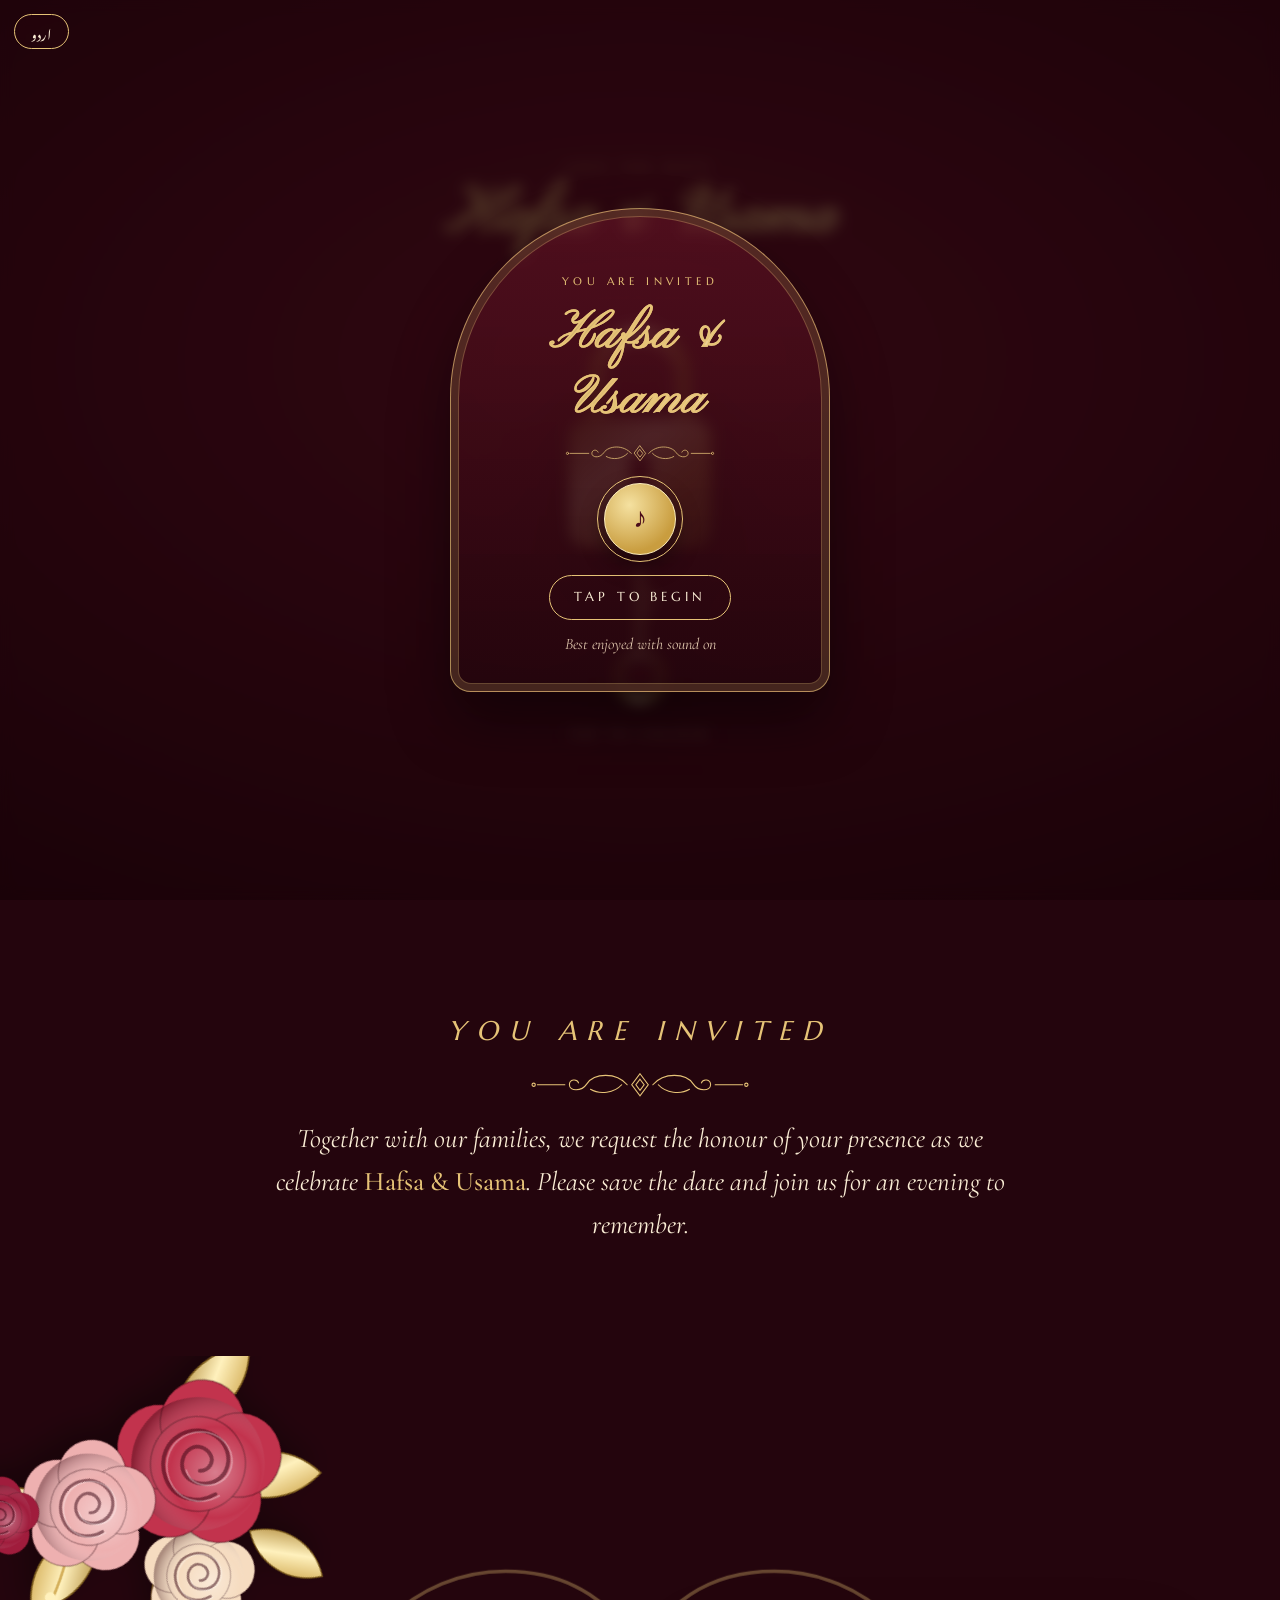
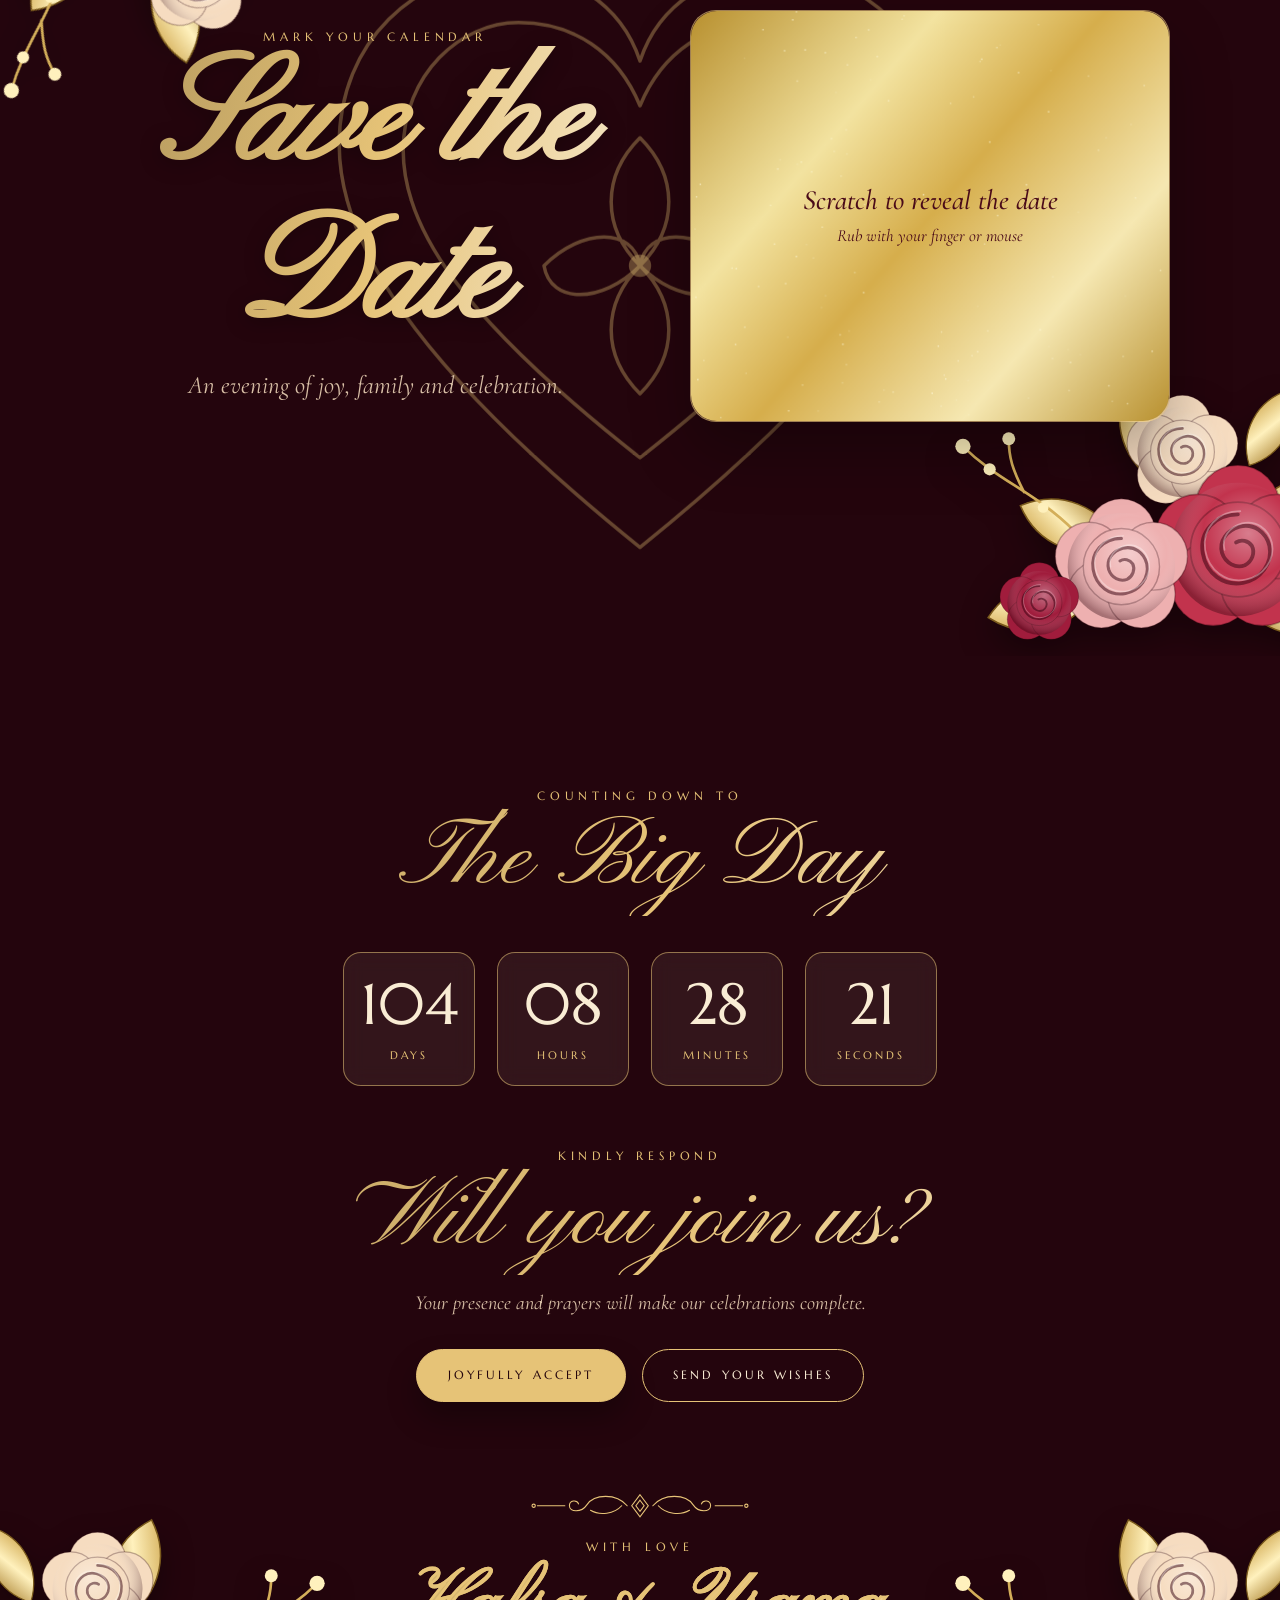
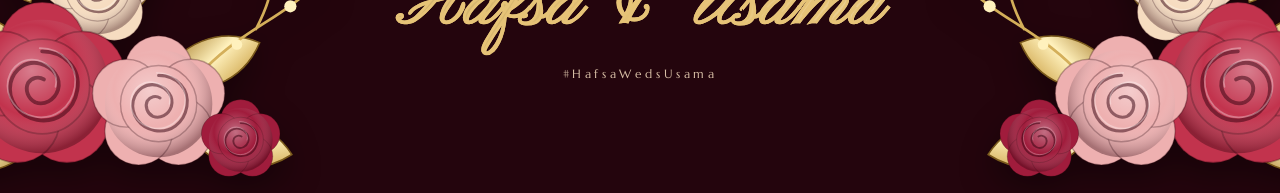
==== index.html @ bdf931f7 "new changes done layout and content" ====
<!DOCTYPE html>
<html lang="en">
<head>
<meta charset="UTF-8">
<meta name="viewport" content="width=device-width, initial-scale=1, viewport-fit=cover">
<title>Hafsa &amp; Usama | Save the Date</title>
<meta name="description" content="Hafsa and Usama invite you. Save the date: Friday, 20 March 2027, 7:00 PM, Royal Dynasty Marquee.">
<meta property="og:title" content="Hafsa &amp; Usama | Save the Date">
<meta property="og:description" content="Friday 20 March 2027 · 7:00 PM · Royal Dynasty Marquee">
<meta property="og:type" content="website">
<meta name="theme-color" content="#24050d">
<link rel="preconnect" href="https://fonts.googleapis.com">
<link rel="preconnect" href="https://fonts.gstatic.com" crossorigin>
<link href="https://fonts.googleapis.com/css2?family=Cormorant+Garamond:ital,wght@0,400;0,500;0,600;1,400;1,500&family=Marcellus&family=Pinyon+Script&family=Noto+Nastaliq+Urdu:wght@400;600;700&display=swap" rel="stylesheet">
<style>
  :root { --bg: #24050d; --bg2: #6d1629; --ink: #f9ecd4; --soft: #d8bfa6; --accent: #e6c377; --accent2: #f0a3ae; }

  * { box-sizing: border-box; margin: 0; padding: 0; }
  html { scroll-behavior: smooth; }
  body { font-family: 'Cormorant Garamond', Georgia, serif; font-size: 20px; line-height: 1.6; color: var(--ink); background: var(--bg); overflow-x: hidden; -webkit-font-smoothing: antialiased; }
  body.locked { overflow: hidden; height: 100vh; }

  .sky { position: fixed; inset: 0; z-index: 0; pointer-events: none; background: radial-gradient(ellipse 120% 90% at 50% 30%, var(--bg2) 0%, var(--bg) 78%); }
  .sky::after { content: ""; position: absolute; inset: 0; opacity: .3; mix-blend-mode: multiply;
    background: url("data:image/svg+xml,%3Csvg xmlns='http://www.w3.org/2000/svg' width='280' height='280'%3E%3Cfilter id='n'%3E%3CfeTurbulence type='fractalNoise' baseFrequency='.9' numOctaves='2' stitchTiles='stitch'/%3E%3CfeColorMatrix values='0 0 0 0 0 0 0 0 0 0 0 0 0 0 0 0 0 0 .5 0'/%3E%3C/filter%3E%3Crect width='280' height='280' filter='url(%23n)'/%3E%3C/svg%3E"); }
  #fx { position: fixed; inset: 0; width: 100%; height: 100%; z-index: 3; pointer-events: none; }
  main { position: relative; z-index: 2; }
  .sprite { position: absolute; width: 0; height: 0; overflow: hidden; }

  .caps { font-family: 'Marcellus', serif; font-size: 12px; letter-spacing: .4em; text-transform: uppercase; color: var(--accent); }
  .foil { background: linear-gradient(100deg, color-mix(in srgb, var(--accent) 78%, #000) 0%, var(--accent) 24%, color-mix(in srgb, var(--accent) 35%, #fff) 48%, var(--accent) 70%, color-mix(in srgb, var(--accent) 78%, #000) 100%); background-size: 220% auto; -webkit-background-clip: text; background-clip: text; color: transparent; animation: shimmer 6s linear infinite; }
  @keyframes shimmer { to { background-position: -220% center; } }
  .orn { display: block; width: min(220px, 56vw); height: auto; margin: 18px auto; fill: none; stroke: var(--accent); stroke-width: 1.2; stroke-linecap: round; }
  .orn .dot { fill: var(--accent); stroke: none; }

  /* ================= Opening: a golden padlock that a key unlocks ================= */
  #intro { position: fixed; inset: 0; z-index: 100; overflow: hidden; color: #f9ecd4; cursor: pointer; background: radial-gradient(ellipse 110% 90% at 50% 40%, #6d1629 0%, #24050d 80%); -webkit-tap-highlight-color: transparent; transition: opacity 1.1s ease, visibility 0s linear 1.1s; }
  #intro.done { opacity: 0; visibility: hidden; pointer-events: none; }
  .gate-btn { position: absolute; inset: 0; z-index: 10; width: 100%; height: 100%; border: none; background: none; cursor: pointer; -webkit-tap-highlight-color: transparent; }
  .gate-btn:focus-visible { outline: 2px dashed #f5e1a0; outline-offset: -14px; }
  .gate-stage { position: absolute; inset: 0; display: flex; flex-direction: column; align-items: center; justify-content: center; gap: clamp(10px, 3vh, 30px); padding: 16px 16px max(16px, env(safe-area-inset-bottom)); transition: transform 1s cubic-bezier(.5, 0, .2, 1) 2s, opacity .8s ease 2.2s; }
  .gate-title { text-align: center; transition: opacity .5s ease; }
  .gate-title h2 { font-family: 'Pinyon Script', cursive; font-weight: 400; font-size: clamp(34px, min(10vw, 8vh), 64px); line-height: 1.25; padding: 0 8px; }
  .gate-hint { text-align: center; font-family: 'Marcellus', serif; font-size: 12px; letter-spacing: .3em; text-transform: uppercase; color: #f5e1a0; animation: breathe 2.4s ease-in-out infinite; transition: opacity .5s ease; }
  .lock { display: block; width: min(52vw, 28vh, 230px); height: auto; overflow: visible; filter: drop-shadow(0 24px 30px rgba(0, 0, 0, .55)); animation: floaty 4s ease-in-out infinite; }
  @keyframes floaty { 50% { translate: 0 -8px; } }
  .lock .key { transform: translateY(54px); transition: transform .8s cubic-bezier(.3, .8, .3, 1); }
  .lock .bow { transform-box: fill-box; transform-origin: center; transition: transform .35s ease .85s; }
  .lock .shackle { transform-origin: 62px 120px; transition: transform .7s cubic-bezier(.3, 1.5, .5, 1) 1.25s; }
  .lock .glow { opacity: 0; transform-box: fill-box; transform-origin: center; }
  #intro.open .lock { animation: none; }
  #intro.open .lock .key { transform: translateY(0); }
  #intro.open .lock .bow { transform: scaleX(.18); }
  #intro.open .lock .shackle { transform: translateY(-20px) rotate(-32deg); }
  #intro.open .lock .glow { animation: flash .8s ease-out 1.15s; }
  @keyframes flash { 0% { opacity: .95; transform: scale(.3); } 100% { opacity: 0; transform: scale(2.6); } }
  #intro.open .gate-hint, #intro.open .gate-title { opacity: 0; animation: none; }
  #intro.open .gate-stage { transform: scale(1.5); opacity: 0; }
  @keyframes breathe { 50% { opacity: .4; } }
  #intro.open .gate-hint, #intro.open .gate-title { opacity: 0; animation: none; }

  /* a first touch is needed before any browser will play sound, so the doors wait behind a soft veil */
  #veil { position: fixed; inset: 0; z-index: 110; display: flex; flex-direction: column; align-items: center; justify-content: center; gap: 18px; border: none; cursor: pointer; color: #f9ecd4; font: inherit; text-align: center;
    background: rgba(23, 2, 8, .7); -webkit-backdrop-filter: blur(7px); backdrop-filter: blur(7px); transition: opacity 1s ease, visibility 0s linear 1s; -webkit-tap-highlight-color: transparent; }
  #veil.gone { opacity: 0; visibility: hidden; pointer-events: none; }
  #veil .note { position: relative; width: 92px; height: 92px; border-radius: 50%; border: 1px solid #e6c377; display: flex; align-items: center; justify-content: center; font-size: 34px; color: #f5e1a0; background: rgba(230, 195, 119, .1); }
  #veil .note::after { content: ""; position: absolute; inset: -8px; border-radius: 50%; border: 1px solid #e6c377; animation: halo 2.2s ease-out infinite; }
  #veil b { font-family: 'Marcellus', serif; font-weight: 400; font-size: clamp(15px, 4vw, 19px); letter-spacing: .36em; text-transform: uppercase; }
  #veil small { font-style: italic; font-size: 18px; color: #dcc3aa; }
  @keyframes halo { from { transform: scale(1); opacity: .9; } to { transform: scale(1.7); opacity: 0; } }
  /* tap-to-begin card */
  #veil .vcard { position: relative; display: flex; flex-direction: column; align-items: center; gap: 12px; width: min(86vw, 380px); padding: 38px 24px 34px; border: 1px solid color-mix(in srgb, #e6c377 70%, transparent); border-radius: 200px 200px 22px 22px; background: linear-gradient(180deg, rgba(109, 22, 41, .55), rgba(36, 5, 13, .75)); box-shadow: 0 30px 60px rgba(0, 0, 0, .45), inset 0 0 0 7px rgba(36, 5, 13, .5), inset 0 0 0 8px rgba(230, 195, 119, .35); }
  #veil .vcap { font-family: 'Marcellus', serif; font-size: 11px; letter-spacing: .4em; text-transform: uppercase; color: #e6c377; margin-top: 26px; }
  #veil .vname { font-family: 'Pinyon Script', cursive; font-size: clamp(40px, 11vw, 54px); line-height: 1.2; padding: 0 8px; -webkit-text-stroke: .03em #e6c377; paint-order: stroke fill; }
  #veil .orn { margin: 0 auto 4px; width: 150px; }
  #veil .note { width: 72px; height: 72px; font-size: 28px; margin-top: 4px; background: radial-gradient(circle at 35% 30%, #f5e1a0, #c99d3f 70%); color: #4a0b19; border-color: #fff1bd; box-shadow: 0 10px 24px rgba(0, 0, 0, .4); }
  #veil b { margin-top: 8px; padding: 11px 24px; border: 1px solid #e6c377; border-radius: 60px; font-size: 13px; letter-spacing: .3em; }
  #veil small { font-size: 16px; }
  html.ur #veil .vcap { font-family: inherit; font-size: 14px; text-transform: none; }
  html.ur #veil .vname { font-family: inherit; font-weight: 700; font-size: clamp(28px, 8vw, 38px); line-height: 1.5; -webkit-text-stroke: .016em #e6c377; }
  html.ur #veil b { font-size: 15px; padding: 4px 24px; }
  .skip #veil { display: none; }
  #music { position: fixed; left: 16px; bottom: 16px; z-index: 50; width: 48px; height: 48px; border-radius: 50%; border: 1px solid var(--accent); background: color-mix(in srgb, var(--bg) 80%, transparent); color: var(--accent); font-size: 18px; cursor: pointer; display: none; }
  #music.ready { display: block; }
  #music.playing { animation: turn 6s linear infinite; }

  /* ================= Hero: names inside a wreath of roses ================= */
  section { position: relative; padding: 110px 22px; text-align: center; }
  .hero { --w: min(max(128vw, 600px), 96vh); min-height: 100vh; min-height: 100svh; display: flex; align-items: center; justify-content: center; overflow: hidden; padding: 60px 16px; perspective: 1200px; }
  .wreath-wrap { position: absolute; left: 50%; top: 50%; width: var(--w); aspect-ratio: 1; translate: -50% -50%; transform: rotateX(var(--wx, 0deg)) rotateY(var(--wy, 0deg)); transition: transform .4s ease-out; pointer-events: none; }
  .wreath { width: 100%; height: 100%; overflow: visible; filter: drop-shadow(0 18px 22px rgba(0, 0, 0, .45)); animation: turn 240s linear infinite; }
  @keyframes turn { to { transform: rotate(360deg); } }
  .wreath .r, .wreath .l { scale: 0; transition: scale 1.2s cubic-bezier(.2, 1.5, .4, 1); transition-delay: calc(.45s + var(--n) * 55ms); }
  .wreath .l { transition-delay: calc(.1s + var(--n) * 30ms); }
  body.opened .wreath .r, body.opened .wreath .l { scale: 1; }
  .hero-text { position: relative; z-index: 2; transform: translateZ(60px); max-width: calc(var(--w) * .54); }
  .hero .caps { font-size: max(9px, calc(var(--w) * .0135)); letter-spacing: .3em; }
  .hero h1 { font-family: 'Pinyon Script', cursive; font-weight: 400; font-size: calc(var(--w) * .096); line-height: 1.08; margin: 8px 0; white-space: nowrap; filter: drop-shadow(0 3px 8px rgba(0, 0, 0, .5)); }
  .hero h1 span { display: block; padding: 0 6px; margin: 0 -40px; }
  .hero h1 .weds { font-family: 'Marcellus', serif; font-size: clamp(14px, 3.4vw, 20px); letter-spacing: .3em; color: var(--accent2); -webkit-text-fill-color: currentColor; margin: 8px 0; }
  .hero .sub { font-style: italic; color: var(--soft); font-size: max(15px, calc(var(--w) * .026)); }
  .hero .up { opacity: 0; transform: translateY(30px); }
  body.opened .hero .up { animation: up 1.3s cubic-bezier(.2, .7, .2, 1) forwards; animation-delay: calc(.9s + var(--i) * .25s); }
  @keyframes up { to { opacity: 1; transform: none; } }
  .down { position: absolute; left: 50%; bottom: 22px; translate: -50% 0; z-index: 3; font-family: 'Marcellus', serif; font-size: 10px; letter-spacing: .4em; text-transform: uppercase; color: var(--soft); }
  .down::after { content: ""; display: block; width: 1px; height: 44px; margin: 10px auto 0; background: linear-gradient(var(--accent), transparent); animation: drip 2.2s ease-in-out infinite; transform-origin: top; }
  @keyframes drip { 0% { transform: scaleY(0); } 60% { transform: scaleY(1); opacity: 1; } 100% { transform: scaleY(1); opacity: 0; } }

  /* ================= Invitation note ================= */
  .note { max-width: 760px; margin: 0 auto; }
  .note p { font-size: clamp(21px, 4.8vw, 27px); font-style: italic; }
  .note p b { font-style: normal; font-weight: 500; color: var(--accent); }

  /* ================= Save the date chapter ================= */
  .chapter { min-height: 100vh; min-height: 100svh; display: flex; align-items: center; justify-content: center; overflow: hidden; padding: 130px 22px 110px; }
  .chapter .grid { position: relative; z-index: 2; width: 100%; max-width: 1060px; display: grid; grid-template-columns: 1.05fr .95fr; gap: 50px; align-items: center; }
  .ghost { position: absolute; z-index: 0; left: 50%; top: 50%; translate: -50% -50%; font-family: 'Marcellus', serif; font-size: min(78vw, 720px); line-height: .8; color: transparent; -webkit-text-stroke: 1.5px color-mix(in srgb, var(--accent) 34%, transparent); pointer-events: none; user-select: none; will-change: transform; }
  svg.ghost { width: min(78vw, 640px); height: auto; overflow: visible; fill: none; stroke: color-mix(in srgb, var(--accent) 34%, transparent); stroke-width: 1.1; stroke-linejoin: round; font-size: 0; }
  svg.ghost circle { fill: color-mix(in srgb, var(--accent) 34%, transparent); stroke: none; }
  .title .word { font-family: 'Pinyon Script', cursive; font-size: clamp(70px, 17vw, 150px); line-height: 1.05; padding: 0 12px; filter: drop-shadow(0 4px 10px rgba(0, 0, 0, .28)); }
  .title .tagline { font-style: italic; font-size: clamp(20px, 4.6vw, 25px); color: var(--soft); max-width: 420px; margin: 4px auto 0; }
  .crown { width: 74px; height: auto; display: block; margin: 0 auto -6px; filter: drop-shadow(0 4px 8px rgba(0, 0, 0, .4)); }

  .card { position: relative; padding: 38px 30px 34px; border-radius: 26px; text-align: center;
    background: color-mix(in srgb, var(--ink) 8%, transparent); border: 1px solid color-mix(in srgb, var(--accent) 60%, transparent);
    -webkit-backdrop-filter: blur(12px); backdrop-filter: blur(12px); box-shadow: 0 30px 60px rgba(0, 0, 0, .28); transition: transform .25s ease-out; transform-style: preserve-3d; }
  .card::before, .card::after { content: ""; position: absolute; width: 34px; height: 34px; border: 1.5px solid var(--accent); }
  .card::before { left: 12px; top: 12px; border-right: none; border-bottom: none; border-radius: 14px 0 0 0; }
  .card::after { right: 12px; bottom: 12px; border-left: none; border-top: none; border-radius: 0 0 14px 0; }
  .card .day { font-family: 'Marcellus', serif; font-size: clamp(84px, 20vw, 120px); line-height: 1; }
  .card .date { font-family: 'Marcellus', serif; font-size: 13px; letter-spacing: .34em; text-transform: uppercase; }
  .card dl { display: grid; gap: 14px; margin: 26px 0 8px; }
  .card dt { font-family: 'Marcellus', serif; font-size: 10px; letter-spacing: .36em; text-transform: uppercase; color: var(--accent); }
  .card dd { font-size: 23px; line-height: 1.3; }
  .links { display: flex; flex-wrap: wrap; justify-content: center; gap: 10px; margin-top: 22px; }
  .btn { display: inline-block; padding: 12px 22px; border: 1px solid var(--accent); border-radius: 60px; font-family: 'Marcellus', serif; font-size: 11px; letter-spacing: .26em; text-transform: uppercase; text-decoration: none; color: var(--ink); transition: background .3s, color .3s, transform .3s; }
  .btn:hover, .btn:focus-visible { background: var(--accent); color: var(--bg); transform: translateY(-2px); }
  .btn.solid { padding: 18px 38px; font-size: 12px; background: var(--accent); color: var(--bg); box-shadow: 0 16px 30px rgba(0, 0, 0, .3); }
  .btn.solid:hover, .btn.solid:focus-visible { background: var(--ink); border-color: var(--ink); }

  /* scratch-off foil over the date card */
  #scratch { position: absolute; inset: 0; width: 100%; height: 100%; border-radius: inherit; touch-action: none; cursor: crosshair; transition: opacity 1.1s ease; z-index: 2; }
  #scratch.cleared { opacity: 0; pointer-events: none; }
  .scratch-hint { position: absolute; left: 0; right: 0; top: 50%; translate: 0 -50%; text-align: center; pointer-events: none; color: #4a0b19; z-index: 3; transition: opacity .4s ease; }
  .scratch-hint b { display: block; font-weight: 500; font-style: italic; font-size: clamp(22px, 5.4vw, 28px); line-height: 1.3; }
  .scratch-hint small { font-style: italic; font-size: 17px; }
  .card.touched .scratch-hint, .card.revealed .scratch-hint { opacity: 0; }
  html.ur .scratch-hint b { font-size: 19px; line-height: 1.6; }
  html.ur .scratch-hint small { font-size: 14px; }

  /* roses in the corners */
  .spray { position: absolute; z-index: 1; width: min(62vw, 420px); height: auto; overflow: visible; pointer-events: none; filter: drop-shadow(0 14px 16px rgba(0, 0, 0, .35)); opacity: 0; scale: .7; transition: opacity 1.4s ease, scale 1.6s cubic-bezier(.2, 1.3, .4, 1); }
  .chapter.seen .spray, .finale.seen .spray { opacity: 1; scale: 1; }
  .spray.tl { left: -70px; top: 40px; transform: rotate(150deg); }
  .spray.tr { right: -70px; top: 40px; transform: scaleX(-1) rotate(150deg); }
  .spray.bl { left: -80px; bottom: 0; }
  .spray.br { right: -80px; bottom: 0; transform: scaleX(-1); }

  /* ================= Finale ================= */
  .finale { overflow: hidden; padding: 130px 22px 110px; }
  .finale h2 { font-family: 'Pinyon Script', cursive; font-weight: 400; font-size: clamp(50px, 12vw, 96px); line-height: 1.15; padding: 0 10px; }
  .count { display: flex; justify-content: center; gap: clamp(8px, 3vw, 22px); margin: 36px 0 60px; }
  .count div { width: clamp(72px, 20vw, 132px); padding: 20px 4px 16px; border-radius: 18px; border: 1px solid color-mix(in srgb, var(--accent) 55%, transparent); background: color-mix(in srgb, var(--ink) 7%, transparent); -webkit-backdrop-filter: blur(10px); backdrop-filter: blur(10px); }
  .count b { display: block; font-family: 'Marcellus', serif; font-weight: 400; font-size: clamp(30px, 8vw, 58px); line-height: 1.1; font-variant-numeric: tabular-nums; }
  .count span { font-family: 'Marcellus', serif; font-size: clamp(8px, 2.2vw, 11px); letter-spacing: .26em; text-transform: uppercase; color: var(--accent); }
  .finale .ask { max-width: 480px; margin: 12px auto 30px; font-style: italic; color: var(--soft); }
  .rsvp { margin-top: 20px; }
  .rsvp .links { gap: 16px; margin-top: 8px; align-items: stretch; }
  .rsvp .btn, .rsvp .btn.solid { display: inline-flex; align-items: center; justify-content: center; min-width: 210px; padding: 18px 30px; font-size: 12px; line-height: 1.2; }
  .rsvp .btn.solid { border: 1px solid var(--accent); }
  .sign { margin-top: 90px; }
  .sign .names { font-family: 'Pinyon Script', cursive; font-size: clamp(46px, 11vw, 80px); line-height: 1.2; padding: 0 10px; }
  .sign .tag { margin-top: 12px; font-family: 'Marcellus', serif; font-size: 12px; letter-spacing: .3em; color: var(--soft); }

  /* the script face has only one weight, so names are thickened with an outline in their own gold */
  .hero h1 .foil, .gate-title h2, .sign .names { -webkit-text-stroke: .034em var(--accent); paint-order: stroke fill; }

  .reveal { opacity: 0; transform: translateY(46px); transition: opacity 1.2s ease, transform 1.2s cubic-bezier(.2, .7, .2, 1); }
  .reveal.in { opacity: 1; transform: none; }
  .reveal.d1 { transition-delay: .18s; }

  @media (max-width: 820px) {
    .chapter .grid { grid-template-columns: 1fr; gap: 36px; }
    .chapter { padding: 150px 18px 90px; }
    .card { max-width: 420px; margin: 0 auto; width: 100%; }
    .spray { width: 56vw; }
    .spray.tl, .spray.bl { left: -60px; }
    .spray.tr, .spray.br { right: -60px; }
  }
  /* touch devices get flat versions of the heavy effects so the door film and scrolling stay smooth */
  @media (hover: none), (max-width: 820px) {
    #veil { -webkit-backdrop-filter: none; backdrop-filter: none; background: rgba(23, 2, 8, .84); }
    .wreath, .hero h1, .title .word, .crown, .spray { filter: none; }
    .wreath { animation: none; }
    .card, .count div { -webkit-backdrop-filter: none; backdrop-filter: none; background: color-mix(in srgb, var(--ink) 12%, var(--bg)); }
    .sky::after { mix-blend-mode: normal; opacity: .1; }
    .ghost { will-change: auto; }
  }

  /* ================= Language toggle and Urdu typesetting ================= */
  .lang { cursor: pointer; font-family: 'Noto Nastaliq Urdu', 'Marcellus', serif; position: fixed; top: max(14px, env(safe-area-inset-top)); left: 14px; z-index: 120; padding: 4px 16px; border: 1px solid var(--accent); border-radius: 40px; font-size: 14px; line-height: 1.8; color: #f9ecd4; background: rgba(36, 5, 13, .75); -webkit-backdrop-filter: blur(6px); backdrop-filter: blur(6px); }
  .lang:hover, .lang:focus-visible { background: var(--accent); color: var(--bg); }
  html.ur .lang { font-family: 'Marcellus', serif; }
  html.ur .hero h1 .foil, html.ur .gate-title h2, html.ur .sign .names { -webkit-text-stroke: .016em var(--accent); }
  /* Nastaliq needs tall lines and must never be letter-spaced */
  html.ur * { letter-spacing: 0 !important; }
  html.ur body * { font-style: normal !important; }
  html.ur body { font-family: 'Noto Nastaliq Urdu', 'Jameel Noori Nastaleeq', 'Urdu Typesetting', serif; font-size: 17px; line-height: 1.85; }
  html.ur .caps, html.ur .card dt, html.ur .btn, html.ur .count span, html.ur .gate-hint, html.ur #veil b, html.ur #veil small, html.ur .down, html.ur .card .date, html.ur .hero h1 .weds { font-family: inherit; text-transform: none; }
  html.ur .caps { font-size: 16px; }
  html.ur .foil { padding: .1em .15em .25em; }
  html.ur .card .day.foil, html.ur .count b { padding: 0; }
  html.ur .gate-title h2, html.ur .hero h1, html.ur .title .word, html.ur .finale h2, html.ur .sign .names { font-family: inherit; font-weight: 700; }
  html.ur .gate-title h2 { font-size: clamp(26px, 7vw, 44px); line-height: 1.5; }
  html.ur .gate-hint, html.ur #veil b { font-size: 16px; }
  html.ur #veil small { font-size: 14px; }
  html.ur .hero h1 { font-size: calc(var(--w) * .074); line-height: 1.75; }
  html.ur .hero h1 span { margin: 0; }
  html.ur .hero h1 { line-height: 1.2; }
  html.ur .hero h1 span { line-height: 1.35; }
  html.ur .hero h1 .foil { padding: .05em .15em .15em; }
  html.ur .hero h1 .weds { line-height: 1; }
  html.ur .hero .caps, html.ur .hero .sub { line-height: 1.6; }
  html.ur .hero h1 .weds { font-size: max(14px, calc(var(--w) * .024)); font-weight: 400; margin: 0; }
  html.ur .hero .caps { font-size: max(12px, calc(var(--w) * .02)); }
  html.ur .hero .sub { font-size: max(13px, calc(var(--w) * .02)); }
  html.ur .down { font-size: 12px; }
  html.ur .note p { font-size: clamp(18px, 4.2vw, 22px); line-height: 2.05; }
  html.ur .title .word { font-size: clamp(38px, 8.5vw, 76px); line-height: 2.1; padding: .1em .15em .3em; }
  html.ur .title .tagline { font-size: clamp(16px, 3.8vw, 19px); }
  html.ur .card { padding-top: 30px; }
  html.ur .card .date { font-size: 16px; }
  html.ur .card dl { gap: 6px; margin: 14px 0 6px; }
  html.ur .card dt { font-size: 13px; }
  html.ur .card dd { font-size: 19px; line-height: 1.7; }
  html.ur .btn { font-size: 14px; line-height: 1.7; padding: 8px 22px; }
  html.ur .finale h2 { font-size: clamp(34px, 8vw, 62px); line-height: 1.5; }
  html.ur .count { direction: ltr; }
  html.ur .count span { font-size: clamp(11px, 2.6vw, 14px); }
  html.ur .sign .names { font-size: clamp(30px, 7.4vw, 54px); line-height: 1.5; }
  html.ur .caps, html.ur .card .date, html.ur .gate-hint { line-height: 1.6; }
  html.ur .rsvp .ask, html.ur .finale .ask, html.ur .title .tagline { line-height: 1.85; }
  html.ur .rsvp .btn, html.ur .rsvp .btn.solid { line-height: 1.7; padding: 14px 28px; }
  html.ur .sign { margin-top: 70px; }
  html.ur .count { margin: 26px 0 44px; }
  html.ur .sign .tag { direction: ltr; font-family: 'Marcellus', serif; }

  /* ================= Small screens ================= */
  html { -webkit-text-size-adjust: 100%; }
  @media (max-width: 480px) {
    body { font-size: 18px; }
    section { padding: 80px 16px; }
    .caps { letter-spacing: .28em; }
    .chapter { padding: 110px 14px 80px; }
    .card { padding: 32px 20px 28px; border-radius: 22px; }
    .card dd { font-size: 21px; }
    .links .btn { padding: 12px 18px; }
    .btn.solid { padding: 16px 30px; }
    .count { gap: 8px; margin-bottom: 40px; }
    .finale { padding: 90px 16px 90px; }
    .sign { margin-top: 70px; }
    .sign .tag { letter-spacing: .18em; font-size: 11px; }
    .spray { width: 64vw; opacity: .9; }
    #veil b { letter-spacing: .26em; }
  }
  @media (max-height: 520px) and (orientation: landscape) {
    .gate-stage { flex-direction: row; gap: 4vw; }
    .gate-hint { display: none; }
    .lock { width: min(24vw, 36vh); }
    .hero { min-height: 640px; }
  }
  #music { bottom: max(16px, env(safe-area-inset-bottom)); left: max(16px, env(safe-area-inset-left)); width: 52px; height: 52px; }
  @media (prefers-reduced-motion: reduce) {
    *, *::before, *::after { animation: none !important; transition-duration: .01s !important; transition-delay: 0s !important; }
    .hero .up, .reveal { opacity: 1; transform: none; }
    .wreath .r, .wreath .l { scale: 1; }
    #fx { display: none; }
  }
  /* ?open skips the opening screen (for previews) */
  .skip #intro { display: none; }
  .skip .hero .up, .skip .reveal { opacity: 1; transform: none; animation: none; transition: none; }
  .skip .wreath .r, .skip .wreath .l { scale: 1; transition: none; }
  .skip .spray { opacity: 1; scale: 1; transition: none; }
</style>
</head>
<body class="locked">

<svg class="sprite" aria-hidden="true">
  <defs>
    <linearGradient id="goldG" x1="0" y1="0" x2="1" y2="1">
      <stop offset="0" stop-color="#a67c2a"/><stop offset=".5" stop-color="#fff1bd"/><stop offset="1" stop-color="#c99d3f"/>
    </linearGradient>
    <radialGradient id="roseShade" cx=".42" cy=".38" r=".62">
      <stop offset="0" stop-color="#fff" stop-opacity=".36"/><stop offset=".55" stop-color="#fff" stop-opacity="0"/><stop offset="1" stop-color="#28000a" stop-opacity=".36"/>
    </radialGradient>
  </defs>
  <symbol id="rose" viewBox="0 0 100 100">
    <g fill="currentColor" stroke="#28000a" stroke-opacity=".3" stroke-width="1">
      <circle cx="50" cy="26" r="24"/><circle cx="72.8" cy="42.6" r="24"/><circle cx="64.1" cy="69.4" r="24"/><circle cx="35.9" cy="69.4" r="24"/><circle cx="27.2" cy="42.6" r="24"/>
      <circle cx="50" cy="50" r="27"/>
    </g>
    <circle cx="50" cy="50" r="38" fill="url(#roseShade)"/>
    <path d="M50 30 C63 30 72 40 70 52 C68 64 58 71 47 69 C37 67 30 58 32 48 C34 40 41 35 49 37 C56 39 61 45 59 52 C57 58 51 61 46 59 C42 57 40 52 42 48 C44 45 48 44 51 46" fill="none" stroke="#32000e" stroke-opacity=".5" stroke-width="2.2" stroke-linecap="round"/>
    <path d="M50 30 C63 30 72 40 70 52 C68 64 58 71 47 69 C37 67 30 58 32 48 C34 40 41 35 49 37 C56 39 61 45 59 52" fill="none" stroke="#fff" stroke-opacity=".32" stroke-width="1" stroke-linecap="round" transform="translate(-1.4 -1.8)"/>
  </symbol>
  <symbol id="orn" viewBox="0 0 240 30">
    <g id="orn-half">
      <path d="M106 15 C94 1 70 2 62 14 C56 23 43 22 43 15 C43 9 51 8 53 13"/>
      <path d="M100 15 C92 24 76 26 66 20"/><path d="M38 15 H8"/><circle class="dot" cx="4" cy="15" r="1.8"/>
    </g>
    <use href="#orn-half" transform="translate(240 0) scale(-1 1)"/>
    <path d="M120 3 l9 12 l-9 12 l-9 -12 Z"/><path class="dot" d="M120 9 l4.5 6 l-4.5 6 l-4.5 -6 Z"/>
  </symbol>
</svg>

<div class="sky"></div>
<canvas id="fx" aria-hidden="true"></canvas>

<!-- ================= Opening: padlock and key ================= -->
<div id="intro">
  <div class="gate-stage">
    <div class="gate-title">
      <p class="caps" data-ur="تاریخ محفوظ کر لیجیے">Save the date</p>
      <h2 class="foil" data-ur="حفصہ اور اسامہ">Hafsa &amp; Usama</h2>
    </div>
    <svg class="lock" viewBox="0 0 200 360" aria-hidden="true">
      <defs>
        <linearGradient id="lockG" x1="0" y1="0" x2="1" y2="1"><stop offset="0" stop-color="#8a6420"/><stop offset=".35" stop-color="#fff1bd"/><stop offset=".65" stop-color="#d1a649"/><stop offset="1" stop-color="#8a6420"/></linearGradient>
        <linearGradient id="shackleG" x1="0" y1="0" x2="1" y2="0"><stop offset="0" stop-color="#9c7425"/><stop offset=".45" stop-color="#fff1bd"/><stop offset="1" stop-color="#9c7425"/></linearGradient>
        <radialGradient id="glowG"><stop offset="0" stop-color="#fff6d0"/><stop offset="1" stop-color="#fff6d0" stop-opacity="0"/></radialGradient>
      </defs>
      <g class="shackle"><path d="M62 130 V82 a38 38 0 0 1 76 0 V130" fill="none" stroke="url(#shackleG)" stroke-width="14" stroke-linecap="round"/></g>
      <g class="key">
        <rect x="96" y="196" width="8" height="74" fill="url(#shackleG)"/>
        <rect x="104" y="214" width="12" height="6" fill="url(#shackleG)"/><rect x="104" y="228" width="8" height="6" fill="url(#shackleG)"/>
        <g class="bow"><circle cx="100" cy="288" r="19" fill="none" stroke="url(#shackleG)" stroke-width="9"/><circle cx="100" cy="288" r="5" fill="#a5132b"/></g>
      </g>
      <rect x="38" y="118" width="124" height="112" rx="16" fill="url(#lockG)" stroke="#7a5a1c" stroke-width="1.5"/>
      <rect x="48" y="128" width="104" height="92" rx="10" fill="none" stroke="#fff1bd" stroke-opacity=".5" stroke-width="1.2"/>
      <circle cx="100" cy="158" r="10" fill="#4a0b19"/><path d="M95 162 L92 190 H108 L105 162 Z" fill="#4a0b19"/>
      <path d="M92 226 h16 v4 h-16 Z" fill="#4a0b19"/>
      <circle class="glow" cx="100" cy="226" r="26" fill="url(#glowG)"/>
    </svg>
    <p class="gate-hint" data-ur="کھولنے کے لیے چھوئیں">Tap to unlock</p>
  </div>
  <button class="gate-btn" id="openBtn" aria-label="Unlock to view the invitation"></button>
</div>

<button class="lang" id="langBtn" type="button" aria-label="Switch language · زبان تبدیل کریں">اردو</button>

<button id="veil" aria-label="Tap to begin, with music">
  <span class="vcard">
    <span class="vcap" data-ur="آپ مدعو ہیں">You are invited</span>
    <span class="vname foil" data-ur="حفصہ اور اسامہ">Hafsa &amp; Usama</span>
    <svg class="orn" viewBox="0 0 240 30" aria-hidden="true"><use href="#orn"/></svg>
    <span class="note" aria-hidden="true">♪</span>
    <b data-ur="شروع کرنے کے لیے چھوئیں">Tap to begin</b>
    <small data-ur="آواز کے ساتھ دیکھنے کا لطف دوبالا ہے">Best enjoyed with sound on</small>
  </span>
</button>

<main>
  <!-- ================= Hero ================= -->
  <section class="hero" id="top">
    <div class="wreath-wrap" id="wreathWrap"><svg class="wreath" id="wreath" viewBox="-545 -545 1090 1090" aria-hidden="true"></svg></div>
    <div class="hero-text">
      <p class="caps up" style="--i:0" data-ur="تاریخ محفوظ کر لیجیے">Save the date</p>
      <h1>
        <span class="foil up" style="--i:1" data-ur="حفصہ">Hafsa</span>
        <span class="weds up" style="--i:2" data-ur="اور">&amp;</span>
        <span class="foil up" style="--i:3" data-ur="اسامہ">Usama</span>
      </h1>
      <!-- <p class="sub up" style="--i:4" data-ur="جمعہ · 20 مارچ 2027">Friday · 20 March 2027</p> -->
    </div>
    <span class="down up" style="--i:6" data-ur="نیچے دیکھیں">Scroll</span>
  </section>

  <section>
    <div class="note reveal">
      <p class="caps" data-ur="آپ مدعو ہیں">You are invited</p>
      <svg class="orn" viewBox="0 0 240 30" aria-hidden="true"><use href="#orn"/></svg>
      <p data-ur="اپنے خاندانوں کے ساتھ، ہم آپ کو <b>حفصہ اور اسامہ</b> کی خوشیوں میں شرکت کی دعوت دیتے ہیں۔ براہِ کرم تاریخ محفوظ کر لیجیے اور ایک یادگار شام میں ہمارے ساتھ شامل ہوں۔">Together with our families, we request the honour of your presence as we celebrate <b>Hafsa &amp; Usama</b>. Please save the date and join us for an evening to remember.</p>
    </div>
  </section>

  <!-- ================= Save the date ================= -->
  <section class="chapter" id="date">
    <svg class="spray tl" data-spray viewBox="0 0 220 150" aria-hidden="true"></svg>
    <svg class="spray br" data-spray viewBox="0 0 220 150" aria-hidden="true"></svg>
    <svg class="ghost" data-speed=".12" viewBox="0 0 200 196" aria-hidden="true"><path d="M100 188 C28 130 6 92 6 62 C6 30 30 8 58 8 C78 8 94 18 100 36 C106 18 122 8 142 8 C170 8 194 30 194 62 C194 92 172 130 100 188 Z"/><path d="M100 160 C44 116 26 88 26 64 C26 40 44 24 62 24 C79 24 93 33 100 50 C107 33 121 24 138 24 C156 24 174 40 174 64 C174 88 156 116 100 160 Z"/><path d="M100 60 C112 72 112 88 100 100 C88 88 88 72 100 60 Z M100 100 C112 112 112 128 100 140 C88 128 88 112 100 100 Z M70 100 C82 88 98 88 100 100 C88 112 72 112 70 100 Z M130 100 C118 88 102 88 100 100 C112 112 128 112 130 100 Z"/><circle cx="100" cy="100" r="3.5"/></svg>
    <div class="grid">
      <div class="title reveal">
        <p class="caps" data-ur="اپنے کیلنڈر میں نشان لگائیں">Mark your calendar</p>
        <h2 class="word foil" data-ur="تاریخ محفوظ کیجیے">Save the Date</h2>
        <p class="tagline" data-ur="خوشیوں، اپنوں اور جشن سے بھری ایک شام۔">An evening of joy, family and celebration.</p>
      </div>
      <div class="card reveal d1" id="card">
        <p class="day foil">20</p>
        <p class="date" data-ur="جمعہ · مارچ 2027">Friday · March 2027</p>
        <dl>
          <div><dt data-ur="وقت">Time</dt><dd data-ur="شام 7:00 بجے">7:00 PM</dd></div>
          <div><dt data-ur="مقام">Venue</dt><dd data-ur="رائل ڈائنسٹی مارکی">Royal Dynasty Marquee</dd></div>
        </dl>
        <div class="links">
          <a class="btn" data-ur="نقشہ" target="_blank" rel="noopener" href="https://www.google.com/maps/search/?api=1&query=Royal+Dynasty+Marquee">Map</a>
          <a class="btn" data-ur="کیلنڈر میں محفوظ کریں" target="_blank" rel="noopener" href="https://calendar.google.com/calendar/render?action=TEMPLATE&text=Hafsa%20%26%20Usama&dates=20270320T140000Z/20270320T180000Z&location=Royal%20Dynasty%20Marquee">Add to calendar</a>
        </div>
        <canvas id="scratch" aria-label="Scratch to reveal the date"></canvas>
        <div class="scratch-hint"><b data-ur="کھرچ کر تاریخ دیکھیں">Scratch to reveal the date</b><small data-ur="اپنی انگلی یا ماؤس سے رگڑیں">Rub with your finger or mouse</small></div>
      </div>
    </div>
  </section>

  <!-- ================= Finale ================= -->
  <section class="finale" id="finale">
    <svg class="spray bl" data-spray viewBox="0 0 220 150" aria-hidden="true"></svg>
    <svg class="spray br" data-spray viewBox="0 0 220 150" aria-hidden="true"></svg>
    <div class="reveal">
      <p class="caps" data-ur="انتظار کی گھڑیاں">Counting down to</p>
      <h2 class="foil" data-ur="خوشیوں کا دن">The Big Day</h2>
      <div class="count">
        <div><b id="cd">0</b><span data-ur="دن">Days</span></div>
        <div><b id="ch">00</b><span data-ur="گھنٹے">Hours</span></div>
        <div><b id="cm">00</b><span data-ur="منٹ">Minutes</span></div>
        <div><b id="cs">00</b><span data-ur="سیکنڈ">Seconds</span></div>
      </div>
    </div>
    <div class="rsvp reveal">
      <p class="caps" data-ur="براہِ کرم جواب دیجیے">Kindly respond</p>
      <h2 class="foil" data-ur="کیا آپ ہمارے ساتھ شامل ہوں گے؟">Will you join us?</h2>
      <p class="ask" data-ur="آپ کی موجودگی اور دعائیں ہماری خوشیوں کو مکمل کر دیں گی۔">Your presence and prayers will make our celebrations complete.</p>
      <div class="links">
        <a class="btn solid" id="rsvpYes" data-ur="خوشی سے قبول ہے" target="_blank" rel="noopener" href="#">Joyfully accept</a>
        <a class="btn" id="rsvpWish" data-ur="دعائیں بھیجیں" target="_blank" rel="noopener" href="#">Send your wishes</a>
      </div>
    </div>
    <div class="sign reveal">
      <svg class="orn" viewBox="0 0 240 30" aria-hidden="true"><use href="#orn"/></svg>
      <p class="caps" data-ur="محبتوں کے ساتھ">With love</p>
      <p class="names foil" data-ur="حفصہ اور اسامہ">Hafsa &amp; Usama</p>
      <p class="tag">#HafsaWedsUsama</p>
    </div>
  </section>
</main>

<button id="music" aria-label="Play or pause music">♪</button>
<audio id="audio" src="music.m4a" preload="auto"></audio>
<audio id="introAudio" src="music-intro.mp3" loop preload="auto"></audio>

<script>
(function () {
  var body = document.body;
  var intro = document.getElementById('intro');
  var q = location.search;
  var skip = /[?&]open/.test(q);
  var reduced = skip || window.matchMedia('(prefers-reduced-motion: reduce)').matches;

  if (skip) { document.documentElement.classList.add('skip'); body.classList.remove('locked'); }

  /* ----- English / Urdu: every translated element carries its Urdu text in data-ur.
     Add ?lang=ur to the address to open directly in Urdu; the choice is remembered on this device. ----- */
  var langBtn = document.getElementById('langBtn');
  var titles = { en: document.title, ur: 'حفصہ اور اسامہ | تاریخ محفوظ کیجیے' };
  function setLang(lang) {
    var ur = lang === 'ur', root = document.documentElement;
    root.lang = ur ? 'ur' : 'en';
    root.dir = ur ? 'rtl' : 'ltr';
    root.classList.toggle('ur', ur);
    document.querySelectorAll('[data-ur]').forEach(function (el) {
      if (el.dataset.en === undefined) el.dataset.en = el.innerHTML;
      el.innerHTML = ur ? el.dataset.ur : el.dataset.en;
    });
    document.title = titles[lang];
    langBtn.textContent = ur ? 'English' : 'اردو';
    try { localStorage.setItem('inviteLang', lang); } catch (e) {}
  }
  var startLang = (q.match(/[?&]lang=(ur|en)/) || [])[1];
  if (!startLang) { try { startLang = localStorage.getItem('inviteLang'); } catch (e) {} }
  if (startLang === 'ur') setLang('ur');
  langBtn.addEventListener('click', function () { setLang(document.documentElement.lang === 'ur' ? 'en' : 'ur'); });

  /* small repeatable random, so the flowers land in the same places every visit */
  var seed = 7;
  function rnd() { seed = (seed * 16807) % 2147483647; return seed / 2147483647; }

  /* ----- wreath of roses around the names ----- */
  (function () {
    var svg = document.getElementById('wreath');
    var tints = ['#c2334d', '#eeb0b0', '#8f1733', '#f6dcc0', '#d98a96', '#b02a4a'];
    var html = '', i, a, R, x, y;
    for (i = 0; i < 46; i++) {
      a = i * (360 / 46) + rnd() * 4;
      R = 432 + (rnd() - 0.5) * 100;
      x = Math.cos(a * Math.PI / 180) * R; y = Math.sin(a * Math.PI / 180) * R;
      html += '<g transform="translate(' + x.toFixed(1) + ' ' + y.toFixed(1) + ') rotate(' + (a + 90 + (i % 2 ? 48 : -48) + rnd() * 20).toFixed(0) + ') scale(' + (1 + rnd() * 0.8).toFixed(2) + ')">' +
        '<path class="l" style="--n:' + i + '" d="M0 0 C22 -22 58 -22 80 0 C58 22 22 22 0 0 Z" fill="' + (i % 4 === 0 ? '#f5e1a0' : 'url(#goldG)') + '" stroke="#7a5a1c" stroke-width=".7"/></g>';
    }
    for (i = 0; i < 30; i++) {
      a = rnd() * 360; R = 372 + rnd() * 130;
      html += '<circle class="l" style="--n:' + (i + 10) + '" cx="' + (Math.cos(a) * R).toFixed(1) + '" cy="' + (Math.sin(a) * R).toFixed(1) + '" r="' + (5 + rnd() * 6).toFixed(1) + '" fill="#fff1bd"/>';
    }
    for (i = 0; i < 26; i++) {
      a = i * (360 / 26) + (rnd() - 0.5) * 6;
      R = 432 + (rnd() - 0.5) * 50;
      var s = (i % 3 === 0 ? 158 : 112) + rnd() * 34;
      x = Math.cos(a * Math.PI / 180) * R; y = Math.sin(a * Math.PI / 180) * R;
      html += '<g transform="translate(' + x.toFixed(1) + ' ' + y.toFixed(1) + ') rotate(' + (rnd() * 360).toFixed(0) + ')"><g class="r" style="--n:' + i + '">' +
        '<use href="#rose" x="' + (-s / 2).toFixed(1) + '" y="' + (-s / 2).toFixed(1) + '" width="' + s.toFixed(1) + '" height="' + s.toFixed(1) + '" style="color:' + tints[i % tints.length] + '"/></g></g>';
    }
    svg.innerHTML = html;
  })();

  /* ----- corner sprays of roses ----- */
  var c = { roses: ['#f6dcc0', '#c2334d', '#eeb0b0', '#a01c3c'], leaf: 'url(#goldG)', edge: '#7a5a1c', bud: '#fff1bd', stem: '#d4af5a' };
  document.querySelectorAll('[data-spray]').forEach(function (svg) {
    var leaf = 'M0 0 C16 -16 40 -16 56 0 C40 16 16 16 0 0 Z';
    var spots = ['126 92) rotate(-22', '104 60) rotate(-72', '60 84) rotate(-152', '140 118) rotate(12', '64 118) rotate(164', '58 50) rotate(-118) scale(.8'];
    var h = '<g fill="' + c.leaf + '" stroke="' + c.edge + '" stroke-width=".8">';
    spots.forEach(function (t) { h += '<path d="' + leaf + '" transform="translate(' + t + ')"/>'; });
    h += '</g><path d="M150 84 C170 64 190 58 208 40 M176 64 C182 52 184 46 184 36" fill="none" stroke="' + c.stem + '" stroke-width="1.4" stroke-linecap="round"/>';
    h += '<g fill="' + c.bud + '"><circle cx="208" cy="40" r="4"/><circle cx="194" cy="52" r="3.2"/><circle cx="184" cy="36" r="3.4"/><circle cx="166" cy="72" r="2.8"/></g>';
    h += '<use href="#rose" x="62" y="12" width="62" height="62" style="color:' + c.roses[0] + '"/>';
    h += '<use href="#rose" x="18" y="48" width="92" height="92" style="color:' + c.roses[1] + '"/>';
    h += '<use href="#rose" x="88" y="66" width="74" height="74" style="color:' + c.roses[2] + '"/>';
    h += '<use href="#rose" x="146" y="100" width="44" height="44" style="color:' + c.roses[3] + '"/>';
    svg.innerHTML = h;
  });

  /* ----- music: a short instrumental phrase (music-intro.mp3) repeats behind the doors; opening the doors
     starts the song itself at 1:25, and it returns to 1:25 each time it ends. ----- */
  var audio = document.getElementById('audio');
  var introAudio = document.getElementById('introAudio');
  var musicBtn = document.getElementById('music');
  var MUSIC_START = 85;
  function seekStart() { try { if (!(audio.duration < MUSIC_START)) audio.currentTime = MUSIC_START; } catch (e) {} }
  function fadeTo(el, level, ms, done) {
    clearInterval(el.fadeTimer);
    var from = el.volume, t0 = Date.now();
    if (!ms) { el.volume = level; if (done) done(); return; }
    el.fadeTimer = setInterval(function () {
      var k = Math.min(1, (Date.now() - t0) / ms);
      el.volume = from + (level - from) * k;
      if (k === 1) { clearInterval(el.fadeTimer); if (done) done(); }
    }, 30);
  }
  function doorsOpen() { return intro.classList.contains('open'); }
  function startIntroMusic() {
    if (skip || doorsOpen() || !introAudio.paused) return;
    introAudio.volume = 0;
    introAudio.play().then(function () { if (!doorsOpen()) fadeTo(introAudio, 0.4, 1000); }).catch(function () {});
  }
  function startMainMusic() {
    fadeTo(introAudio, 0, introAudio.paused ? 0 : 500, function () { introAudio.pause(); });
    if (audio.readyState >= 1) seekStart(); else audio.addEventListener('loadedmetadata', seekStart, { once: true });
    audio.volume = 0;
    audio.play().catch(function () {});
    fadeTo(audio, 0.5, 900);
  }
  audio.addEventListener('canplay', function () { musicBtn.classList.add('ready'); });
  if (audio.readyState >= 3) musicBtn.classList.add('ready');
  audio.addEventListener('ended', function () { seekStart(); audio.play().catch(function () {}); });
  /* Browsers only allow sound after a touch. If this browser lets the music start by itself, the veil
     lifts at once; otherwise the visitor's first tap lifts it and starts the music. */
  var veil = document.getElementById('veil');
  function liftVeil() { veil.classList.add('gone'); }
  if (skip) liftVeil();
  else {
    introAudio.volume = 0;
    introAudio.play().then(function () { liftVeil(); if (!doorsOpen()) fadeTo(introAudio, 0.4, 1000); }).catch(function () {});
  }
  veil.addEventListener('click', function () { liftVeil(); startIntroMusic(); });
  function current() { return doorsOpen() ? audio : introAudio; }
  [audio, introAudio].forEach(function (el) {
    el.addEventListener('play', function () { musicBtn.classList.add('playing'); });
    el.addEventListener('pause', function () { if (current().paused) musicBtn.classList.remove('playing'); });
  });
  musicBtn.addEventListener('click', function () { var el = current(); if (el.paused) el.play().catch(function () {}); else el.pause(); });

  /* ----- opening: the key slides in and turns, the padlock springs open, then the page appears ----- */
  var arrived = false;
  function arrive() {
    if (arrived) return;
    arrived = true;
    intro.classList.add('done');
    body.classList.add('opened');
    body.classList.remove('locked');
    setTimeout(function () { burst(W / 2, H * 0.46, 110); if (!lite) heartBurst(W / 2, H * 0.42, '#ff9db0'); }, 500);
    setTimeout(function () { intro.style.display = 'none'; }, 1400);
  }
  intro.addEventListener('click', function () {
    if (intro.classList.contains('open')) return;
    intro.classList.add('open');
    startMainMusic();
    setTimeout(arrive, 2900);
  });

  /* ----- sections fade the sprays in as they come into view ----- */
  if ('IntersectionObserver' in window) {
    var seenIO = new IntersectionObserver(function (entries) {
      entries.forEach(function (e) { if (e.isIntersecting) e.target.classList.add('seen'); });
    }, { rootMargin: '-45% 0px -45% 0px' });
    document.querySelectorAll('.chapter, .finale').forEach(function (s) { seenIO.observe(s); });
  } else {
    document.querySelectorAll('.chapter, .finale').forEach(function (s) { s.classList.add('seen'); });
  }

  /* ----- scroll reveal ----- */
  var reveals = document.querySelectorAll('.reveal');
  if ('IntersectionObserver' in window && !skip) {
    var io = new IntersectionObserver(function (entries) {
      entries.forEach(function (e) { if (e.isIntersecting) { e.target.classList.add('in'); io.unobserve(e.target); } });
    }, { threshold: 0.14 });
    reveals.forEach(function (n) { io.observe(n); });
  } else {
    reveals.forEach(function (n) { n.classList.add('in'); });
  }

  /* ----- depth: giant numeral drifts, the wreath and card lean toward the pointer ----- */
  var ghosts = document.querySelectorAll('.ghost');
  var wreathWrap = document.getElementById('wreathWrap');
  if (!reduced) {
    window.addEventListener('scroll', function () {
      ghosts.forEach(function (g) {
        var r = g.parentNode.getBoundingClientRect();
        if (r.bottom < 0 || r.top > window.innerHeight) return;
        g.style.transform = 'translateY(' + ((r.top + r.height / 2 - window.innerHeight / 2) * -g.dataset.speed).toFixed(1) + 'px)';
      });
    }, { passive: true });
    window.addEventListener('pointermove', function (e) {
      var x = e.clientX / window.innerWidth - 0.5, y = e.clientY / window.innerHeight - 0.5;
      wreathWrap.style.setProperty('--wx', (-y * 10) + 'deg');
      wreathWrap.style.setProperty('--wy', (x * 12) + 'deg');
    }, { passive: true });
    if (window.matchMedia('(hover: hover)').matches) {
      document.querySelectorAll('.tilt').forEach(function (card) {
        card.addEventListener('pointermove', function (e) {
          var r = card.getBoundingClientRect();
          var px = (e.clientX - r.left) / r.width - 0.5, py = (e.clientY - r.top) / r.height - 0.5;
          card.style.transform = 'perspective(900px) rotateY(' + (px * 10) + 'deg) rotateX(' + (-py * 8) + 'deg) translateY(-6px)';
        });
        card.addEventListener('pointerleave', function () { card.style.transform = ''; });
      });
    }
  }

  /* ----- scratch-off foil: rub the card to reveal the date ----- */
  (function () {
    var cv = document.getElementById('scratch'), card = document.getElementById('card');
    var g = cv.getContext('2d'), w = 0, h = 0, done = false, drawing = false, last = null, moves = 0;
    function paint() {
      var dpr = Math.min(window.devicePixelRatio || 1, 2);
      w = Math.round(card.offsetWidth * dpr); h = Math.round(card.offsetHeight * dpr);
      cv.width = w; cv.height = h;
      var f = g.createLinearGradient(0, 0, w, h);
      f.addColorStop(0, '#b8902f'); f.addColorStop(.3, '#f3e3a0'); f.addColorStop(.5, '#d6ae4c'); f.addColorStop(.75, '#f6e8b2'); f.addColorStop(1, '#b8902f');
      g.globalCompositeOperation = 'source-over';
      g.fillStyle = f; g.fillRect(0, 0, w, h);
      for (var i = 0; i < 120; i++) {
        g.fillStyle = 'rgba(255,250,220,' + (0.15 + Math.random() * 0.5).toFixed(2) + ')';
        g.fillRect(Math.random() * w, Math.random() * h, 1.5 * dpr, 1.5 * dpr);
      }
    }
    function pos(e) { var r = cv.getBoundingClientRect(); return { x: (e.clientX - r.left) * w / r.width, y: (e.clientY - r.top) * h / r.height }; }
    function scrub(a, b) {
      g.globalCompositeOperation = 'destination-out';
      g.lineCap = 'round'; g.lineJoin = 'round'; g.lineWidth = w * 0.1;
      g.beginPath(); g.moveTo(a.x, a.y); g.lineTo(b.x, b.y); g.stroke();
    }
    function cleared() {
      var d = g.getImageData(0, 0, w, h).data, n = 0, tot = 0;
      for (var i = 3; i < d.length; i += 64) { tot++; if (d[i] < 128) n++; }
      return n / tot > 0.55;
    }
    function reveal() {
      if (done) return;
      done = true; cv.classList.add('cleared'); card.classList.add('revealed');
      var r = card.getBoundingClientRect();
      burst(r.left + r.width / 2, r.top + r.height * 0.4, 90, '#f3d98b');
      heartBurst(r.left + r.width / 2, r.top + r.height * 0.35, '#ff9db0');
    }
    cv.addEventListener('pointerdown', function (e) {
      if (done) return;
      drawing = true; last = pos(e); card.classList.add('touched');
      try { cv.setPointerCapture(e.pointerId); } catch (x) {}
      scrub(last, { x: last.x + .1, y: last.y });
      e.preventDefault();
    });
    cv.addEventListener('pointermove', function (e) {
      if (!drawing || done) return;
      var p = pos(e); scrub(last, p); last = p;
      if (++moves % 8 === 0 && cleared()) reveal();
    });
    function stop() { if (!drawing) return; drawing = false; if (!done && cleared()) reveal(); }
    cv.addEventListener('pointerup', stop); cv.addEventListener('pointercancel', stop);
    paint();
    function repaint() { if (!done && !card.classList.contains('touched')) paint(); }
    window.addEventListener('load', repaint);
    if ('ResizeObserver' in window) new ResizeObserver(repaint).observe(card); else window.addEventListener('resize', repaint);
  })();

  /* ----- RSVP: buttons open WhatsApp with a ready message. Put the host's number (country code, digits only,
     e.g. '923001234567') in RSVP_PHONE; left empty, the guest picks the contact themselves. ----- */
  var RSVP_PHONE = '';
  function wa(text) { return 'https://wa.me/' + RSVP_PHONE + '?text=' + encodeURIComponent(text); }
  document.getElementById('rsvpYes').href = wa('Assalam o Alaikum! We joyfully accept your invitation to the wedding of Hafsa & Usama on 20 March 2027. See you there!');
  document.getElementById('rsvpWish').href = wa('Assalam o Alaikum! Sending our love and prayers to Hafsa & Usama. May Allah bless you both with a lifetime of happiness!');

  /* ----- countdown (Pakistan time, 7:00 PM) ----- */
  var target = new Date('2027-03-20T19:00:00+05:00').getTime();
  function $(id) { return document.getElementById(id); }
  function tick() {
    var s = Math.floor(Math.max(0, target - Date.now()) / 1000);
    $('cd').textContent = Math.floor(s / 86400);
    $('ch').textContent = String(Math.floor(s % 86400 / 3600)).padStart(2, '0');
    $('cm').textContent = String(Math.floor(s % 3600 / 60)).padStart(2, '0');
    $('cs').textContent = String(s % 60).padStart(2, '0');
  }
  tick();
  setInterval(tick, 1000);

  /* ----- petals, gold dust, and fireworks at the end ----- */
  var canvas = document.getElementById('fx');
  var ctx = canvas.getContext('2d');
  var W = window.innerWidth, H = window.innerHeight;
  var petals = [], sparks = [];
  var lite = window.matchMedia('(hover: none), (max-width: 820px)').matches;
  var petalColors = [[196, 38, 72], [236, 160, 170], [246, 214, 196]], dust = '#f3d98b';
  var fireColors = ['#f3d98b', '#fff6d0', '#ff9db0', '#ffd27a'];

  function resize() {
    var dpr = Math.min(window.devicePixelRatio || 1, lite ? 1.5 : 2);
    W = window.innerWidth; H = window.innerHeight;
    canvas.width = W * dpr; canvas.height = H * dpr;
    ctx.setTransform(dpr, 0, 0, dpr, 0, 0);
  }
  function newPetal(fromTop) {
    return { x: Math.random() * W, y: fromTop ? -20 - Math.random() * H * 0.3 : Math.random() * H, size: 7 + Math.random() * 10, vy: 0.5 + Math.random() * 1.1, vx: -0.3 + Math.random() * 0.6,
      rot: Math.random() * 6.28, vr: -0.02 + Math.random() * 0.04, flip: Math.random() * 6.28, vf: 0.02 + Math.random() * 0.03, sway: Math.random() * 6.28, c: petalColors[Math.floor(Math.random() * petalColors.length)], alpha: 0.55 + Math.random() * 0.4 };
  }
  function newDust() { return { x: Math.random() * W, y: Math.random() * H, size: 1.2 + Math.random() * 3, phase: Math.random() * 6.28, speed: 0.02 + Math.random() * 0.04, vx: 0, vy: -0.05 - Math.random() * 0.2, life: Infinity }; }
  function room() { var n = 0; for (var k = 0; k < sparks.length; k++) if (sparks[k].life !== Infinity) n++; return n < 260; }
  function burst(x, y, n, color) {
    if (reduced || !room()) return;
    if (lite) n = Math.round(n * 0.4);
    for (var i = 0; i < n; i++) {
      var a = Math.random() * 6.28, v = 1 + Math.random() * 7;
      sparks.push({ x: x, y: y, size: 1.6 + Math.random() * 3.6, vx: Math.cos(a) * v, vy: Math.sin(a) * v - 1, life: 80 + Math.random() * 70, color: color });
    }
  }
  function heartBurst(x, y, color) {
    if (reduced || !room()) return;
    var hn = lite ? 36 : 70;
    for (var i = 0; i < hn; i++) {
      var t = i / hn * 6.2832, k = 0.2 + Math.random() * 0.03;
      sparks.push({ x: x, y: y, size: 1.8 + Math.random() * 2, vx: 16 * Math.pow(Math.sin(t), 3) * k, vy: -(13 * Math.cos(t) - 5 * Math.cos(2 * t) - 2 * Math.cos(3 * t) - Math.cos(4 * t)) * k, life: 95 + Math.random() * 30, color: color });
    }
  }
  function drawPetal(p) {
    ctx.save();
    ctx.translate(p.x, p.y); ctx.rotate(p.rot); ctx.scale(1, Math.cos(p.flip) * 0.7 + 0.3);
    var g = ctx.createLinearGradient(0, -p.size, 0, p.size);
    g.addColorStop(0, 'rgba(255,240,225,' + p.alpha + ')');
    g.addColorStop(1, 'rgba(' + p.c[0] + ',' + p.c[1] + ',' + p.c[2] + ',' + p.alpha + ')');
    ctx.beginPath();
    ctx.moveTo(0, -p.size);
    ctx.bezierCurveTo(p.size * 0.95, -p.size * 0.6, p.size * 0.7, p.size * 0.75, 0, p.size);
    ctx.bezierCurveTo(-p.size * 0.7, p.size * 0.75, -p.size * 0.95, -p.size * 0.6, 0, -p.size);
    ctx.fillStyle = g; ctx.fill();
    ctx.restore();
  }
  function drawSpark(s, alpha, color) {
    var r = s.size;
    ctx.save();
    ctx.translate(s.x, s.y); ctx.globalAlpha = alpha;
    ctx.fillStyle = color;
    ctx.beginPath();
    ctx.moveTo(0, -r * 2.2); ctx.quadraticCurveTo(0, 0, r * 2.2, 0); ctx.quadraticCurveTo(0, 0, 0, r * 2.2); ctx.quadraticCurveTo(0, 0, -r * 2.2, 0); ctx.quadraticCurveTo(0, 0, 0, -r * 2.2);
    ctx.fill();
    ctx.restore();
  }
  var lastT = 0, live = 0;
  function frame(now) {
    var dt = lastT ? Math.min(3, (now - lastT) / 16.67) : 1; lastT = now;
    ctx.clearRect(0, 0, W, H);
    var i, p, s;
    for (i = 0; i < petals.length; i++) {
      p = petals[i];
      p.sway += 0.015 * dt; p.x += (p.vx + Math.sin(p.sway) * 0.6) * dt; p.y += p.vy * dt; p.rot += p.vr * dt; p.flip += p.vf * dt;
      if (p.y > H + 30 || p.x < -40 || p.x > W + 40) petals[i] = newPetal(true);
      drawPetal(p);
    }
    for (i = sparks.length - 1; i >= 0; i--) {
      s = sparks[i];
      s.x += s.vx * dt; s.y += s.vy * dt;
      if (s.life !== Infinity) {
        var dmp = Math.pow(0.965, dt);
        s.vx *= dmp; s.vy = s.vy * dmp + 0.03 * dt; s.life -= dt;
        if (s.life <= 0) { sparks.splice(i, 1); continue; }
        drawSpark(s, Math.min(1, s.life / 50), s.color || dust);
      } else {
        s.phase += s.speed * dt;
        if (s.y < -10) { s.y = H + 10; s.x = Math.random() * W; }
        drawSpark(s, 0.12 + 0.78 * Math.abs(Math.sin(s.phase)), dust);
      }
    }
    requestAnimationFrame(frame);
  }
  if (!reduced) {
    resize();
    window.addEventListener('resize', resize);
    var small = W < 700;
    for (var i = 0; i < (small ? 12 : 30); i++) petals.push(newPetal(false));
    for (var j = 0; j < (small ? 16 : 54); j++) sparks.push(newDust());
    requestAnimationFrame(frame);

    var fireworks = false;
    if ('IntersectionObserver' in window) {
      new IntersectionObserver(function (entries) { fireworks = entries[0].isIntersecting; }, { threshold: 0.3 }).observe(document.querySelector('.sign'));
    }
    setInterval(function () {
      if (!fireworks || document.hidden) return;
      var fx = W * (0.14 + Math.random() * 0.72), fy = H * (0.14 + Math.random() * 0.4), fc = fireColors[Math.floor(Math.random() * fireColors.length)];
      if (Math.random() < 0.45) heartBurst(fx, fy, fc); else burst(fx, fy, 46, fc);
    }, 2200);
  }
})();
</script>
</body>
</html>
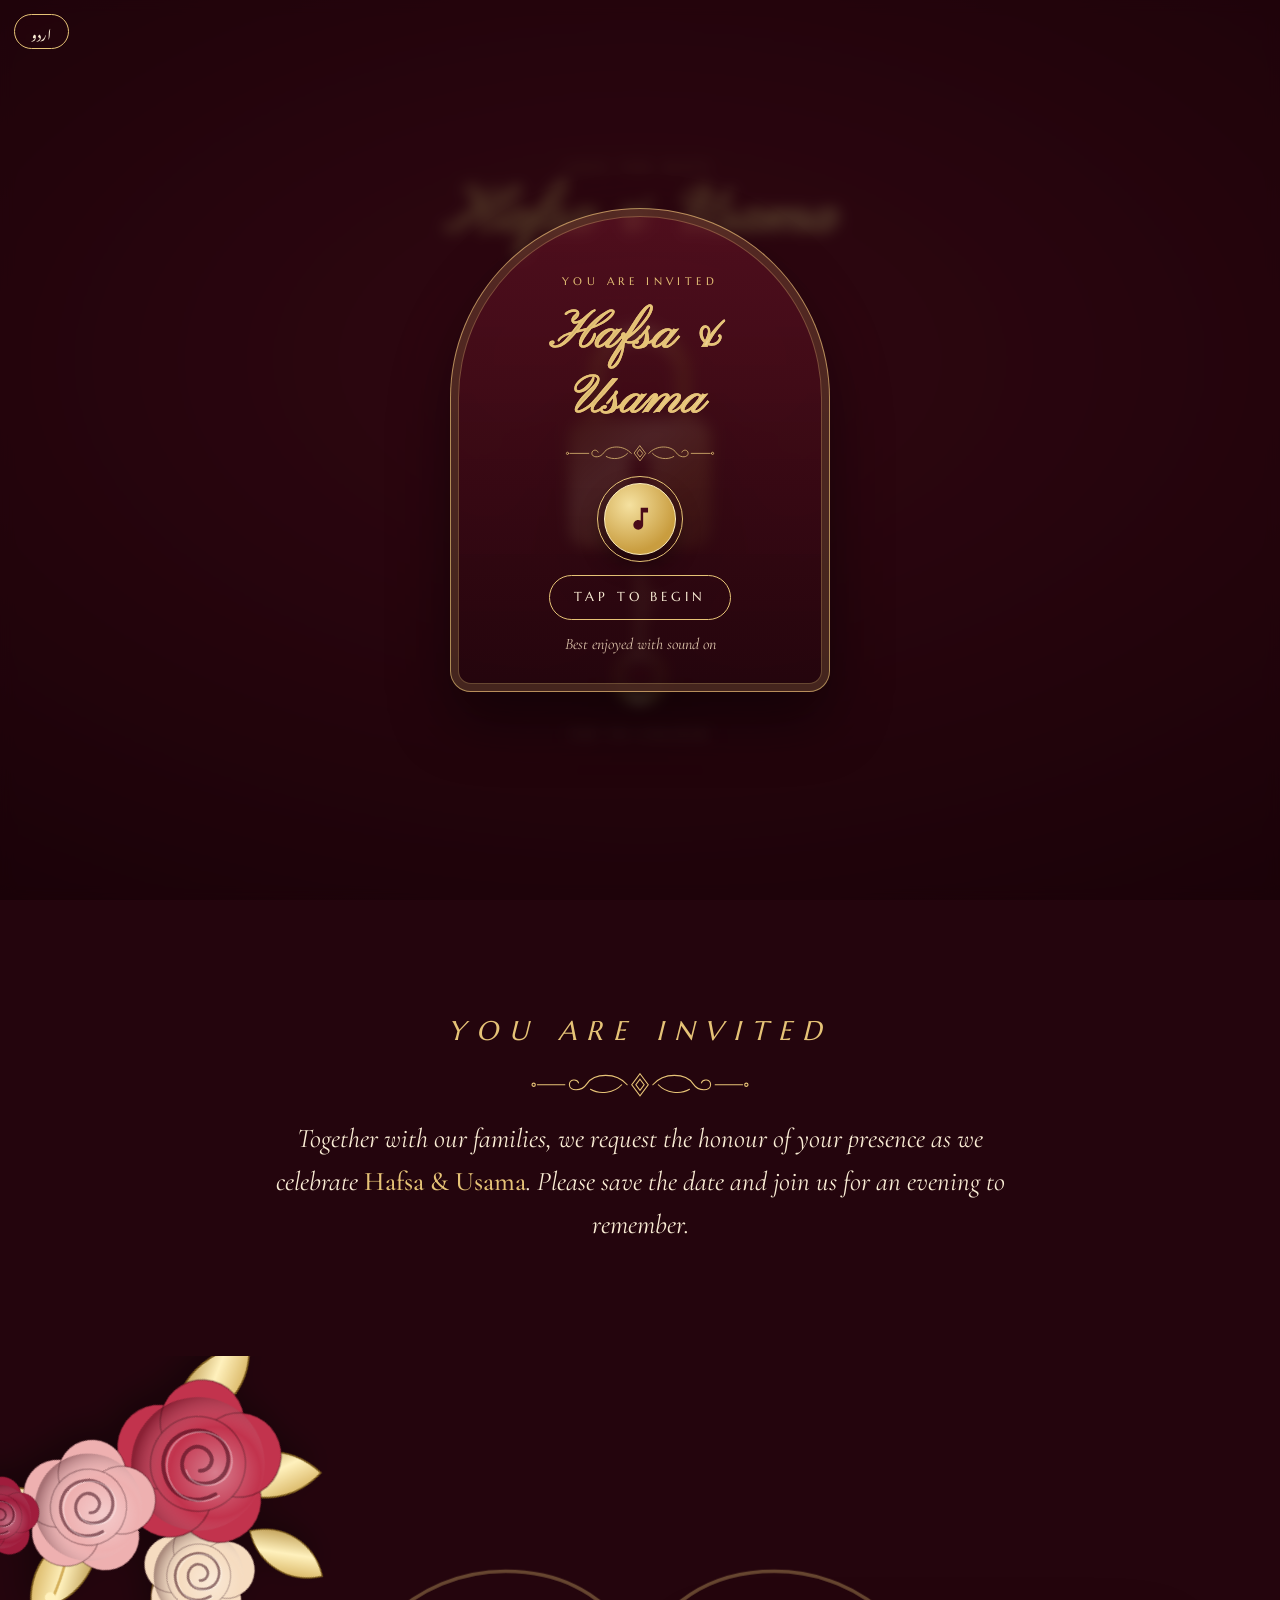
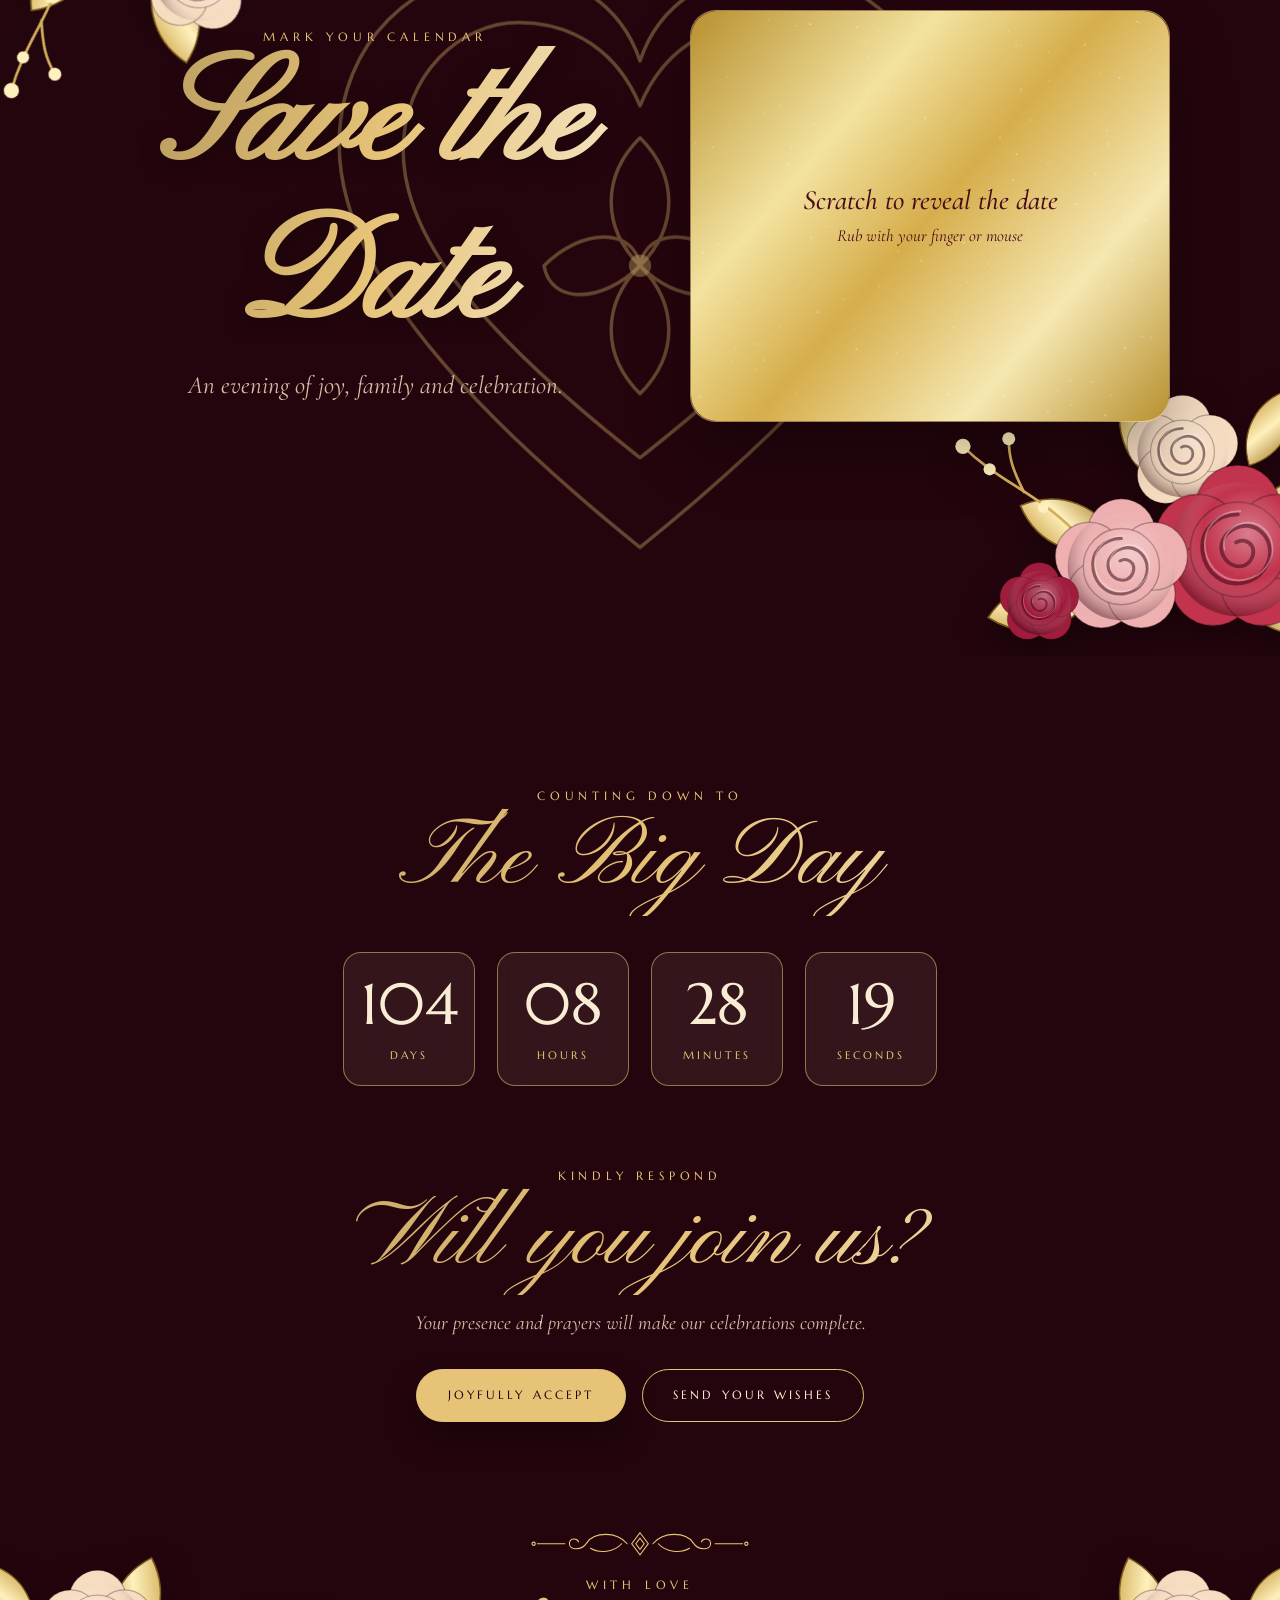
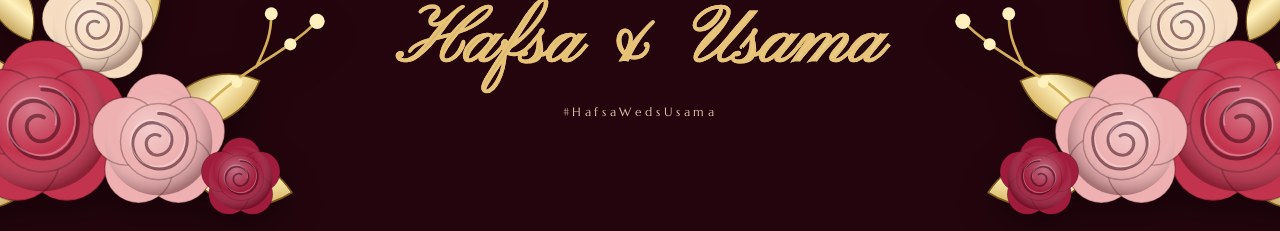
==== commit a6369b96: "spacing and circle have fixed" ====
--- a/index.html
+++ b/index.html
@@ -73,7 +73,7 @@
   #veil .vcap { font-family: 'Marcellus', serif; font-size: 11px; letter-spacing: .4em; text-transform: uppercase; color: #e6c377; margin-top: 26px; }
   #veil .vname { font-family: 'Pinyon Script', cursive; font-size: clamp(40px, 11vw, 54px); line-height: 1.2; padding: 0 8px; -webkit-text-stroke: .03em #e6c377; paint-order: stroke fill; }
   #veil .orn { margin: 0 auto 4px; width: 150px; }
-  #veil .note { width: 72px; height: 72px; font-size: 28px; margin-top: 4px; background: radial-gradient(circle at 35% 30%, #f5e1a0, #c99d3f 70%); color: #4a0b19; border-color: #fff1bd; box-shadow: 0 10px 24px rgba(0, 0, 0, .4); }
+  #veil .note { flex: none; width: 72px; height: 72px; padding: 0; line-height: 0; margin-top: 4px; background: radial-gradient(circle at 35% 30%, #f5e1a0, #c99d3f 70%); color: #4a0b19; border-color: #fff1bd; box-shadow: 0 10px 24px rgba(0, 0, 0, .4); }
   #veil b { margin-top: 8px; padding: 11px 24px; border: 1px solid #e6c377; border-radius: 60px; font-size: 13px; letter-spacing: .3em; }
   #veil small { font-size: 16px; }
   html.ur #veil .vcap { font-family: inherit; font-size: 14px; text-transform: none; }
@@ -81,12 +81,14 @@
   html.ur #veil b { font-size: 15px; padding: 4px 24px; }
   .skip #veil { display: none; }
   #music { position: fixed; left: 16px; bottom: 16px; z-index: 50; width: 48px; height: 48px; border-radius: 50%; border: 1px solid var(--accent); background: color-mix(in srgb, var(--bg) 80%, transparent); color: var(--accent); font-size: 18px; cursor: pointer; display: none; }
-  #music.ready { display: block; }
+  #music.ready { display: flex; align-items: center; justify-content: center; padding: 0; }
+  #music svg { width: 46%; height: 46%; display: block; }
+  #veil .note svg { width: 42%; height: 42%; display: block; margin-left: 2px; }
   #music.playing { animation: turn 6s linear infinite; }
 
   /* ================= Hero: names inside a wreath of roses ================= */
   section { position: relative; padding: 110px 22px; text-align: center; }
-  .hero { --w: min(max(128vw, 600px), 96vh); min-height: 100vh; min-height: 100svh; display: flex; align-items: center; justify-content: center; overflow: hidden; padding: 60px 16px; perspective: 1200px; }
+  .hero { --w: min(96vw, 82vh); min-height: 100vh; min-height: 100svh; display: flex; align-items: center; justify-content: center; overflow: hidden; padding: 60px 16px; perspective: 1200px; }
   .wreath-wrap { position: absolute; left: 50%; top: 50%; width: var(--w); aspect-ratio: 1; translate: -50% -50%; transform: rotateX(var(--wx, 0deg)) rotateY(var(--wy, 0deg)); transition: transform .4s ease-out; pointer-events: none; }
   .wreath { width: 100%; height: 100%; overflow: visible; filter: drop-shadow(0 18px 22px rgba(0, 0, 0, .45)); animation: turn 240s linear infinite; }
   @keyframes turn { to { transform: rotate(360deg); } }
@@ -102,8 +104,8 @@
   .hero .up { opacity: 0; transform: translateY(30px); }
   body.opened .hero .up { animation: up 1.3s cubic-bezier(.2, .7, .2, 1) forwards; animation-delay: calc(.9s + var(--i) * .25s); }
   @keyframes up { to { opacity: 1; transform: none; } }
-  .down { position: absolute; left: 50%; bottom: 22px; translate: -50% 0; z-index: 3; font-family: 'Marcellus', serif; font-size: 10px; letter-spacing: .4em; text-transform: uppercase; color: var(--soft); }
-  .down::after { content: ""; display: block; width: 1px; height: 44px; margin: 10px auto 0; background: linear-gradient(var(--accent), transparent); animation: drip 2.2s ease-in-out infinite; transform-origin: top; }
+  .down { position: absolute; left: 50%; bottom: 14px; translate: -50% 0; z-index: 3; font-family: 'Marcellus', serif; font-size: 10px; letter-spacing: .4em; text-transform: uppercase; color: var(--soft); }
+  .down::after { content: ""; display: block; width: 1px; height: 26px; margin: 10px auto 0; background: linear-gradient(var(--accent), transparent); animation: drip 2.2s ease-in-out infinite; transform-origin: top; }
   @keyframes drip { 0% { transform: scaleY(0); } 60% { transform: scaleY(1); opacity: 1; } 100% { transform: scaleY(1); opacity: 0; } }
 
   /* ================= Invitation note ================= */
@@ -249,7 +251,7 @@
   html { -webkit-text-size-adjust: 100%; }
   @media (max-width: 480px) {
     body { font-size: 18px; }
-    section { padding: 80px 16px; }
+    section { padding: 30px 16px; }
     .caps { letter-spacing: .28em; }
     .chapter { padding: 110px 14px 80px; }
     .card { padding: 32px 20px 28px; border-radius: 22px; }
@@ -281,6 +283,23 @@
   .skip .hero .up, .skip .reveal { opacity: 1; transform: none; animation: none; transition: none; }
   .skip .wreath .r, .skip .wreath .l { scale: 1; transition: none; }
   .skip .spray { opacity: 1; scale: 1; transition: none; }
+  /* Urdu headings need tall lines, and on tablets and phones the roses must stay clear of the sign-off */
+  html.ur .finale h2 { line-height: 1.9; }
+  .finale { min-height: 100vh; min-height: 100svh; display: flex; flex-direction: column; justify-content: center; }
+  html.ur .sign .names { line-height: 1.8; }
+  @media (max-width: 820px) {
+    html.ur .finale h2 { font-size: clamp(26px, 7vw, 44px); }
+    html.ur .sign .names { font-size: clamp(28px, 7vw, 44px); }
+    html.ur .rsvp .ask { margin-bottom: 22px; }
+    .finale { padding: 70px 16px; }
+    .finale .spray { width: 42vw; opacity: .95; }
+    .spray.tl, .spray.bl { left: 0; }
+    .spray.tr, .spray.br { right: 0; }
+    .sign { margin-top: 60px; }
+    .chapter .spray { width: 38vw; }
+    .chapter .spray.tl, .chapter .spray.tr { top: 10px; }
+    .chapter { padding-top: 130px; }
+  }
 </style>
 </head>
 <body class="locked">
@@ -353,7 +372,7 @@
     <span class="vcap" data-ur="آپ مدعو ہیں">You are invited</span>
     <span class="vname foil" data-ur="حفصہ اور اسامہ">Hafsa &amp; Usama</span>
     <svg class="orn" viewBox="0 0 240 30" aria-hidden="true"><use href="#orn"/></svg>
-    <span class="note" aria-hidden="true">♪</span>
+    <span class="note" aria-hidden="true"><svg viewBox="0 0 24 24" fill="currentColor" aria-hidden="true"><path d="M12 3v10.55c-.59-.34-1.27-.55-2-.55-2.21 0-4 1.79-4 4s1.79 4 4 4 4-1.79 4-4V7h4V3h-6z"/></svg></span>
     <b data-ur="شروع کرنے کے لیے چھوئیں">Tap to begin</b>
     <small data-ur="آواز کے ساتھ دیکھنے کا لطف دوبالا ہے">Best enjoyed with sound on</small>
   </span>
@@ -443,7 +462,7 @@
   </section>
 </main>
 
-<button id="music" aria-label="Play or pause music">♪</button>
+<button id="music" aria-label="Play or pause music"><svg viewBox="0 0 24 24" fill="currentColor" aria-hidden="true"><path d="M12 3v10.55c-.59-.34-1.27-.55-2-.55-2.21 0-4 1.79-4 4s1.79 4 4 4 4-1.79 4-4V7h4V3h-6z"/></svg></button>
 <audio id="audio" src="music.m4a" preload="auto"></audio>
 <audio id="introAudio" src="music-intro.mp3" loop preload="auto"></audio>
 
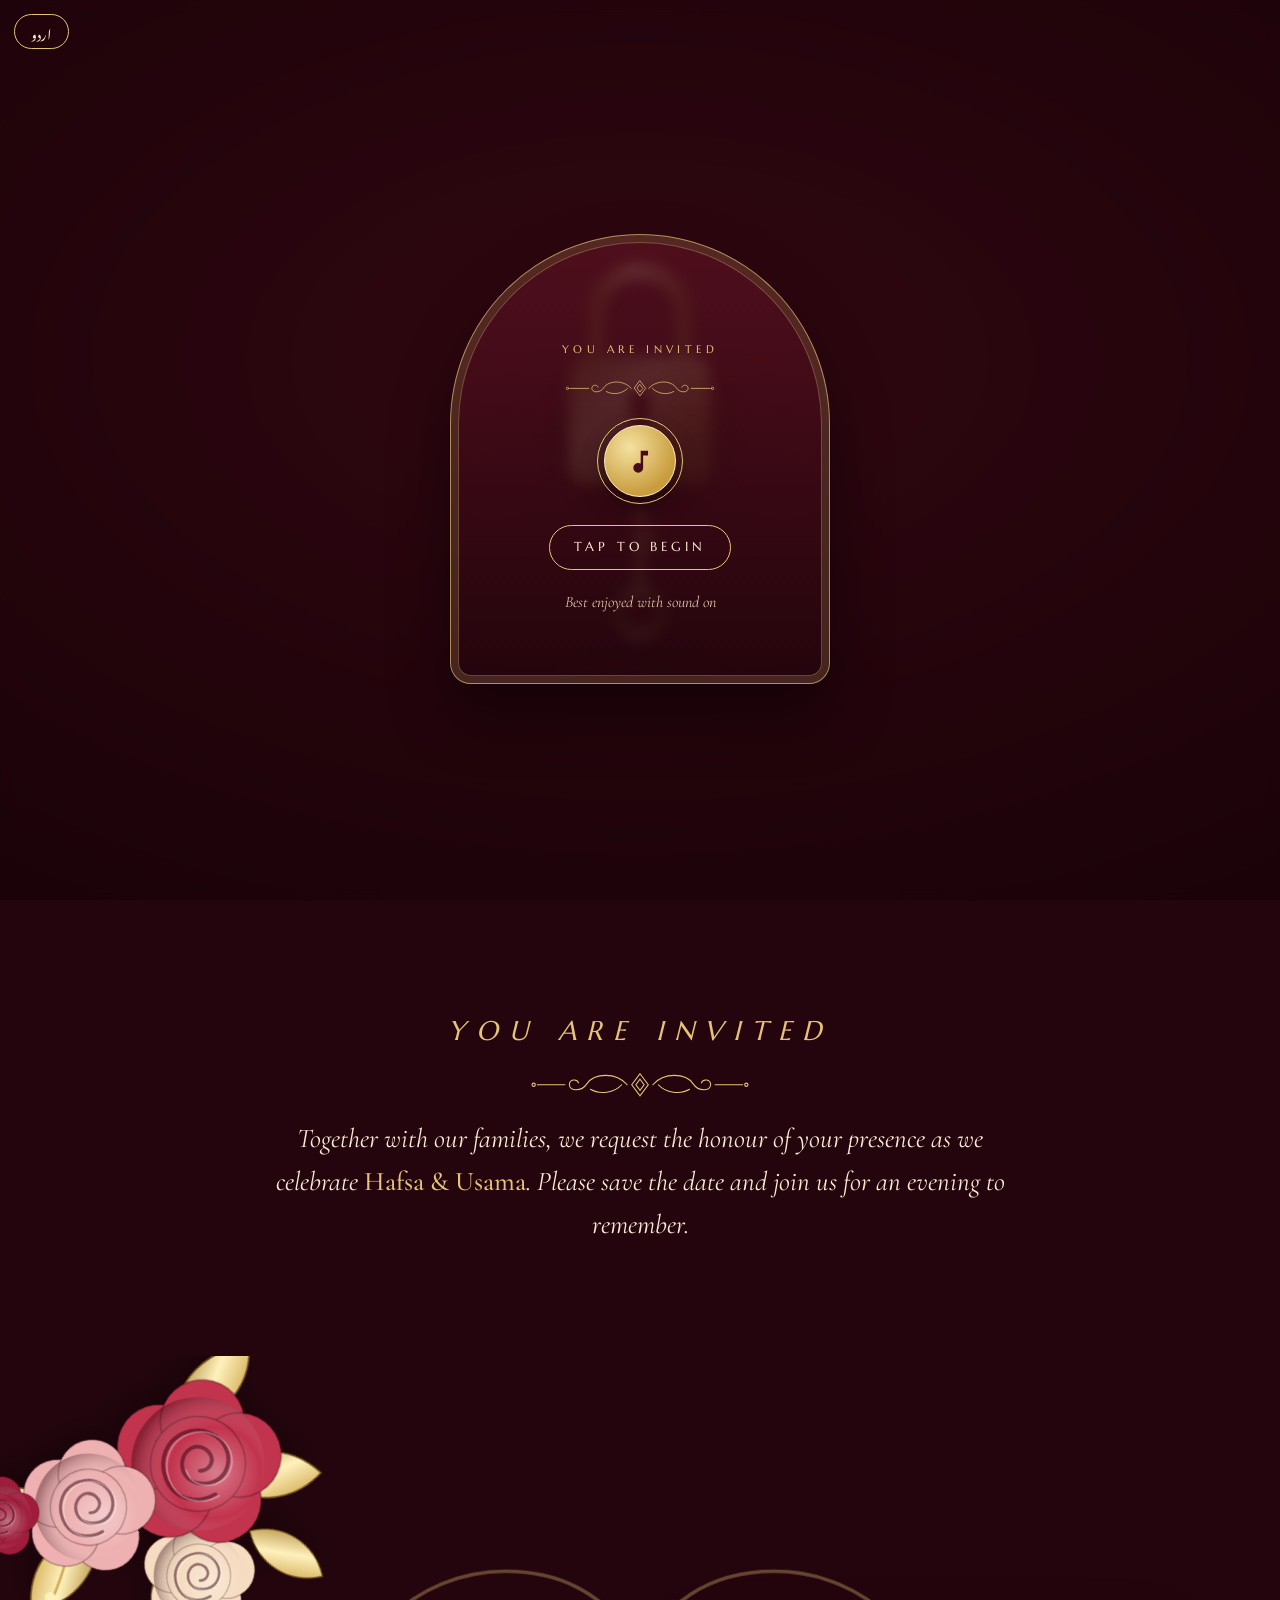
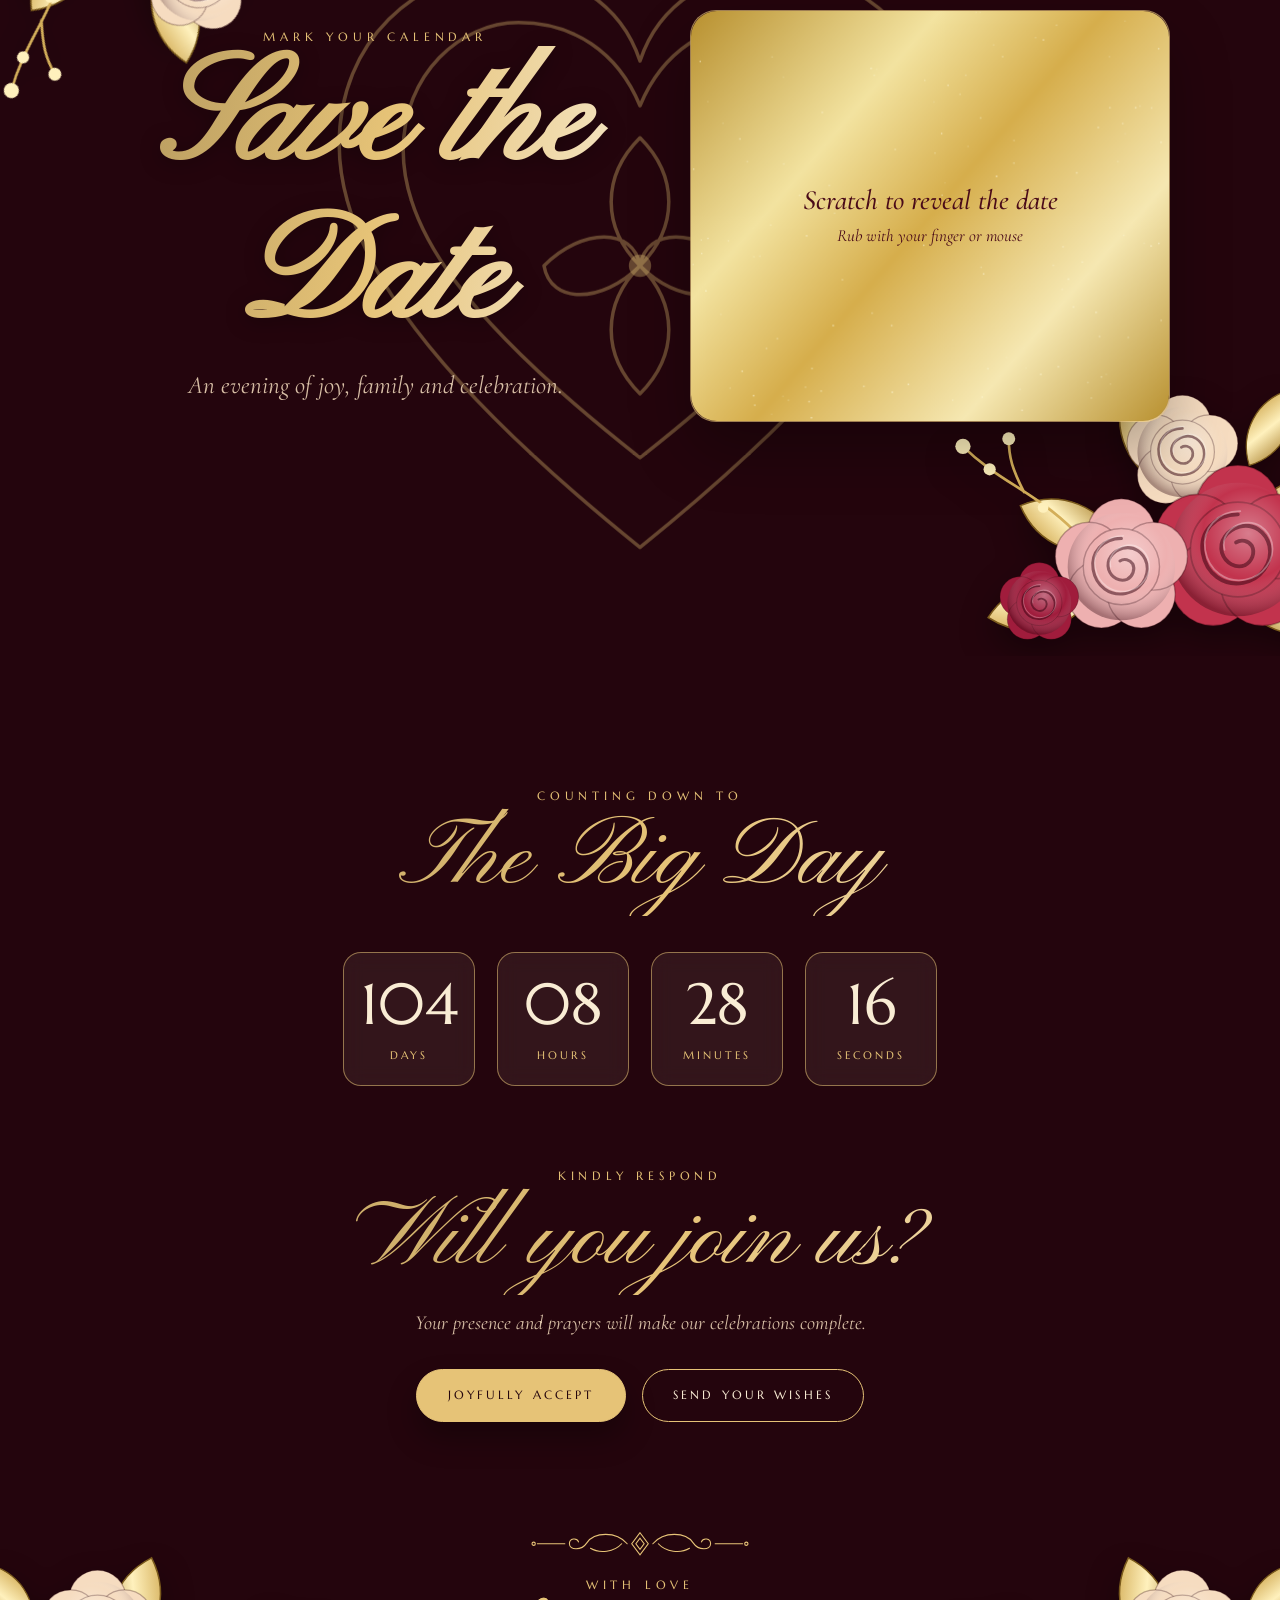
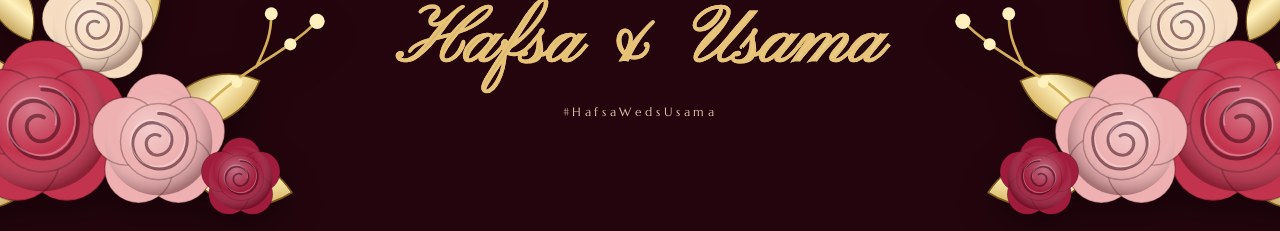
==== commit 94f318cb: "First Screen updated and name hidden" ====
--- a/index.html
+++ b/index.html
@@ -69,7 +69,7 @@
   #veil small { font-style: italic; font-size: 18px; color: #dcc3aa; }
   @keyframes halo { from { transform: scale(1); opacity: .9; } to { transform: scale(1.7); opacity: 0; } }
   /* tap-to-begin card */
-  #veil .vcard { position: relative; display: flex; flex-direction: column; align-items: center; gap: 12px; width: min(86vw, 380px); padding: 38px 24px 34px; border: 1px solid color-mix(in srgb, #e6c377 70%, transparent); border-radius: 200px 200px 22px 22px; background: linear-gradient(180deg, rgba(109, 22, 41, .55), rgba(36, 5, 13, .75)); box-shadow: 0 30px 60px rgba(0, 0, 0, .45), inset 0 0 0 7px rgba(36, 5, 13, .5), inset 0 0 0 8px rgba(230, 195, 119, .35); }
+  #veil .vcard { position: relative; display: flex; flex-direction: column; align-items: center; gap: 20px; width: min(86vw, 380px); padding: 80px 24px 34px; border: 1px solid color-mix(in srgb, #e6c377 70%, transparent); border-radius: 200px 200px 22px 22px; background: linear-gradient(180deg, rgba(109, 22, 41, .55), rgba(36, 5, 13, .75)); box-shadow: 0 30px 60px rgba(0, 0, 0, .45), inset 0 0 0 7px rgba(36, 5, 13, .5), inset 0 0 0 8px rgba(230, 195, 119, .35);     height: 450px;}
   #veil .vcap { font-family: 'Marcellus', serif; font-size: 11px; letter-spacing: .4em; text-transform: uppercase; color: #e6c377; margin-top: 26px; }
   #veil .vname { font-family: 'Pinyon Script', cursive; font-size: clamp(40px, 11vw, 54px); line-height: 1.2; padding: 0 8px; -webkit-text-stroke: .03em #e6c377; paint-order: stroke fill; }
   #veil .orn { margin: 0 auto 4px; width: 150px; }
@@ -338,10 +338,10 @@
 <!-- ================= Opening: padlock and key ================= -->
 <div id="intro">
   <div class="gate-stage">
-    <div class="gate-title">
+    <!-- <div class="gate-title">
       <p class="caps" data-ur="تاریخ محفوظ کر لیجیے">Save the date</p>
       <h2 class="foil" data-ur="حفصہ اور اسامہ">Hafsa &amp; Usama</h2>
-    </div>
+    </div> -->
     <svg class="lock" viewBox="0 0 200 360" aria-hidden="true">
       <defs>
         <linearGradient id="lockG" x1="0" y1="0" x2="1" y2="1"><stop offset="0" stop-color="#8a6420"/><stop offset=".35" stop-color="#fff1bd"/><stop offset=".65" stop-color="#d1a649"/><stop offset="1" stop-color="#8a6420"/></linearGradient>
@@ -368,14 +368,18 @@
 <button class="lang" id="langBtn" type="button" aria-label="Switch language · زبان تبدیل کریں">اردو</button>
 
 <button id="veil" aria-label="Tap to begin, with music">
+
+<div></div>
   <span class="vcard">
     <span class="vcap" data-ur="آپ مدعو ہیں">You are invited</span>
-    <span class="vname foil" data-ur="حفصہ اور اسامہ">Hafsa &amp; Usama</span>
+    <!-- <span class="vname foil" data-ur="حفصہ اور اسامہ">Hafsa &amp; Usama</span> -->
     <svg class="orn" viewBox="0 0 240 30" aria-hidden="true"><use href="#orn"/></svg>
     <span class="note" aria-hidden="true"><svg viewBox="0 0 24 24" fill="currentColor" aria-hidden="true"><path d="M12 3v10.55c-.59-.34-1.27-.55-2-.55-2.21 0-4 1.79-4 4s1.79 4 4 4 4-1.79 4-4V7h4V3h-6z"/></svg></span>
     <b data-ur="شروع کرنے کے لیے چھوئیں">Tap to begin</b>
     <small data-ur="آواز کے ساتھ دیکھنے کا لطف دوبالا ہے">Best enjoyed with sound on</small>
   </span>
+
+
 </button>
 
 <main>
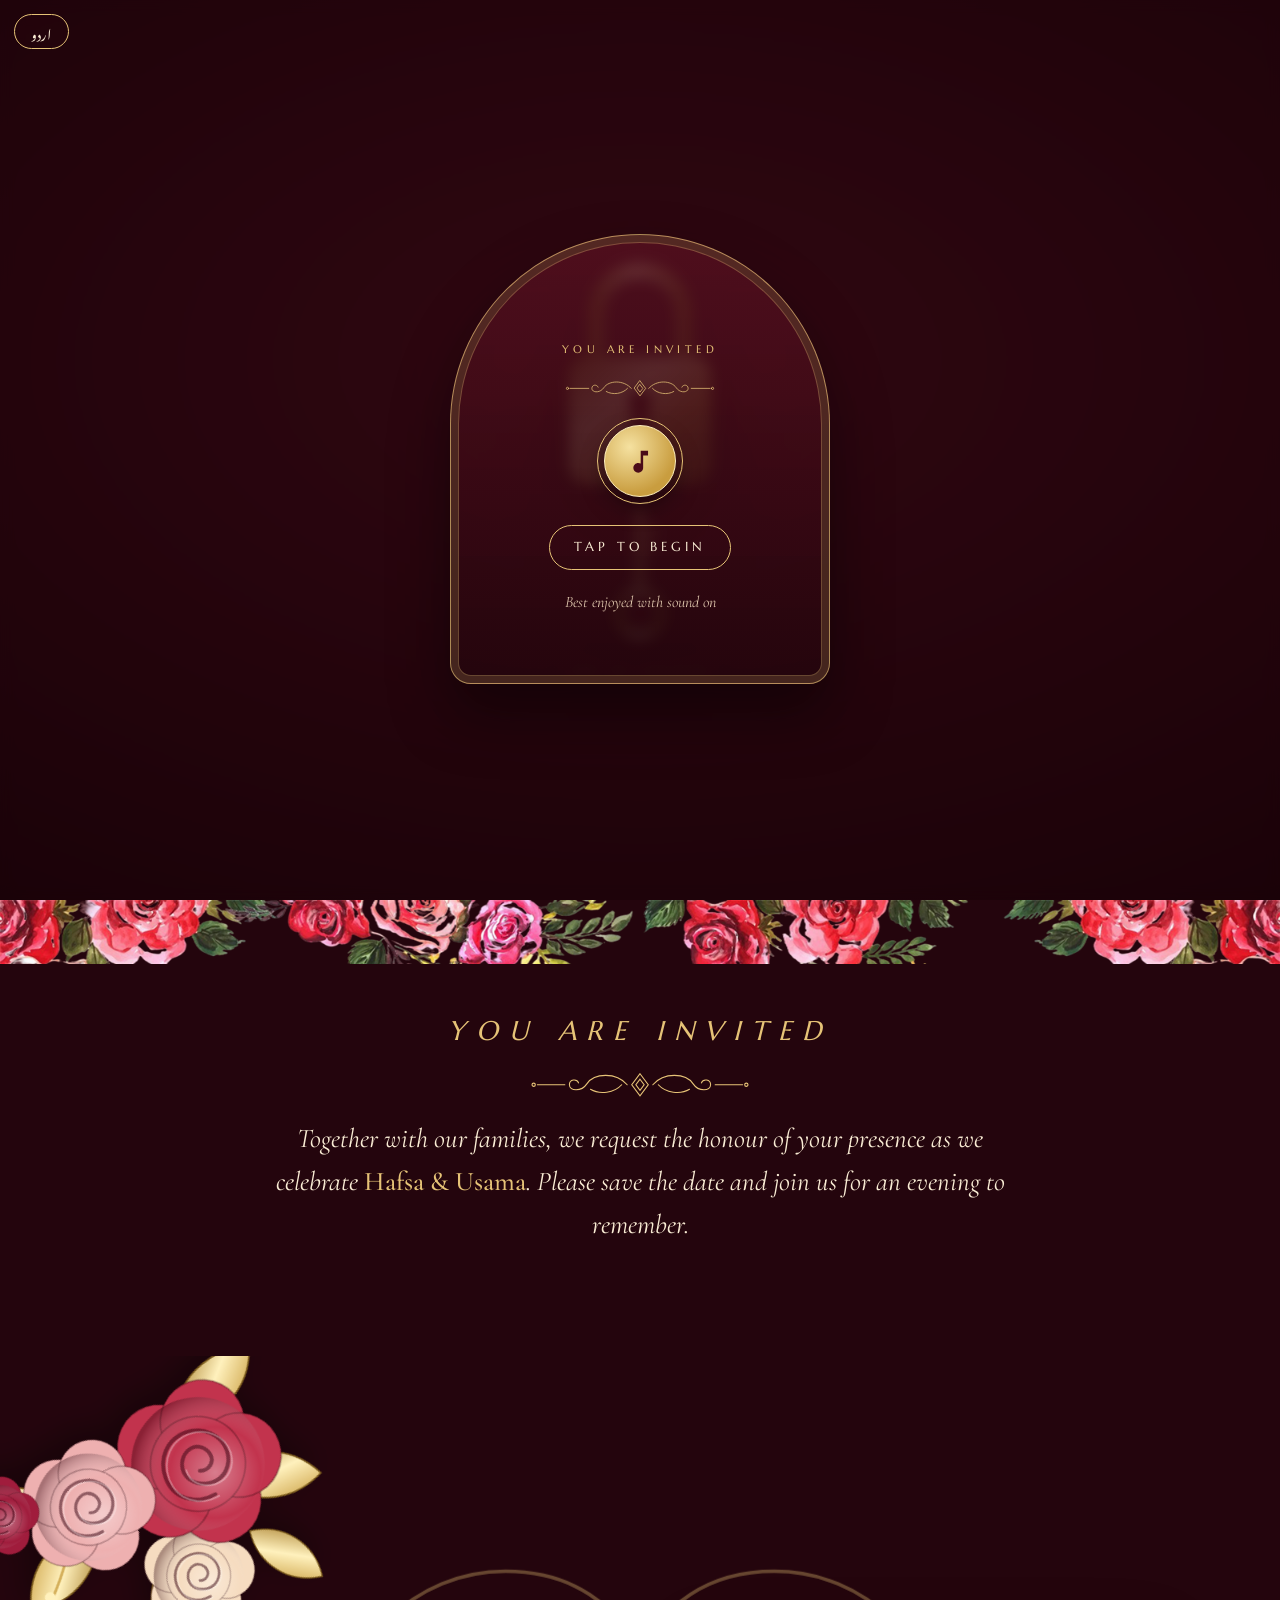
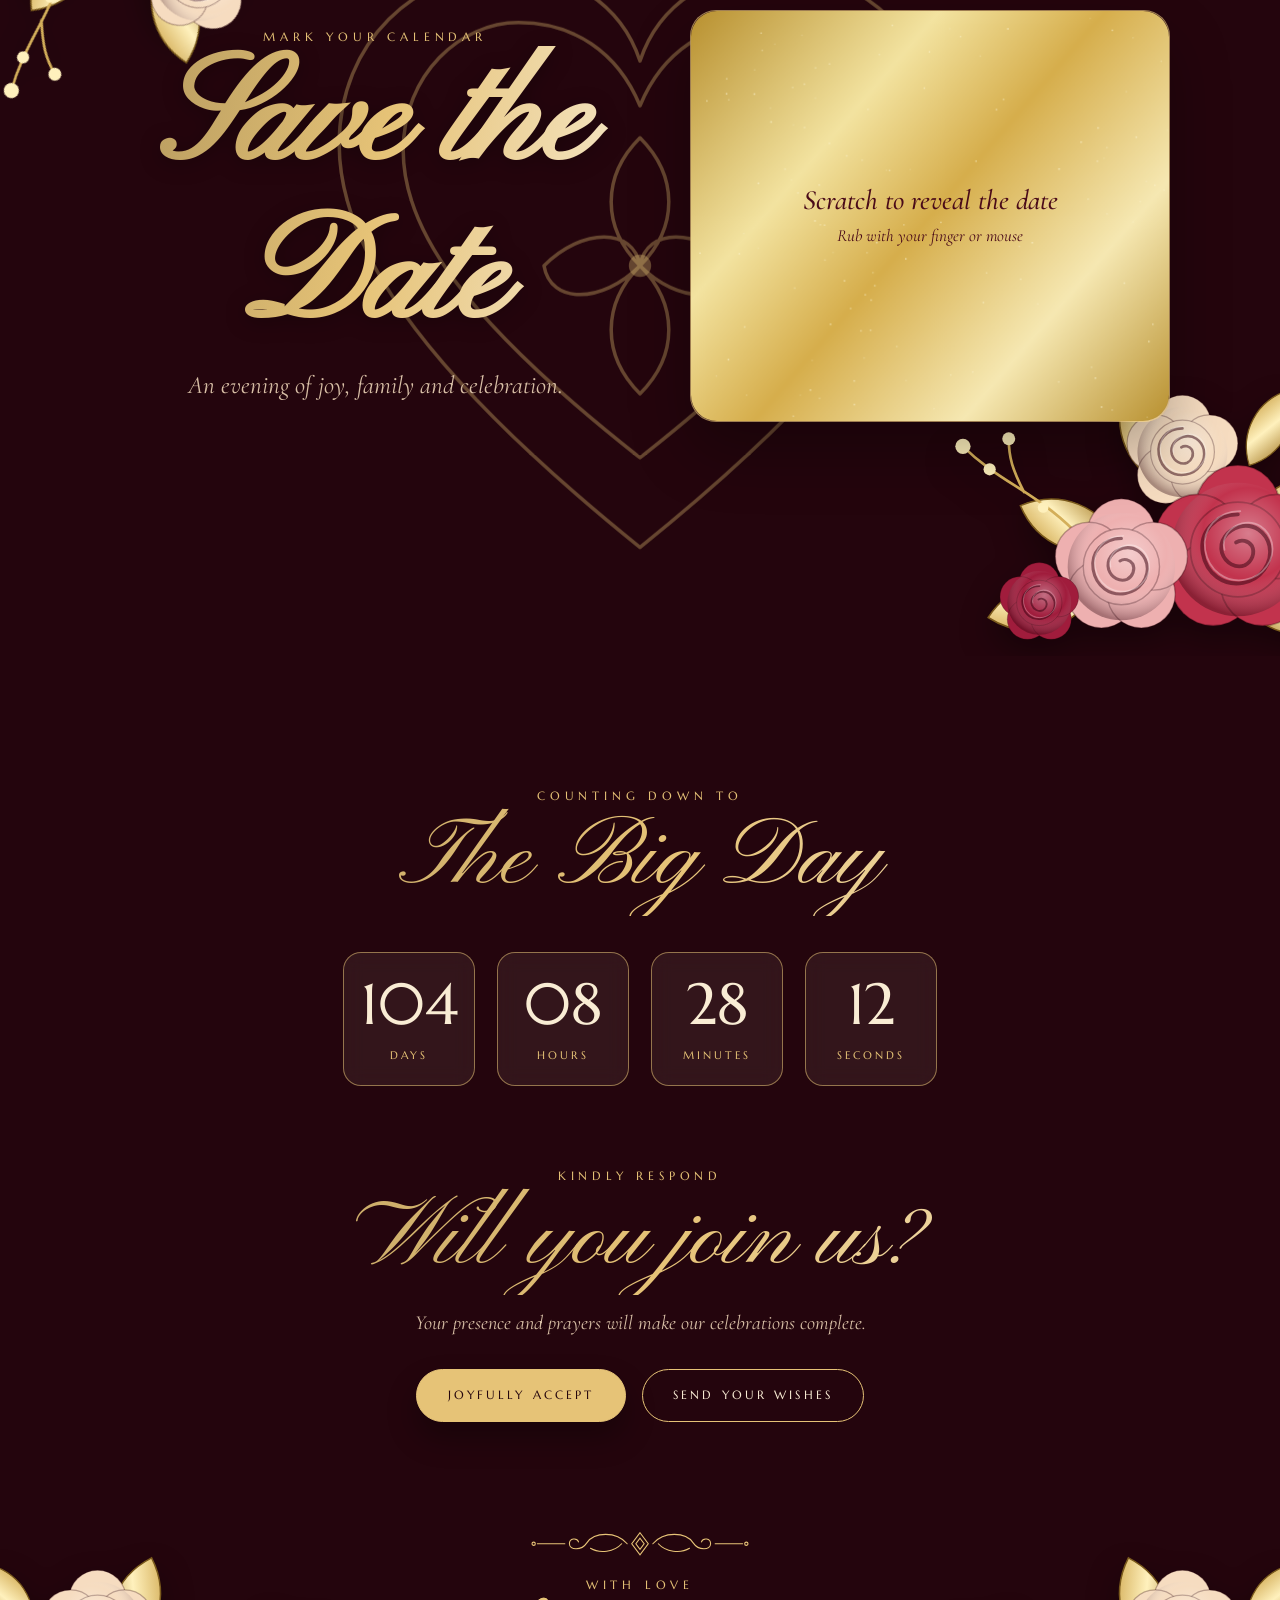
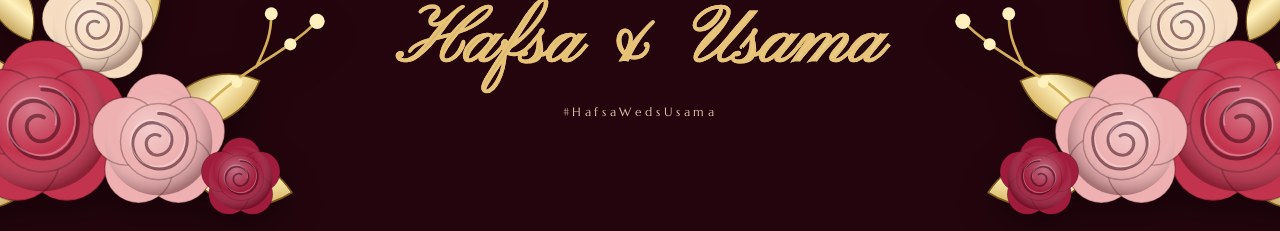
==== commit e9512950: "New changes have done" ====
--- a/index.html
+++ b/index.html
@@ -12,295 +12,7 @@
 <link rel="preconnect" href="https://fonts.googleapis.com">
 <link rel="preconnect" href="https://fonts.gstatic.com" crossorigin>
 <link href="https://fonts.googleapis.com/css2?family=Cormorant+Garamond:ital,wght@0,400;0,500;0,600;1,400;1,500&family=Marcellus&family=Pinyon+Script&family=Noto+Nastaliq+Urdu:wght@400;600;700&display=swap" rel="stylesheet">
-<style>
-  :root { --bg: #24050d; --bg2: #6d1629; --ink: #f9ecd4; --soft: #d8bfa6; --accent: #e6c377; --accent2: #f0a3ae; }
-
-  * { box-sizing: border-box; margin: 0; padding: 0; }
-  html { scroll-behavior: smooth; }
-  body { font-family: 'Cormorant Garamond', Georgia, serif; font-size: 20px; line-height: 1.6; color: var(--ink); background: var(--bg); overflow-x: hidden; -webkit-font-smoothing: antialiased; }
-  body.locked { overflow: hidden; height: 100vh; }
-
-  .sky { position: fixed; inset: 0; z-index: 0; pointer-events: none; background: radial-gradient(ellipse 120% 90% at 50% 30%, var(--bg2) 0%, var(--bg) 78%); }
-  .sky::after { content: ""; position: absolute; inset: 0; opacity: .3; mix-blend-mode: multiply;
-    background: url("data:image/svg+xml,%3Csvg xmlns='http://www.w3.org/2000/svg' width='280' height='280'%3E%3Cfilter id='n'%3E%3CfeTurbulence type='fractalNoise' baseFrequency='.9' numOctaves='2' stitchTiles='stitch'/%3E%3CfeColorMatrix values='0 0 0 0 0 0 0 0 0 0 0 0 0 0 0 0 0 0 .5 0'/%3E%3C/filter%3E%3Crect width='280' height='280' filter='url(%23n)'/%3E%3C/svg%3E"); }
-  #fx { position: fixed; inset: 0; width: 100%; height: 100%; z-index: 3; pointer-events: none; }
-  main { position: relative; z-index: 2; }
-  .sprite { position: absolute; width: 0; height: 0; overflow: hidden; }
-
-  .caps { font-family: 'Marcellus', serif; font-size: 12px; letter-spacing: .4em; text-transform: uppercase; color: var(--accent); }
-  .foil { background: linear-gradient(100deg, color-mix(in srgb, var(--accent) 78%, #000) 0%, var(--accent) 24%, color-mix(in srgb, var(--accent) 35%, #fff) 48%, var(--accent) 70%, color-mix(in srgb, var(--accent) 78%, #000) 100%); background-size: 220% auto; -webkit-background-clip: text; background-clip: text; color: transparent; animation: shimmer 6s linear infinite; }
-  @keyframes shimmer { to { background-position: -220% center; } }
-  .orn { display: block; width: min(220px, 56vw); height: auto; margin: 18px auto; fill: none; stroke: var(--accent); stroke-width: 1.2; stroke-linecap: round; }
-  .orn .dot { fill: var(--accent); stroke: none; }
-
-  /* ================= Opening: a golden padlock that a key unlocks ================= */
-  #intro { position: fixed; inset: 0; z-index: 100; overflow: hidden; color: #f9ecd4; cursor: pointer; background: radial-gradient(ellipse 110% 90% at 50% 40%, #6d1629 0%, #24050d 80%); -webkit-tap-highlight-color: transparent; transition: opacity 1.1s ease, visibility 0s linear 1.1s; }
-  #intro.done { opacity: 0; visibility: hidden; pointer-events: none; }
-  .gate-btn { position: absolute; inset: 0; z-index: 10; width: 100%; height: 100%; border: none; background: none; cursor: pointer; -webkit-tap-highlight-color: transparent; }
-  .gate-btn:focus-visible { outline: 2px dashed #f5e1a0; outline-offset: -14px; }
-  .gate-stage { position: absolute; inset: 0; display: flex; flex-direction: column; align-items: center; justify-content: center; gap: clamp(10px, 3vh, 30px); padding: 16px 16px max(16px, env(safe-area-inset-bottom)); transition: transform 1s cubic-bezier(.5, 0, .2, 1) 2s, opacity .8s ease 2.2s; }
-  .gate-title { text-align: center; transition: opacity .5s ease; }
-  .gate-title h2 { font-family: 'Pinyon Script', cursive; font-weight: 400; font-size: clamp(34px, min(10vw, 8vh), 64px); line-height: 1.25; padding: 0 8px; }
-  .gate-hint { text-align: center; font-family: 'Marcellus', serif; font-size: 12px; letter-spacing: .3em; text-transform: uppercase; color: #f5e1a0; animation: breathe 2.4s ease-in-out infinite; transition: opacity .5s ease; }
-  .lock { display: block; width: min(52vw, 28vh, 230px); height: auto; overflow: visible; filter: drop-shadow(0 24px 30px rgba(0, 0, 0, .55)); animation: floaty 4s ease-in-out infinite; }
-  @keyframes floaty { 50% { translate: 0 -8px; } }
-  .lock .key { transform: translateY(54px); transition: transform .8s cubic-bezier(.3, .8, .3, 1); }
-  .lock .bow { transform-box: fill-box; transform-origin: center; transition: transform .35s ease .85s; }
-  .lock .shackle { transform-origin: 62px 120px; transition: transform .7s cubic-bezier(.3, 1.5, .5, 1) 1.25s; }
-  .lock .glow { opacity: 0; transform-box: fill-box; transform-origin: center; }
-  #intro.open .lock { animation: none; }
-  #intro.open .lock .key { transform: translateY(0); }
-  #intro.open .lock .bow { transform: scaleX(.18); }
-  #intro.open .lock .shackle { transform: translateY(-20px) rotate(-32deg); }
-  #intro.open .lock .glow { animation: flash .8s ease-out 1.15s; }
-  @keyframes flash { 0% { opacity: .95; transform: scale(.3); } 100% { opacity: 0; transform: scale(2.6); } }
-  #intro.open .gate-hint, #intro.open .gate-title { opacity: 0; animation: none; }
-  #intro.open .gate-stage { transform: scale(1.5); opacity: 0; }
-  @keyframes breathe { 50% { opacity: .4; } }
-  #intro.open .gate-hint, #intro.open .gate-title { opacity: 0; animation: none; }
-
-  /* a first touch is needed before any browser will play sound, so the doors wait behind a soft veil */
-  #veil { position: fixed; inset: 0; z-index: 110; display: flex; flex-direction: column; align-items: center; justify-content: center; gap: 18px; border: none; cursor: pointer; color: #f9ecd4; font: inherit; text-align: center;
-    background: rgba(23, 2, 8, .7); -webkit-backdrop-filter: blur(7px); backdrop-filter: blur(7px); transition: opacity 1s ease, visibility 0s linear 1s; -webkit-tap-highlight-color: transparent; }
-  #veil.gone { opacity: 0; visibility: hidden; pointer-events: none; }
-  #veil .note { position: relative; width: 92px; height: 92px; border-radius: 50%; border: 1px solid #e6c377; display: flex; align-items: center; justify-content: center; font-size: 34px; color: #f5e1a0; background: rgba(230, 195, 119, .1); }
-  #veil .note::after { content: ""; position: absolute; inset: -8px; border-radius: 50%; border: 1px solid #e6c377; animation: halo 2.2s ease-out infinite; }
-  #veil b { font-family: 'Marcellus', serif; font-weight: 400; font-size: clamp(15px, 4vw, 19px); letter-spacing: .36em; text-transform: uppercase; }
-  #veil small { font-style: italic; font-size: 18px; color: #dcc3aa; }
-  @keyframes halo { from { transform: scale(1); opacity: .9; } to { transform: scale(1.7); opacity: 0; } }
-  /* tap-to-begin card */
-  #veil .vcard { position: relative; display: flex; flex-direction: column; align-items: center; gap: 20px; width: min(86vw, 380px); padding: 80px 24px 34px; border: 1px solid color-mix(in srgb, #e6c377 70%, transparent); border-radius: 200px 200px 22px 22px; background: linear-gradient(180deg, rgba(109, 22, 41, .55), rgba(36, 5, 13, .75)); box-shadow: 0 30px 60px rgba(0, 0, 0, .45), inset 0 0 0 7px rgba(36, 5, 13, .5), inset 0 0 0 8px rgba(230, 195, 119, .35);     height: 450px;}
-  #veil .vcap { font-family: 'Marcellus', serif; font-size: 11px; letter-spacing: .4em; text-transform: uppercase; color: #e6c377; margin-top: 26px; }
-  #veil .vname { font-family: 'Pinyon Script', cursive; font-size: clamp(40px, 11vw, 54px); line-height: 1.2; padding: 0 8px; -webkit-text-stroke: .03em #e6c377; paint-order: stroke fill; }
-  #veil .orn { margin: 0 auto 4px; width: 150px; }
-  #veil .note { flex: none; width: 72px; height: 72px; padding: 0; line-height: 0; margin-top: 4px; background: radial-gradient(circle at 35% 30%, #f5e1a0, #c99d3f 70%); color: #4a0b19; border-color: #fff1bd; box-shadow: 0 10px 24px rgba(0, 0, 0, .4); }
-  #veil b { margin-top: 8px; padding: 11px 24px; border: 1px solid #e6c377; border-radius: 60px; font-size: 13px; letter-spacing: .3em; }
-  #veil small { font-size: 16px; }
-  html.ur #veil .vcap { font-family: inherit; font-size: 14px; text-transform: none; }
-  html.ur #veil .vname { font-family: inherit; font-weight: 700; font-size: clamp(28px, 8vw, 38px); line-height: 1.5; -webkit-text-stroke: .016em #e6c377; }
-  html.ur #veil b { font-size: 15px; padding: 4px 24px; }
-  .skip #veil { display: none; }
-  #music { position: fixed; left: 16px; bottom: 16px; z-index: 50; width: 48px; height: 48px; border-radius: 50%; border: 1px solid var(--accent); background: color-mix(in srgb, var(--bg) 80%, transparent); color: var(--accent); font-size: 18px; cursor: pointer; display: none; }
-  #music.ready { display: flex; align-items: center; justify-content: center; padding: 0; }
-  #music svg { width: 46%; height: 46%; display: block; }
-  #veil .note svg { width: 42%; height: 42%; display: block; margin-left: 2px; }
-  #music.playing { animation: turn 6s linear infinite; }
-
-  /* ================= Hero: names inside a wreath of roses ================= */
-  section { position: relative; padding: 110px 22px; text-align: center; }
-  .hero { --w: min(96vw, 82vh); min-height: 100vh; min-height: 100svh; display: flex; align-items: center; justify-content: center; overflow: hidden; padding: 60px 16px; perspective: 1200px; }
-  .wreath-wrap { position: absolute; left: 50%; top: 50%; width: var(--w); aspect-ratio: 1; translate: -50% -50%; transform: rotateX(var(--wx, 0deg)) rotateY(var(--wy, 0deg)); transition: transform .4s ease-out; pointer-events: none; }
-  .wreath { width: 100%; height: 100%; overflow: visible; filter: drop-shadow(0 18px 22px rgba(0, 0, 0, .45)); animation: turn 240s linear infinite; }
-  @keyframes turn { to { transform: rotate(360deg); } }
-  .wreath .r, .wreath .l { scale: 0; transition: scale 1.2s cubic-bezier(.2, 1.5, .4, 1); transition-delay: calc(.45s + var(--n) * 55ms); }
-  .wreath .l { transition-delay: calc(.1s + var(--n) * 30ms); }
-  body.opened .wreath .r, body.opened .wreath .l { scale: 1; }
-  .hero-text { position: relative; z-index: 2; transform: translateZ(60px); max-width: calc(var(--w) * .54); }
-  .hero .caps { font-size: max(9px, calc(var(--w) * .0135)); letter-spacing: .3em; }
-  .hero h1 { font-family: 'Pinyon Script', cursive; font-weight: 400; font-size: calc(var(--w) * .096); line-height: 1.08; margin: 8px 0; white-space: nowrap; filter: drop-shadow(0 3px 8px rgba(0, 0, 0, .5)); }
-  .hero h1 span { display: block; padding: 0 6px; margin: 0 -40px; }
-  .hero h1 .weds { font-family: 'Marcellus', serif; font-size: clamp(14px, 3.4vw, 20px); letter-spacing: .3em; color: var(--accent2); -webkit-text-fill-color: currentColor; margin: 8px 0; }
-  .hero .sub { font-style: italic; color: var(--soft); font-size: max(15px, calc(var(--w) * .026)); }
-  .hero .up { opacity: 0; transform: translateY(30px); }
-  body.opened .hero .up { animation: up 1.3s cubic-bezier(.2, .7, .2, 1) forwards; animation-delay: calc(.9s + var(--i) * .25s); }
-  @keyframes up { to { opacity: 1; transform: none; } }
-  .down { position: absolute; left: 50%; bottom: 14px; translate: -50% 0; z-index: 3; font-family: 'Marcellus', serif; font-size: 10px; letter-spacing: .4em; text-transform: uppercase; color: var(--soft); }
-  .down::after { content: ""; display: block; width: 1px; height: 26px; margin: 10px auto 0; background: linear-gradient(var(--accent), transparent); animation: drip 2.2s ease-in-out infinite; transform-origin: top; }
-  @keyframes drip { 0% { transform: scaleY(0); } 60% { transform: scaleY(1); opacity: 1; } 100% { transform: scaleY(1); opacity: 0; } }
-
-  /* ================= Invitation note ================= */
-  .note { max-width: 760px; margin: 0 auto; }
-  .note p { font-size: clamp(21px, 4.8vw, 27px); font-style: italic; }
-  .note p b { font-style: normal; font-weight: 500; color: var(--accent); }
-
-  /* ================= Save the date chapter ================= */
-  .chapter { min-height: 100vh; min-height: 100svh; display: flex; align-items: center; justify-content: center; overflow: hidden; padding: 130px 22px 110px; }
-  .chapter .grid { position: relative; z-index: 2; width: 100%; max-width: 1060px; display: grid; grid-template-columns: 1.05fr .95fr; gap: 50px; align-items: center; }
-  .ghost { position: absolute; z-index: 0; left: 50%; top: 50%; translate: -50% -50%; font-family: 'Marcellus', serif; font-size: min(78vw, 720px); line-height: .8; color: transparent; -webkit-text-stroke: 1.5px color-mix(in srgb, var(--accent) 34%, transparent); pointer-events: none; user-select: none; will-change: transform; }
-  svg.ghost { width: min(78vw, 640px); height: auto; overflow: visible; fill: none; stroke: color-mix(in srgb, var(--accent) 34%, transparent); stroke-width: 1.1; stroke-linejoin: round; font-size: 0; }
-  svg.ghost circle { fill: color-mix(in srgb, var(--accent) 34%, transparent); stroke: none; }
-  .title .word { font-family: 'Pinyon Script', cursive; font-size: clamp(70px, 17vw, 150px); line-height: 1.05; padding: 0 12px; filter: drop-shadow(0 4px 10px rgba(0, 0, 0, .28)); }
-  .title .tagline { font-style: italic; font-size: clamp(20px, 4.6vw, 25px); color: var(--soft); max-width: 420px; margin: 4px auto 0; }
-  .crown { width: 74px; height: auto; display: block; margin: 0 auto -6px; filter: drop-shadow(0 4px 8px rgba(0, 0, 0, .4)); }
-
-  .card { position: relative; padding: 38px 30px 34px; border-radius: 26px; text-align: center;
-    background: color-mix(in srgb, var(--ink) 8%, transparent); border: 1px solid color-mix(in srgb, var(--accent) 60%, transparent);
-    -webkit-backdrop-filter: blur(12px); backdrop-filter: blur(12px); box-shadow: 0 30px 60px rgba(0, 0, 0, .28); transition: transform .25s ease-out; transform-style: preserve-3d; }
-  .card::before, .card::after { content: ""; position: absolute; width: 34px; height: 34px; border: 1.5px solid var(--accent); }
-  .card::before { left: 12px; top: 12px; border-right: none; border-bottom: none; border-radius: 14px 0 0 0; }
-  .card::after { right: 12px; bottom: 12px; border-left: none; border-top: none; border-radius: 0 0 14px 0; }
-  .card .day { font-family: 'Marcellus', serif; font-size: clamp(84px, 20vw, 120px); line-height: 1; }
-  .card .date { font-family: 'Marcellus', serif; font-size: 13px; letter-spacing: .34em; text-transform: uppercase; }
-  .card dl { display: grid; gap: 14px; margin: 26px 0 8px; }
-  .card dt { font-family: 'Marcellus', serif; font-size: 10px; letter-spacing: .36em; text-transform: uppercase; color: var(--accent); }
-  .card dd { font-size: 23px; line-height: 1.3; }
-  .links { display: flex; flex-wrap: wrap; justify-content: center; gap: 10px; margin-top: 22px; }
-  .btn { display: inline-block; padding: 12px 22px; border: 1px solid var(--accent); border-radius: 60px; font-family: 'Marcellus', serif; font-size: 11px; letter-spacing: .26em; text-transform: uppercase; text-decoration: none; color: var(--ink); transition: background .3s, color .3s, transform .3s; }
-  .btn:hover, .btn:focus-visible { background: var(--accent); color: var(--bg); transform: translateY(-2px); }
-  .btn.solid { padding: 18px 38px; font-size: 12px; background: var(--accent); color: var(--bg); box-shadow: 0 16px 30px rgba(0, 0, 0, .3); }
-  .btn.solid:hover, .btn.solid:focus-visible { background: var(--ink); border-color: var(--ink); }
-
-  /* scratch-off foil over the date card */
-  #scratch { position: absolute; inset: 0; width: 100%; height: 100%; border-radius: inherit; touch-action: none; cursor: crosshair; transition: opacity 1.1s ease; z-index: 2; }
-  #scratch.cleared { opacity: 0; pointer-events: none; }
-  .scratch-hint { position: absolute; left: 0; right: 0; top: 50%; translate: 0 -50%; text-align: center; pointer-events: none; color: #4a0b19; z-index: 3; transition: opacity .4s ease; }
-  .scratch-hint b { display: block; font-weight: 500; font-style: italic; font-size: clamp(22px, 5.4vw, 28px); line-height: 1.3; }
-  .scratch-hint small { font-style: italic; font-size: 17px; }
-  .card.touched .scratch-hint, .card.revealed .scratch-hint { opacity: 0; }
-  html.ur .scratch-hint b { font-size: 19px; line-height: 1.6; }
-  html.ur .scratch-hint small { font-size: 14px; }
-
-  /* roses in the corners */
-  .spray { position: absolute; z-index: 1; width: min(62vw, 420px); height: auto; overflow: visible; pointer-events: none; filter: drop-shadow(0 14px 16px rgba(0, 0, 0, .35)); opacity: 0; scale: .7; transition: opacity 1.4s ease, scale 1.6s cubic-bezier(.2, 1.3, .4, 1); }
-  .chapter.seen .spray, .finale.seen .spray { opacity: 1; scale: 1; }
-  .spray.tl { left: -70px; top: 40px; transform: rotate(150deg); }
-  .spray.tr { right: -70px; top: 40px; transform: scaleX(-1) rotate(150deg); }
-  .spray.bl { left: -80px; bottom: 0; }
-  .spray.br { right: -80px; bottom: 0; transform: scaleX(-1); }
-
-  /* ================= Finale ================= */
-  .finale { overflow: hidden; padding: 130px 22px 110px; }
-  .finale h2 { font-family: 'Pinyon Script', cursive; font-weight: 400; font-size: clamp(50px, 12vw, 96px); line-height: 1.15; padding: 0 10px; }
-  .count { display: flex; justify-content: center; gap: clamp(8px, 3vw, 22px); margin: 36px 0 60px; }
-  .count div { width: clamp(72px, 20vw, 132px); padding: 20px 4px 16px; border-radius: 18px; border: 1px solid color-mix(in srgb, var(--accent) 55%, transparent); background: color-mix(in srgb, var(--ink) 7%, transparent); -webkit-backdrop-filter: blur(10px); backdrop-filter: blur(10px); }
-  .count b { display: block; font-family: 'Marcellus', serif; font-weight: 400; font-size: clamp(30px, 8vw, 58px); line-height: 1.1; font-variant-numeric: tabular-nums; }
-  .count span { font-family: 'Marcellus', serif; font-size: clamp(8px, 2.2vw, 11px); letter-spacing: .26em; text-transform: uppercase; color: var(--accent); }
-  .finale .ask { max-width: 480px; margin: 12px auto 30px; font-style: italic; color: var(--soft); }
-  .rsvp { margin-top: 20px; }
-  .rsvp .links { gap: 16px; margin-top: 8px; align-items: stretch; }
-  .rsvp .btn, .rsvp .btn.solid { display: inline-flex; align-items: center; justify-content: center; min-width: 210px; padding: 18px 30px; font-size: 12px; line-height: 1.2; }
-  .rsvp .btn.solid { border: 1px solid var(--accent); }
-  .sign { margin-top: 90px; }
-  .sign .names { font-family: 'Pinyon Script', cursive; font-size: clamp(46px, 11vw, 80px); line-height: 1.2; padding: 0 10px; }
-  .sign .tag { margin-top: 12px; font-family: 'Marcellus', serif; font-size: 12px; letter-spacing: .3em; color: var(--soft); }
-
-  /* the script face has only one weight, so names are thickened with an outline in their own gold */
-  .hero h1 .foil, .gate-title h2, .sign .names { -webkit-text-stroke: .034em var(--accent); paint-order: stroke fill; }
-
-  .reveal { opacity: 0; transform: translateY(46px); transition: opacity 1.2s ease, transform 1.2s cubic-bezier(.2, .7, .2, 1); }
-  .reveal.in { opacity: 1; transform: none; }
-  .reveal.d1 { transition-delay: .18s; }
-
-  @media (max-width: 820px) {
-    .chapter .grid { grid-template-columns: 1fr; gap: 36px; }
-    .chapter { padding: 150px 18px 90px; }
-    .card { max-width: 420px; margin: 0 auto; width: 100%; }
-    .spray { width: 56vw; }
-    .spray.tl, .spray.bl { left: -60px; }
-    .spray.tr, .spray.br { right: -60px; }
-  }
-  /* touch devices get flat versions of the heavy effects so the door film and scrolling stay smooth */
-  @media (hover: none), (max-width: 820px) {
-    #veil { -webkit-backdrop-filter: none; backdrop-filter: none; background: rgba(23, 2, 8, .84); }
-    .wreath, .hero h1, .title .word, .crown, .spray { filter: none; }
-    .wreath { animation: none; }
-    .card, .count div { -webkit-backdrop-filter: none; backdrop-filter: none; background: color-mix(in srgb, var(--ink) 12%, var(--bg)); }
-    .sky::after { mix-blend-mode: normal; opacity: .1; }
-    .ghost { will-change: auto; }
-  }
-
-  /* ================= Language toggle and Urdu typesetting ================= */
-  .lang { cursor: pointer; font-family: 'Noto Nastaliq Urdu', 'Marcellus', serif; position: fixed; top: max(14px, env(safe-area-inset-top)); left: 14px; z-index: 120; padding: 4px 16px; border: 1px solid var(--accent); border-radius: 40px; font-size: 14px; line-height: 1.8; color: #f9ecd4; background: rgba(36, 5, 13, .75); -webkit-backdrop-filter: blur(6px); backdrop-filter: blur(6px); }
-  .lang:hover, .lang:focus-visible { background: var(--accent); color: var(--bg); }
-  html.ur .lang { font-family: 'Marcellus', serif; }
-  html.ur .hero h1 .foil, html.ur .gate-title h2, html.ur .sign .names { -webkit-text-stroke: .016em var(--accent); }
-  /* Nastaliq needs tall lines and must never be letter-spaced */
-  html.ur * { letter-spacing: 0 !important; }
-  html.ur body * { font-style: normal !important; }
-  html.ur body { font-family: 'Noto Nastaliq Urdu', 'Jameel Noori Nastaleeq', 'Urdu Typesetting', serif; font-size: 17px; line-height: 1.85; }
-  html.ur .caps, html.ur .card dt, html.ur .btn, html.ur .count span, html.ur .gate-hint, html.ur #veil b, html.ur #veil small, html.ur .down, html.ur .card .date, html.ur .hero h1 .weds { font-family: inherit; text-transform: none; }
-  html.ur .caps { font-size: 16px; }
-  html.ur .foil { padding: .1em .15em .25em; }
-  html.ur .card .day.foil, html.ur .count b { padding: 0; }
-  html.ur .gate-title h2, html.ur .hero h1, html.ur .title .word, html.ur .finale h2, html.ur .sign .names { font-family: inherit; font-weight: 700; }
-  html.ur .gate-title h2 { font-size: clamp(26px, 7vw, 44px); line-height: 1.5; }
-  html.ur .gate-hint, html.ur #veil b { font-size: 16px; }
-  html.ur #veil small { font-size: 14px; }
-  html.ur .hero h1 { font-size: calc(var(--w) * .074); line-height: 1.75; }
-  html.ur .hero h1 span { margin: 0; }
-  html.ur .hero h1 { line-height: 1.2; }
-  html.ur .hero h1 span { line-height: 1.35; }
-  html.ur .hero h1 .foil { padding: .05em .15em .15em; }
-  html.ur .hero h1 .weds { line-height: 1; }
-  html.ur .hero .caps, html.ur .hero .sub { line-height: 1.6; }
-  html.ur .hero h1 .weds { font-size: max(14px, calc(var(--w) * .024)); font-weight: 400; margin: 0; }
-  html.ur .hero .caps { font-size: max(12px, calc(var(--w) * .02)); }
-  html.ur .hero .sub { font-size: max(13px, calc(var(--w) * .02)); }
-  html.ur .down { font-size: 12px; }
-  html.ur .note p { font-size: clamp(18px, 4.2vw, 22px); line-height: 2.05; }
-  html.ur .title .word { font-size: clamp(38px, 8.5vw, 76px); line-height: 2.1; padding: .1em .15em .3em; }
-  html.ur .title .tagline { font-size: clamp(16px, 3.8vw, 19px); }
-  html.ur .card { padding-top: 30px; }
-  html.ur .card .date { font-size: 16px; }
-  html.ur .card dl { gap: 6px; margin: 14px 0 6px; }
-  html.ur .card dt { font-size: 13px; }
-  html.ur .card dd { font-size: 19px; line-height: 1.7; }
-  html.ur .btn { font-size: 14px; line-height: 1.7; padding: 8px 22px; }
-  html.ur .finale h2 { font-size: clamp(34px, 8vw, 62px); line-height: 1.5; }
-  html.ur .count { direction: ltr; }
-  html.ur .count span { font-size: clamp(11px, 2.6vw, 14px); }
-  html.ur .sign .names { font-size: clamp(30px, 7.4vw, 54px); line-height: 1.5; }
-  html.ur .caps, html.ur .card .date, html.ur .gate-hint { line-height: 1.6; }
-  html.ur .rsvp .ask, html.ur .finale .ask, html.ur .title .tagline { line-height: 1.85; }
-  html.ur .rsvp .btn, html.ur .rsvp .btn.solid { line-height: 1.7; padding: 14px 28px; }
-  html.ur .sign { margin-top: 70px; }
-  html.ur .count { margin: 26px 0 44px; }
-  html.ur .sign .tag { direction: ltr; font-family: 'Marcellus', serif; }
-
-  /* ================= Small screens ================= */
-  html { -webkit-text-size-adjust: 100%; }
-  @media (max-width: 480px) {
-    body { font-size: 18px; }
-    section { padding: 30px 16px; }
-    .caps { letter-spacing: .28em; }
-    .chapter { padding: 110px 14px 80px; }
-    .card { padding: 32px 20px 28px; border-radius: 22px; }
-    .card dd { font-size: 21px; }
-    .links .btn { padding: 12px 18px; }
-    .btn.solid { padding: 16px 30px; }
-    .count { gap: 8px; margin-bottom: 40px; }
-    .finale { padding: 90px 16px 90px; }
-    .sign { margin-top: 70px; }
-    .sign .tag { letter-spacing: .18em; font-size: 11px; }
-    .spray { width: 64vw; opacity: .9; }
-    #veil b { letter-spacing: .26em; }
-  }
-  @media (max-height: 520px) and (orientation: landscape) {
-    .gate-stage { flex-direction: row; gap: 4vw; }
-    .gate-hint { display: none; }
-    .lock { width: min(24vw, 36vh); }
-    .hero { min-height: 640px; }
-  }
-  #music { bottom: max(16px, env(safe-area-inset-bottom)); left: max(16px, env(safe-area-inset-left)); width: 52px; height: 52px; }
-  @media (prefers-reduced-motion: reduce) {
-    *, *::before, *::after { animation: none !important; transition-duration: .01s !important; transition-delay: 0s !important; }
-    .hero .up, .reveal { opacity: 1; transform: none; }
-    .wreath .r, .wreath .l { scale: 1; }
-    #fx { display: none; }
-  }
-  /* ?open skips the opening screen (for previews) */
-  .skip #intro { display: none; }
-  .skip .hero .up, .skip .reveal { opacity: 1; transform: none; animation: none; transition: none; }
-  .skip .wreath .r, .skip .wreath .l { scale: 1; transition: none; }
-  .skip .spray { opacity: 1; scale: 1; transition: none; }
-  /* Urdu headings need tall lines, and on tablets and phones the roses must stay clear of the sign-off */
-  html.ur .finale h2 { line-height: 1.9; }
-  .finale { min-height: 100vh; min-height: 100svh; display: flex; flex-direction: column; justify-content: center; }
-  html.ur .sign .names { line-height: 1.8; }
-  @media (max-width: 820px) {
-    html.ur .finale h2 { font-size: clamp(26px, 7vw, 44px); }
-    html.ur .sign .names { font-size: clamp(28px, 7vw, 44px); }
-    html.ur .rsvp .ask { margin-bottom: 22px; }
-    .finale { padding: 70px 16px; }
-    .finale .spray { width: 42vw; opacity: .95; }
-    .spray.tl, .spray.bl { left: 0; }
-    .spray.tr, .spray.br { right: 0; }
-    .sign { margin-top: 60px; }
-    .chapter .spray { width: 38vw; }
-    .chapter .spray.tl, .chapter .spray.tr { top: 10px; }
-    .chapter { padding-top: 130px; }
-  }
-</style>
+<link rel="stylesheet" href="style.css">
 </head>
 <body class="locked">
 
@@ -384,8 +96,12 @@
 
 <main>
   <!-- ================= Hero ================= -->
+
+
   <section class="hero" id="top">
-    <div class="wreath-wrap" id="wreathWrap"><svg class="wreath" id="wreath" viewBox="-545 -545 1090 1090" aria-hidden="true"></svg></div>
+    <div class="wreath-wrap" id="wreathWrap">
+      <svg class="wreath" id="wreath" viewBox="-545 -545 1090 1090" aria-hidden="true"></svg>
+    </div>
     <div class="hero-text">
       <p class="caps up" style="--i:0" data-ur="تاریخ محفوظ کر لیجیے">Save the date</p>
       <h1>
@@ -395,10 +111,10 @@
       </h1>
       <!-- <p class="sub up" style="--i:4" data-ur="جمعہ · 20 مارچ 2027">Friday · 20 March 2027</p> -->
     </div>
-    <span class="down up" style="--i:6" data-ur="نیچے دیکھیں">Scroll</span>
+    <!-- <span class="down up" style="--i:6" data-ur="نیچے دیکھیں">Scroll</span> -->
   </section>
 
-  <section>
+  <section class="plan-invite-part">
     <div class="note reveal">
       <p class="caps" data-ur="آپ مدعو ہیں">You are invited</p>
       <svg class="orn" viewBox="0 0 240 30" aria-hidden="true"><use href="#orn"/></svg>
@@ -507,31 +223,31 @@
   function rnd() { seed = (seed * 16807) % 2147483647; return seed / 2147483647; }
 
   /* ----- wreath of roses around the names ----- */
-  (function () {
-    var svg = document.getElementById('wreath');
-    var tints = ['#c2334d', '#eeb0b0', '#8f1733', '#f6dcc0', '#d98a96', '#b02a4a'];
-    var html = '', i, a, R, x, y;
-    for (i = 0; i < 46; i++) {
-      a = i * (360 / 46) + rnd() * 4;
-      R = 432 + (rnd() - 0.5) * 100;
-      x = Math.cos(a * Math.PI / 180) * R; y = Math.sin(a * Math.PI / 180) * R;
-      html += '<g transform="translate(' + x.toFixed(1) + ' ' + y.toFixed(1) + ') rotate(' + (a + 90 + (i % 2 ? 48 : -48) + rnd() * 20).toFixed(0) + ') scale(' + (1 + rnd() * 0.8).toFixed(2) + ')">' +
-        '<path class="l" style="--n:' + i + '" d="M0 0 C22 -22 58 -22 80 0 C58 22 22 22 0 0 Z" fill="' + (i % 4 === 0 ? '#f5e1a0' : 'url(#goldG)') + '" stroke="#7a5a1c" stroke-width=".7"/></g>';
-    }
-    for (i = 0; i < 30; i++) {
-      a = rnd() * 360; R = 372 + rnd() * 130;
-      html += '<circle class="l" style="--n:' + (i + 10) + '" cx="' + (Math.cos(a) * R).toFixed(1) + '" cy="' + (Math.sin(a) * R).toFixed(1) + '" r="' + (5 + rnd() * 6).toFixed(1) + '" fill="#fff1bd"/>';
-    }
-    for (i = 0; i < 26; i++) {
-      a = i * (360 / 26) + (rnd() - 0.5) * 6;
-      R = 432 + (rnd() - 0.5) * 50;
-      var s = (i % 3 === 0 ? 158 : 112) + rnd() * 34;
-      x = Math.cos(a * Math.PI / 180) * R; y = Math.sin(a * Math.PI / 180) * R;
-      html += '<g transform="translate(' + x.toFixed(1) + ' ' + y.toFixed(1) + ') rotate(' + (rnd() * 360).toFixed(0) + ')"><g class="r" style="--n:' + i + '">' +
-        '<use href="#rose" x="' + (-s / 2).toFixed(1) + '" y="' + (-s / 2).toFixed(1) + '" width="' + s.toFixed(1) + '" height="' + s.toFixed(1) + '" style="color:' + tints[i % tints.length] + '"/></g></g>';
-    }
-    svg.innerHTML = html;
-  })();
+  // (function () {
+  //   var svg = document.getElementById('wreath');
+  //   var tints = ['#c2334d', '#eeb0b0', '#8f1733', '#f6dcc0', '#d98a96', '#b02a4a'];
+  //   var html = '', i, a, R, x, y;
+  //   for (i = 0; i < 46; i++) {
+  //     a = i * (360 / 46) + rnd() * 4;
+  //     R = 432 + (rnd() - 0.5) * 100;
+  //     x = Math.cos(a * Math.PI / 180) * R; y = Math.sin(a * Math.PI / 180) * R;
+  //     html += '<g transform="translate(' + x.toFixed(1) + ' ' + y.toFixed(1) + ') rotate(' + (a + 90 + (i % 2 ? 48 : -48) + rnd() * 20).toFixed(0) + ') scale(' + (1 + rnd() * 0.8).toFixed(2) + ')">' +
+  //       '<path class="l" style="--n:' + i + '" d="M0 0 C22 -22 58 -22 80 0 C58 22 22 22 0 0 Z" fill="' + (i % 4 === 0 ? '#f5e1a0' : 'url(#goldG)') + '" stroke="#7a5a1c" stroke-width=".7"/></g>';
+  //   }
+  //   for (i = 0; i < 30; i++) {
+  //     a = rnd() * 360; R = 372 + rnd() * 130;
+  //     html += '<circle class="l" style="--n:' + (i + 10) + '" cx="' + (Math.cos(a) * R).toFixed(1) + '" cy="' + (Math.sin(a) * R).toFixed(1) + '" r="' + (5 + rnd() * 6).toFixed(1) + '" fill="#fff1bd"/>';
+  //   }
+  //   for (i = 0; i < 26; i++) {
+  //     a = i * (360 / 26) + (rnd() - 0.5) * 6;
+  //     R = 432 + (rnd() - 0.5) * 50;
+  //     var s = (i % 3 === 0 ? 158 : 112) + rnd() * 34;
+  //     x = Math.cos(a * Math.PI / 180) * R; y = Math.sin(a * Math.PI / 180) * R;
+  //     html += '<g transform="translate(' + x.toFixed(1) + ' ' + y.toFixed(1) + ') rotate(' + (rnd() * 360).toFixed(0) + ')"><g class="r" style="--n:' + i + '">' +
+  //       '<use href="#rose" x="' + (-s / 2).toFixed(1) + '" y="' + (-s / 2).toFixed(1) + '" width="' + s.toFixed(1) + '" height="' + s.toFixed(1) + '" style="color:' + tints[i % tints.length] + '"/></g></g>';
+  //   }
+  //   svg.innerHTML = html;
+  // })();
 
   /* ----- corner sprays of roses ----- */
   var c = { roses: ['#f6dcc0', '#c2334d', '#eeb0b0', '#a01c3c'], leaf: 'url(#goldG)', edge: '#7a5a1c', bud: '#fff1bd', stem: '#d4af5a' };
--- a/style.css
+++ b/style.css
@@ -0,0 +1,293 @@
+:root { --bg: #24050d; --bg2: #6d1629; --ink: #f9ecd4; --soft: #d8bfa6; --accent: #e6c377; --accent2: #f0a3ae; }
+
+  * { box-sizing: border-box; margin: 0; padding: 0; }
+  html { scroll-behavior: smooth; }
+  body { font-family: 'Cormorant Garamond', Georgia, serif; font-size: 20px; line-height: 1.6; color: var(--ink); background: var(--bg); overflow-x: hidden; -webkit-font-smoothing: antialiased; }
+  body.locked { overflow: hidden; height: 100vh; }
+
+  .sky { position: fixed; inset: 0; z-index: 0; pointer-events: none; background: radial-gradient(ellipse 120% 90% at 50% 30%, var(--bg2) 0%, var(--bg) 78%); }
+  .sky::after { content: ""; position: absolute; inset: 0; opacity: .3; mix-blend-mode: multiply;
+    background: url("data:image/svg+xml,%3Csvg xmlns='http://www.w3.org/2000/svg' width='280' height='280'%3E%3Cfilter id='n'%3E%3CfeTurbulence type='fractalNoise' baseFrequency='.9' numOctaves='2' stitchTiles='stitch'/%3E%3CfeColorMatrix values='0 0 0 0 0 0 0 0 0 0 0 0 0 0 0 0 0 0 .5 0'/%3E%3C/filter%3E%3Crect width='280' height='280' filter='url(%23n)'/%3E%3C/svg%3E"); }
+  #fx { position: fixed; inset: 0; width: 100%; height: 100%; z-index: 3; pointer-events: none; }
+  main { position: relative; z-index: 2; }
+  .sprite { position: absolute; width: 0; height: 0; overflow: hidden; }
+
+  .caps { font-family: 'Marcellus', serif; font-size: 12px; letter-spacing: .4em; text-transform: uppercase; color: var(--accent); }
+  .foil { background: linear-gradient(100deg, color-mix(in srgb, var(--accent) 78%, #000) 0%, var(--accent) 24%, color-mix(in srgb, var(--accent) 35%, #fff) 48%, var(--accent) 70%, color-mix(in srgb, var(--accent) 78%, #000) 100%); background-size: 220% auto; -webkit-background-clip: text; background-clip: text; color: transparent; animation: shimmer 6s linear infinite; }
+  @keyframes shimmer { to { background-position: -220% center; } }
+  .orn { display: block; width: min(220px, 56vw); height: auto; margin: 18px auto; fill: none; stroke: var(--accent); stroke-width: 1.2; stroke-linecap: round; }
+  .orn .dot { fill: var(--accent); stroke: none; }
+
+  /* ================= Opening: a golden padlock that a key unlocks ================= */
+  #intro { position: fixed; inset: 0; z-index: 100; overflow: hidden; color: #f9ecd4; cursor: pointer; background: radial-gradient(ellipse 110% 90% at 50% 40%, #6d1629 0%, #24050d 80%); -webkit-tap-highlight-color: transparent; transition: opacity 1.1s ease, visibility 0s linear 1.1s; }
+  #intro.done { opacity: 0; visibility: hidden; pointer-events: none; }
+  .gate-btn { position: absolute; inset: 0; z-index: 10; width: 100%; height: 100%; border: none; background: none; cursor: pointer; -webkit-tap-highlight-color: transparent; }
+  .gate-btn:focus-visible { outline: 2px dashed #f5e1a0; outline-offset: -14px; }
+  .gate-stage { position: absolute; inset: 0; display: flex; flex-direction: column; align-items: center; justify-content: center; gap: clamp(10px, 3vh, 30px); padding: 16px 16px max(16px, env(safe-area-inset-bottom)); transition: transform 1s cubic-bezier(.5, 0, .2, 1) 2s, opacity .8s ease 2.2s; }
+  .gate-title { text-align: center; transition: opacity .5s ease; }
+  .gate-title h2 { font-family: 'Pinyon Script', cursive; font-weight: 400; font-size: clamp(34px, min(10vw, 8vh), 64px); line-height: 1.25; padding: 0 8px; }
+  .gate-hint { text-align: center; font-family: 'Marcellus', serif; font-size: 12px; letter-spacing: .3em; text-transform: uppercase; color: #f5e1a0; animation: breathe 2.4s ease-in-out infinite; transition: opacity .5s ease; }
+  .lock { display: block; width: min(52vw, 28vh, 230px); height: auto; overflow: visible; filter: drop-shadow(0 24px 30px rgba(0, 0, 0, .55)); animation: floaty 4s ease-in-out infinite; }
+  @keyframes floaty { 50% { translate: 0 -8px; } }
+  .lock .key { transform: translateY(54px); transition: transform .8s cubic-bezier(.3, .8, .3, 1); }
+  .lock .bow { transform-box: fill-box; transform-origin: center; transition: transform .35s ease .85s; }
+  .lock .shackle { transform-origin: 62px 120px; transition: transform .7s cubic-bezier(.3, 1.5, .5, 1) 1.25s; }
+  .lock .glow { opacity: 0; transform-box: fill-box; transform-origin: center; }
+  #intro.open .lock { animation: none; }
+  #intro.open .lock .key { transform: translateY(0); }
+  #intro.open .lock .bow { transform: scaleX(.18); }
+  #intro.open .lock .shackle { transform: translateY(-20px) rotate(-32deg); }
+  #intro.open .lock .glow { animation: flash .8s ease-out 1.15s; }
+  @keyframes flash { 0% { opacity: .95; transform: scale(.3); } 100% { opacity: 0; transform: scale(2.6); } }
+  #intro.open .gate-hint, #intro.open .gate-title { opacity: 0; animation: none; }
+  #intro.open .gate-stage { transform: scale(1.5); opacity: 0; }
+  @keyframes breathe { 50% { opacity: .4; } }
+  #intro.open .gate-hint, #intro.open .gate-title { opacity: 0; animation: none; }
+
+  /* a first touch is needed before any browser will play sound, so the doors wait behind a soft veil */
+  #veil { position: fixed; inset: 0; z-index: 110; display: flex; flex-direction: column; align-items: center; justify-content: center; gap: 18px; border: none; cursor: pointer; color: #f9ecd4; font: inherit; text-align: center;
+    background: rgba(23, 2, 8, .7); -webkit-backdrop-filter: blur(7px); backdrop-filter: blur(7px); transition: opacity 1s ease, visibility 0s linear 1s; -webkit-tap-highlight-color: transparent; }
+  #veil.gone { opacity: 0; visibility: hidden; pointer-events: none; }
+  #veil .note { position: relative; width: 92px; height: 92px; border-radius: 50%; border: 1px solid #e6c377; display: flex; align-items: center; justify-content: center; font-size: 34px; color: #f5e1a0; background: rgba(230, 195, 119, .1); }
+  #veil .note::after { content: ""; position: absolute; inset: -8px; border-radius: 50%; border: 1px solid #e6c377; animation: halo 2.2s ease-out infinite; }
+  #veil b { font-family: 'Marcellus', serif; font-weight: 400; font-size: clamp(15px, 4vw, 19px); letter-spacing: .36em; text-transform: uppercase; }
+  #veil small { font-style: italic; font-size: 18px; color: #dcc3aa; }
+  @keyframes halo { from { transform: scale(1); opacity: .9; } to { transform: scale(1.7); opacity: 0; } }
+  /* tap-to-begin card */
+  #veil .vcard { position: relative; display: flex; flex-direction: column; align-items: center; gap: 20px; width: min(86vw, 380px); padding: 80px 24px 34px; border: 1px solid color-mix(in srgb, #e6c377 70%, transparent); border-radius: 200px 200px 22px 22px; background: linear-gradient(180deg, rgba(109, 22, 41, .55), rgba(36, 5, 13, .75)); box-shadow: 0 30px 60px rgba(0, 0, 0, .45), inset 0 0 0 7px rgba(36, 5, 13, .5), inset 0 0 0 8px rgba(230, 195, 119, .35);     height: 450px;}
+  #veil .vcap { font-family: 'Marcellus', serif; font-size: 11px; letter-spacing: .4em; text-transform: uppercase; color: #e6c377; margin-top: 26px; }
+  #veil .vname { font-family: 'Pinyon Script', cursive; font-size: clamp(40px, 11vw, 54px); line-height: 1.2; padding: 0 8px; -webkit-text-stroke: .03em #e6c377; paint-order: stroke fill; }
+  #veil .orn { margin: 0 auto 4px; width: 150px; }
+  #veil .note { flex: none; width: 72px; height: 72px; padding: 0; line-height: 0; margin-top: 4px; background: radial-gradient(circle at 35% 30%, #f5e1a0, #c99d3f 70%); color: #4a0b19; border-color: #fff1bd; box-shadow: 0 10px 24px rgba(0, 0, 0, .4); }
+  #veil b { margin-top: 8px; padding: 11px 24px; border: 1px solid #e6c377; border-radius: 60px; font-size: 13px; letter-spacing: .3em; }
+  #veil small { font-size: 16px; }
+  html.ur #veil .vcap { font-family: inherit; font-size: 14px; text-transform: none; }
+  html.ur #veil .vname { font-family: inherit; font-weight: 700; font-size: clamp(28px, 8vw, 38px); line-height: 1.5; -webkit-text-stroke: .016em #e6c377; }
+  html.ur #veil b { font-size: 15px; padding: 4px 24px; }
+  .skip #veil { display: none; }
+  #music { position: fixed; left: 16px; bottom: 16px; z-index: 50; width: 48px; height: 48px; border-radius: 50%; border: 1px solid var(--accent); background: color-mix(in srgb, var(--bg) 80%, transparent); color: var(--accent); font-size: 18px; cursor: pointer; display: none; }
+  #music.ready { display: flex; align-items: center; justify-content: center; padding: 0; }
+  #music svg { width: 46%; height: 46%; display: block; }
+  #veil .note svg { width: 42%; height: 42%; display: block; margin-left: 2px; }
+  #music.playing { animation: turn 6s linear infinite; }
+
+  /* ================= Hero: names inside a wreath of roses ================= */
+  section { position: relative; padding: 110px 22px; text-align: center; }
+  .hero { --w: min(96vw, 82vh); min-height: 100vh; min-height: 100svh; display: flex; align-items: center; justify-content: center; overflow: hidden; padding: 60px 16px; perspective: 1200px; background:url(hero-bottom-bar.png) }
+  .wreath-wrap { position: absolute; left: 50%; top: 50%; width: var(--w); aspect-ratio: 1; translate: -50% -50%; transform: rotateX(var(--wx, 0deg)) rotateY(var(--wy, 0deg)); transition: transform .4s ease-out; pointer-events: none; }
+  .wreath { width: 100%; height: 100%; overflow: visible; filter: drop-shadow(0 18px 22px rgba(0, 0, 0, .45)); animation: turn 240s linear infinite; }
+  @keyframes turn { to { transform: rotate(360deg); } }
+  .wreath .r, .wreath .l { scale: 0; transition: scale 1.2s cubic-bezier(.2, 1.5, .4, 1); transition-delay: calc(.45s + var(--n) * 55ms); }
+  .wreath .l { transition-delay: calc(.1s + var(--n) * 30ms); }
+  body.opened .wreath .r, body.opened .wreath .l { scale: 1; }
+  .hero-text { position: relative; z-index: 2; transform: translateZ(60px); max-width: calc(var(--w) * .54); }
+  .hero .caps { font-size: max(9px, calc(var(--w) * .0135)); letter-spacing: .3em; }
+  .hero h1 { font-family: 'Noto Nastaliq Urdu', cursive; font-weight: 400; font-size: calc(var(--w) * .096); line-height: 1.08; margin: 8px 0; white-space: nowrap; filter: drop-shadow(0 3px 8px rgba(0, 0, 0, .5)); }
+  .hero h1 span { display: block; padding: 0 6px; margin: 0 -40px; }
+  .hero h1 .weds { font-family: 'Marcellus', serif; font-size: clamp(14px, 3.4vw, 20px); letter-spacing: .3em; color: var(--accent2); -webkit-text-fill-color: currentColor; margin: 8px 0; }
+  .hero .sub { font-style: italic; color: var(--soft); font-size: max(15px, calc(var(--w) * .026)); }
+  .hero .up { opacity: 0; transform: translateY(30px); }
+  body.opened .hero .up { animation: up 1.3s cubic-bezier(.2, .7, .2, 1) forwards; animation-delay: calc(.9s + var(--i) * .25s); }
+  @keyframes up { to { opacity: 1; transform: none; } }
+  .down { position: absolute; left: 50%; bottom: 14px; translate: -50% 0; z-index: 3; font-family: 'Marcellus', serif; font-size: 10px; letter-spacing: .4em; text-transform: uppercase; color: var(--soft); }
+  .down::after { content: ""; display: block; width: 1px; height: 26px; margin: 10px auto 0; background: linear-gradient(var(--accent), transparent); animation: drip 2.2s ease-in-out infinite; transform-origin: top; }
+  @keyframes drip { 0% { transform: scaleY(0); } 60% { transform: scaleY(1); opacity: 1; } 100% { transform: scaleY(1); opacity: 0; } }
+section.plan-invite-part {background: url(background-plan-invite-part.png);background-size: contain; background-repeat: no-repeat;}
+
+  /* ================= Invitation note ================= */
+  .note { max-width: 760px; margin: 0 auto; }
+  .note p { font-size: clamp(21px, 4.8vw, 27px); font-style: italic; }
+  .note p b { font-style: normal; font-weight: 500; color: var(--accent); }
+
+  /* ================= Save the date chapter ================= */
+  .chapter { min-height: 100vh; min-height: 100svh; display: flex; align-items: center; justify-content: center; overflow: hidden; padding: 130px 22px 110px; }
+  .chapter .grid { position: relative; z-index: 2; width: 100%; max-width: 1060px; display: grid; grid-template-columns: 1.05fr .95fr; gap: 50px; align-items: center; }
+  .ghost { position: absolute; z-index: 0; left: 50%; top: 50%; translate: -50% -50%; font-family: 'Marcellus', serif; font-size: min(78vw, 720px); line-height: .8; color: transparent; -webkit-text-stroke: 1.5px color-mix(in srgb, var(--accent) 34%, transparent); pointer-events: none; user-select: none; will-change: transform; }
+  svg.ghost { width: min(78vw, 640px); height: auto; overflow: visible; fill: none; stroke: color-mix(in srgb, var(--accent) 34%, transparent); stroke-width: 1.1; stroke-linejoin: round; font-size: 0; }
+  svg.ghost circle { fill: color-mix(in srgb, var(--accent) 34%, transparent); stroke: none; }
+  .title .word { font-family: 'Pinyon Script', cursive; font-size: clamp(70px, 17vw, 150px); line-height: 1.05; padding: 0 12px; filter: drop-shadow(0 4px 10px rgba(0, 0, 0, .28)); }
+  .title .tagline { font-style: italic; font-size: clamp(20px, 4.6vw, 25px); color: var(--soft); max-width: 420px; margin: 4px auto 0; }
+  .crown { width: 74px; height: auto; display: block; margin: 0 auto -6px; filter: drop-shadow(0 4px 8px rgba(0, 0, 0, .4)); }
+
+  .card { position: relative; padding: 38px 30px 34px; border-radius: 26px; text-align: center;
+    background: color-mix(in srgb, var(--ink) 8%, transparent); border: 1px solid color-mix(in srgb, var(--accent) 60%, transparent);
+    -webkit-backdrop-filter: blur(12px); backdrop-filter: blur(12px); box-shadow: 0 30px 60px rgba(0, 0, 0, .28); transition: transform .25s ease-out; transform-style: preserve-3d; }
+  .card::before, .card::after { content: ""; position: absolute; width: 34px; height: 34px; border: 1.5px solid var(--accent); }
+  .card::before { left: 12px; top: 12px; border-right: none; border-bottom: none; border-radius: 14px 0 0 0; }
+  .card::after { right: 12px; bottom: 12px; border-left: none; border-top: none; border-radius: 0 0 14px 0; }
+  .card .day { font-family: 'Marcellus', serif; font-size: clamp(84px, 20vw, 120px); line-height: 1; }
+  .card .date { font-family: 'Marcellus', serif; font-size: 13px; letter-spacing: .34em; text-transform: uppercase; }
+  .card dl { display: grid; gap: 14px; margin: 26px 0 8px; }
+  .card dt { font-family: 'Marcellus', serif; font-size: 10px; letter-spacing: .36em; text-transform: uppercase; color: var(--accent); }
+  .card dd { font-size: 23px; line-height: 1.3; }
+  .links { display: flex; flex-wrap: wrap; justify-content: center; gap: 10px; margin-top: 22px; }
+  .btn { display: inline-block; padding: 12px 22px; border: 1px solid var(--accent); border-radius: 60px; font-family: 'Marcellus', serif; font-size: 11px; letter-spacing: .26em; text-transform: uppercase; text-decoration: none; color: var(--ink); transition: background .3s, color .3s, transform .3s; }
+  .btn:hover, .btn:focus-visible { background: var(--accent); color: var(--bg); transform: translateY(-2px); }
+  .btn.solid { padding: 18px 38px; font-size: 12px; background: var(--accent); color: var(--bg); box-shadow: 0 16px 30px rgba(0, 0, 0, .3); }
+  .btn.solid:hover, .btn.solid:focus-visible { background: var(--ink); border-color: var(--ink); }
+
+  /* scratch-off foil over the date card */
+  #scratch { position: absolute; inset: 0; width: 100%; height: 100%; border-radius: inherit; touch-action: none; cursor: crosshair; transition: opacity 1.1s ease; z-index: 2; }
+  #scratch.cleared { opacity: 0; pointer-events: none; }
+  .scratch-hint { position: absolute; left: 0; right: 0; top: 50%; translate: 0 -50%; text-align: center; pointer-events: none; color: #4a0b19; z-index: 3; transition: opacity .4s ease; }
+  .scratch-hint b { display: block; font-weight: 500; font-style: italic; font-size: clamp(22px, 5.4vw, 28px); line-height: 1.3; }
+  .scratch-hint small { font-style: italic; font-size: 17px; }
+  .card.touched .scratch-hint, .card.revealed .scratch-hint { opacity: 0; }
+  html.ur .scratch-hint b { font-size: 19px; line-height: 1.6; }
+  html.ur .scratch-hint small { font-size: 14px; }
+
+  /* roses in the corners */
+  .spray { position: absolute; z-index: 1; width: min(62vw, 420px); height: auto; overflow: visible; pointer-events: none; filter: drop-shadow(0 14px 16px rgba(0, 0, 0, .35)); opacity: 0; scale: .7; transition: opacity 1.4s ease, scale 1.6s cubic-bezier(.2, 1.3, .4, 1); }
+  .chapter.seen .spray, .finale.seen .spray { opacity: 1; scale: 1; }
+  .spray.tl { left: -70px; top: 40px; transform: rotate(150deg); }
+  .spray.tr { right: -70px; top: 40px; transform: scaleX(-1) rotate(150deg); }
+  .spray.bl { left: -80px; bottom: 0; }
+  .spray.br { right: -80px; bottom: 0; transform: scaleX(-1); }
+
+  /* ================= Finale ================= */
+  .finale { overflow: hidden; padding: 130px 22px 110px; }
+  .finale h2 { font-family: 'Pinyon Script', cursive; font-weight: 400; font-size: clamp(50px, 12vw, 96px); line-height: 1.15; padding: 0 10px; }
+  .count { display: flex; justify-content: center; gap: clamp(8px, 3vw, 22px); margin: 36px 0 60px; }
+  .count div { width: clamp(72px, 20vw, 132px); padding: 20px 4px 16px; border-radius: 18px; border: 1px solid color-mix(in srgb, var(--accent) 55%, transparent); background: color-mix(in srgb, var(--ink) 7%, transparent); -webkit-backdrop-filter: blur(10px); backdrop-filter: blur(10px); }
+  .count b { display: block; font-family: 'Marcellus', serif; font-weight: 400; font-size: clamp(30px, 8vw, 58px); line-height: 1.1; font-variant-numeric: tabular-nums; }
+  .count span { font-family: 'Marcellus', serif; font-size: clamp(8px, 2.2vw, 11px); letter-spacing: .26em; text-transform: uppercase; color: var(--accent); }
+  .finale .ask { max-width: 480px; margin: 12px auto 30px; font-style: italic; color: var(--soft); }
+  .rsvp { margin-top: 20px; }
+  .rsvp .links { gap: 16px; margin-top: 8px; align-items: stretch; }
+  .rsvp .btn, .rsvp .btn.solid { display: inline-flex; align-items: center; justify-content: center; min-width: 210px; padding: 18px 30px; font-size: 12px; line-height: 1.2; }
+  .rsvp .btn.solid { border: 1px solid var(--accent); }
+  .sign { margin-top: 90px; }
+  .sign .names { font-family: 'Pinyon Script', cursive; font-size: clamp(46px, 11vw, 80px); line-height: 1.2; padding: 0 10px; }
+  .sign .tag { margin-top: 12px; font-family: 'Marcellus', serif; font-size: 12px; letter-spacing: .3em; color: var(--soft); }
+
+  /* the script face has only one weight, so names are thickened with an outline in their own gold */
+  .hero h1 .foil, .gate-title h2, .sign .names { -webkit-text-stroke: .034em var(--accent); paint-order: stroke fill; }
+
+  .reveal { opacity: 0; transform: translateY(46px); transition: opacity 1.2s ease, transform 1.2s cubic-bezier(.2, .7, .2, 1); }
+  .reveal.in { opacity: 1; transform: none; }
+  .reveal.d1 { transition-delay: .18s; }
+
+  @media (max-width: 820px) {
+    .chapter .grid { grid-template-columns: 1fr; gap: 36px; }
+    .chapter { padding: 150px 18px 90px; }
+    .card { max-width: 420px; margin: 0 auto; width: 100%; }
+    .spray { width: 56vw; }
+    .spray.tl, .spray.bl { left: -60px; }
+    .spray.tr, .spray.br { right: -60px; }
+  }
+  /* touch devices get flat versions of the heavy effects so the door film and scrolling stay smooth */
+  @media (hover: none), (max-width: 820px) {
+    #veil { -webkit-backdrop-filter: none; backdrop-filter: none; background: rgba(23, 2, 8, .84); }
+    .wreath, .hero h1, .title .word, .crown, .spray { filter: none; }
+    .wreath { animation: none; }
+    .card, .count div { -webkit-backdrop-filter: none; backdrop-filter: none; background: color-mix(in srgb, var(--ink) 12%, var(--bg)); }
+    .sky::after { mix-blend-mode: normal; opacity: .1; }
+    .ghost { will-change: auto; }
+  }
+
+
+
+  /* ================= Language toggle and Urdu typesetting ================= */
+  .lang { cursor: pointer; font-family: 'Noto Nastaliq Urdu', 'Marcellus', serif; position: fixed; top: max(14px, env(safe-area-inset-top)); left: 14px; z-index: 120; padding: 4px 16px; border: 1px solid var(--accent); border-radius: 40px; font-size: 14px; line-height: 1.8; color: #f9ecd4; background: rgba(36, 5, 13, .75); -webkit-backdrop-filter: blur(6px); backdrop-filter: blur(6px); }
+  .lang:hover, .lang:focus-visible { background: var(--accent); color: var(--bg); }
+  html.ur .lang { font-family: 'Marcellus', serif; }
+  html.ur .hero h1 .foil, html.ur .gate-title h2, html.ur .sign .names { -webkit-text-stroke: .016em var(--accent); }
+  /* Nastaliq needs tall lines and must never be letter-spaced */
+  html.ur * { letter-spacing: 0 !important; }
+  html.ur body * { font-style: normal !important; }
+  html.ur body { font-family: 'Noto Nastaliq Urdu', 'Jameel Noori Nastaleeq', 'Urdu Typesetting', serif; font-size: 17px; line-height: 1.85; }
+  html.ur .caps, html.ur .card dt, html.ur .btn, html.ur .count span, html.ur .gate-hint, html.ur #veil b, html.ur #veil small, html.ur .down, html.ur .card .date, html.ur .hero h1 .weds { font-family: inherit; text-transform: none; }
+  html.ur .caps { font-size: 16px; }
+  html.ur .foil { padding: .1em .15em .25em; }
+  html.ur .card .day.foil, html.ur .count b { padding: 0; }
+  html.ur .gate-title h2, html.ur .hero h1, html.ur .title .word, html.ur .finale h2, html.ur .sign .names { font-family: inherit; font-weight: 700; }
+  html.ur .gate-title h2 { font-size: clamp(26px, 7vw, 44px); line-height: 1.5; }
+  html.ur .gate-hint, html.ur #veil b { font-size: 16px; }
+  html.ur #veil small { font-size: 14px; }
+  html.ur .hero h1 { font-size: calc(var(--w) * .074); line-height: 1.75; }
+  html.ur .hero h1 span { margin: 0; }
+  html.ur .hero h1 { line-height: 1.2; }
+  html.ur .hero h1 span { line-height: 1.35; }
+  html.ur .hero h1 .foil { padding: .05em .15em .15em; }
+  html.ur .hero h1 .weds { line-height: 1; }
+  html.ur .hero .caps, html.ur .hero .sub { line-height: 1.6; }
+  html.ur .hero h1 .weds { font-size: max(14px, calc(var(--w) * .024)); font-weight: 400; margin: 0; }
+  html.ur .hero .caps { font-size: max(12px, calc(var(--w) * .02)); }
+  html.ur .hero .sub { font-size: max(13px, calc(var(--w) * .02)); }
+  html.ur .down { font-size: 12px; }
+  html.ur .note p { font-size: clamp(18px, 4.2vw, 22px); line-height: 2.05; }
+  html.ur .title .word { font-size: clamp(38px, 8.5vw, 76px); line-height: 2.1; padding: .1em .15em .3em; }
+  html.ur .title .tagline { font-size: clamp(16px, 3.8vw, 19px); }
+  html.ur .card { padding-top: 30px; }
+  html.ur .card .date { font-size: 16px; }
+  html.ur .card dl { gap: 6px; margin: 14px 0 6px; }
+  html.ur .card dt { font-size: 13px; }
+  html.ur .card dd { font-size: 19px; line-height: 1.7; }
+  html.ur .btn { font-size: 14px; line-height: 1.7; padding: 8px 22px; }
+  html.ur .finale h2 { font-size: clamp(34px, 8vw, 62px); line-height: 1.5; }
+  html.ur .count { direction: ltr; }
+  html.ur .count span { font-size: clamp(11px, 2.6vw, 14px); }
+  html.ur .sign .names { font-size: clamp(30px, 7.4vw, 54px); line-height: 1.5; }
+  html.ur .caps, html.ur .card .date, html.ur .gate-hint { line-height: 1.6; }
+  html.ur .rsvp .ask, html.ur .finale .ask, html.ur .title .tagline { line-height: 1.85; }
+  html.ur .rsvp .btn, html.ur .rsvp .btn.solid { line-height: 1.7; padding: 14px 28px; }
+  html.ur .sign { margin-top: 70px; }
+  html.ur .count { margin: 26px 0 44px; }
+  html.ur .sign .tag { direction: ltr; font-family: 'Marcellus', serif; }
+
+  /* ================= Small screens ================= */
+  html { -webkit-text-size-adjust: 100%; }
+  @media (max-width: 480px) {
+    body { font-size: 18px; }
+    section { padding: 30px 16px; }
+    .caps { letter-spacing: .28em; }
+    .chapter { padding: 110px 14px 80px; }
+    .card { padding: 32px 20px 28px; border-radius: 22px; }
+    .card dd { font-size: 21px; }
+    .links .btn { padding: 12px 18px; }
+    .btn.solid { padding: 16px 30px; }
+    .count { gap: 8px; margin-bottom: 40px; }
+    .finale { padding: 90px 16px 90px; }
+    .sign { margin-top: 70px; }
+    .sign .tag { letter-spacing: .18em; font-size: 11px; }
+    .spray { width: 64vw; opacity: .9; }
+    #veil b { letter-spacing: .26em; }
+    .hero {background-image: url(hero-bottom-bar-mobile.png); background-size: contain; background-repeat: no-repeat; background-position: center bottom;}
+  }
+  @media (max-height: 520px) and (orientation: landscape) {
+    .gate-stage { flex-direction: row; gap: 4vw; }
+    .gate-hint { display: none; }
+    .lock { width: min(24vw, 36vh); }
+    .hero { min-height: 640px }
+
+
+  }
+  #music { bottom: max(16px, env(safe-area-inset-bottom)); left: max(16px, env(safe-area-inset-left)); width: 52px; height: 52px; }
+  @media (prefers-reduced-motion: reduce) {
+    *, *::before, *::after { animation: none !important; transition-duration: .01s !important; transition-delay: 0s !important; }
+    .hero .up, .reveal { opacity: 1; transform: none; }
+    .wreath .r, .wreath .l { scale: 1; }
+    #fx { display: none; }
+  }
+  /* ?open skips the opening screen (for previews) */
+  .skip #intro { display: none; }
+  .skip .hero .up, .skip .reveal { opacity: 1; transform: none; animation: none; transition: none; }
+  .skip .wreath .r, .skip .wreath .l { scale: 1; transition: none; }
+  .skip .spray { opacity: 1; scale: 1; transition: none; }
+  /* Urdu headings need tall lines, and on tablets and phones the roses must stay clear of the sign-off */
+  html.ur .finale h2 { line-height: 1.9; }
+  .finale { min-height: 100vh; min-height: 100svh; display: flex; flex-direction: column; justify-content: center; }
+  html.ur .sign .names { line-height: 1.8; }
+  @media (max-width: 820px) {
+    html.ur .finale h2 { font-size: clamp(26px, 7vw, 44px); }
+    html.ur .sign .names { font-size: clamp(28px, 7vw, 44px); }
+    html.ur .rsvp .ask { margin-bottom: 22px; }
+    .finale { padding: 70px 16px; }
+    .finale .spray { width: 42vw; opacity: .95; }
+    .spray.tl, .spray.bl { left: 0; }
+    .spray.tr, .spray.br { right: 0; }
+    .sign { margin-top: 60px; }
+    .chapter .spray { width: 38vw; }
+    .chapter .spray.tl, .chapter .spray.tr { top: 10px; }
+    .chapter { padding-top: 130px; }
+  }
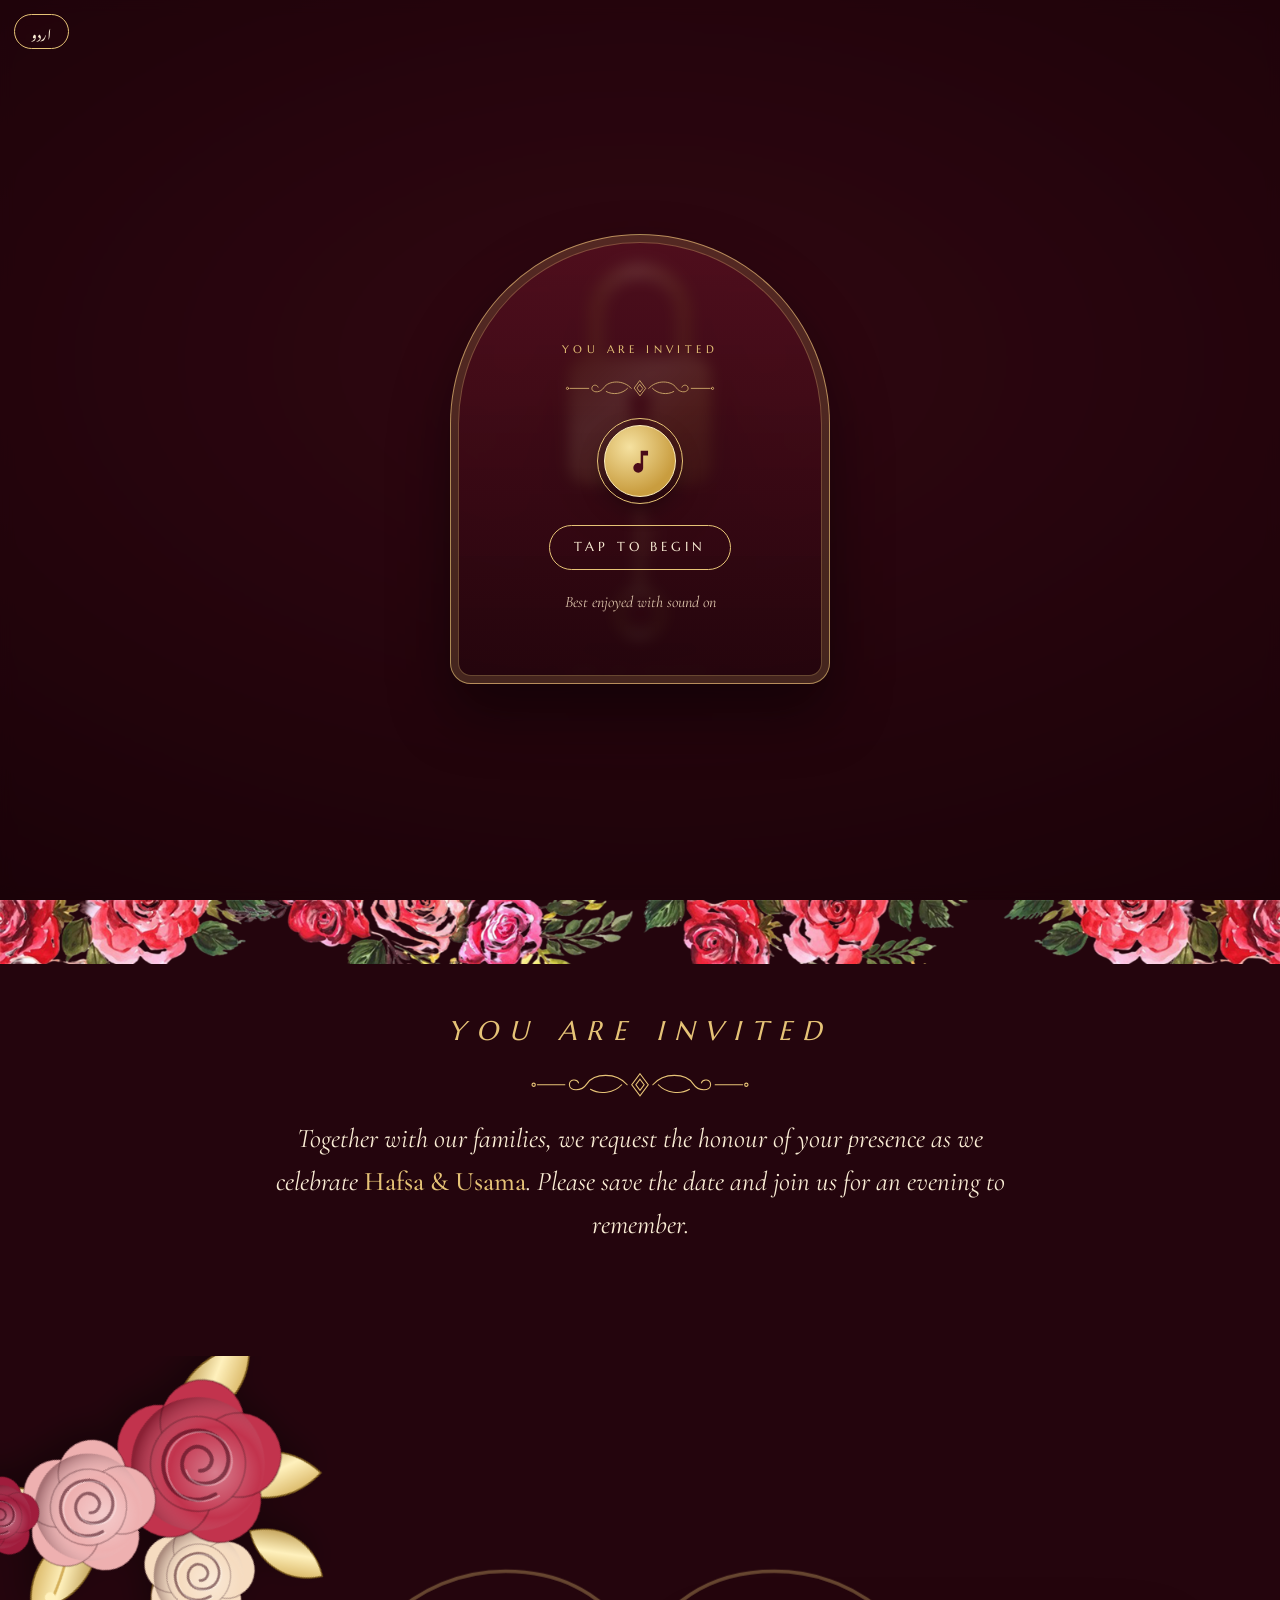
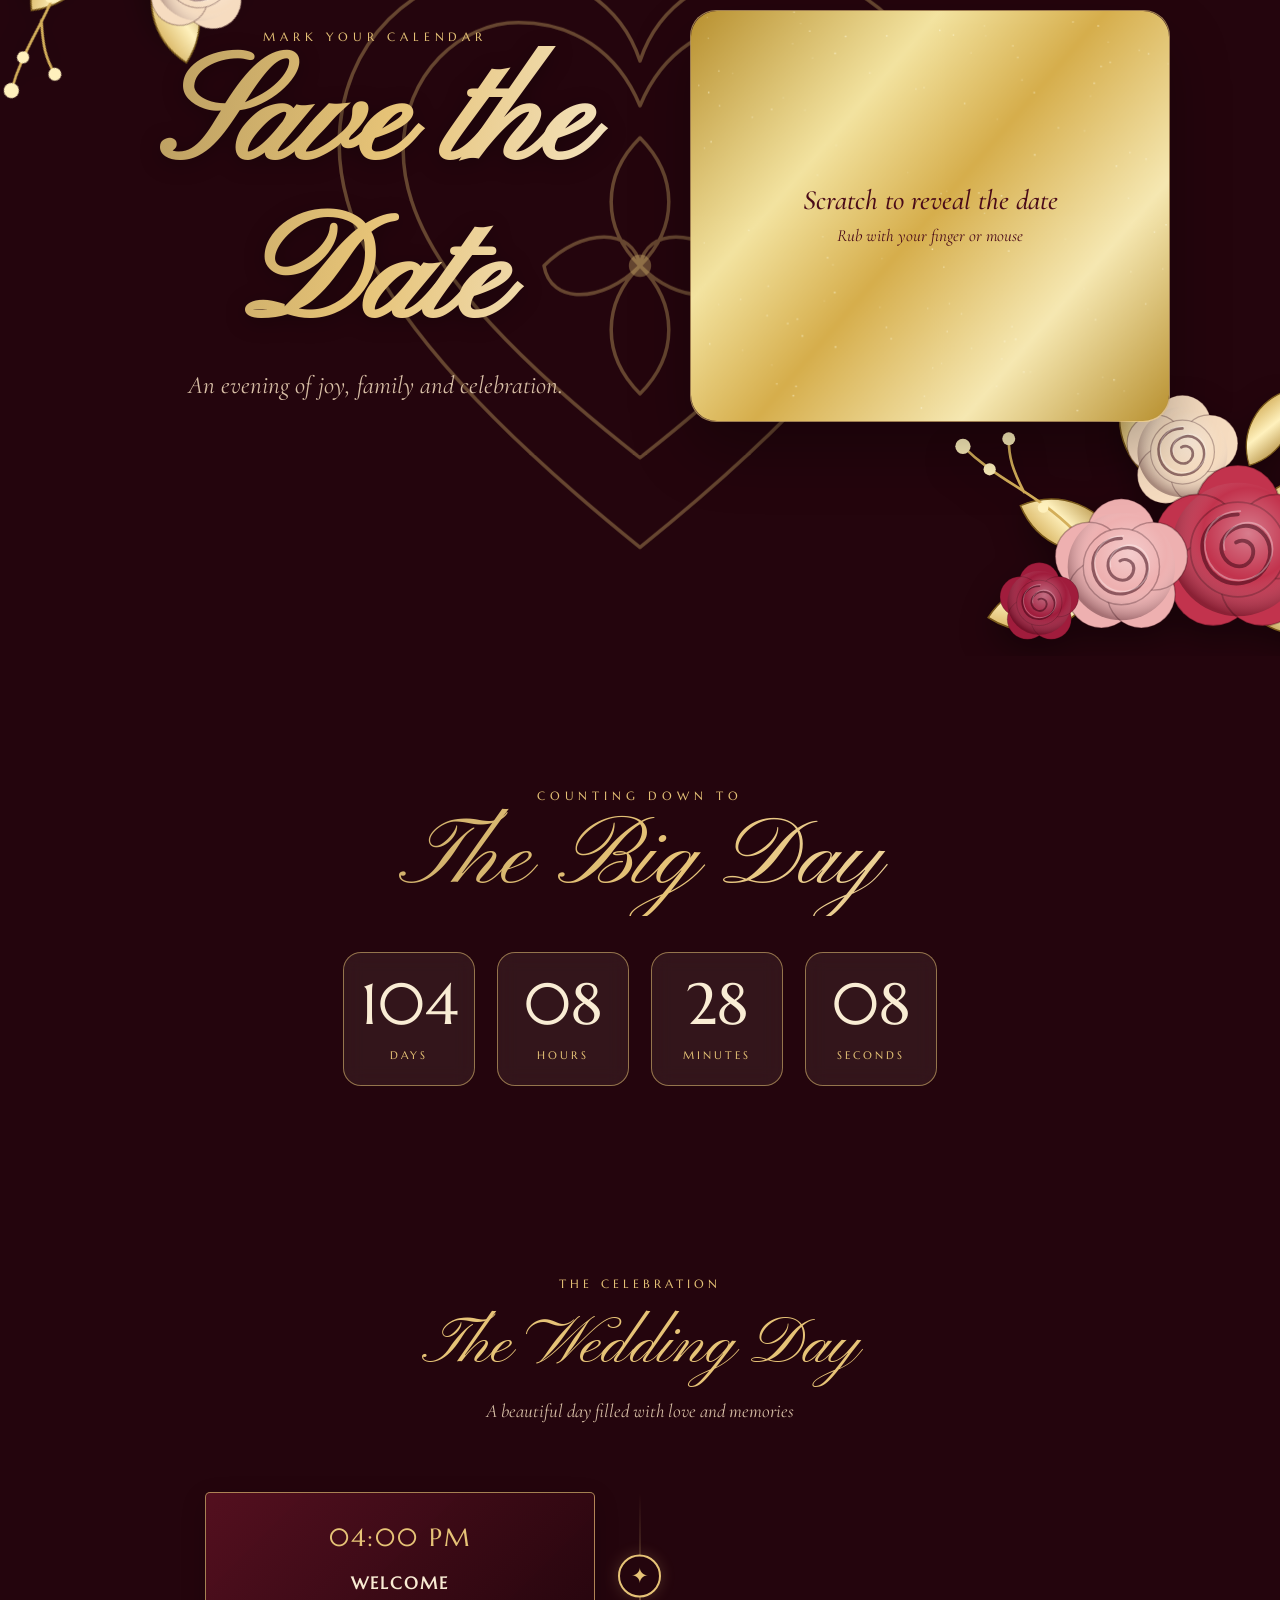
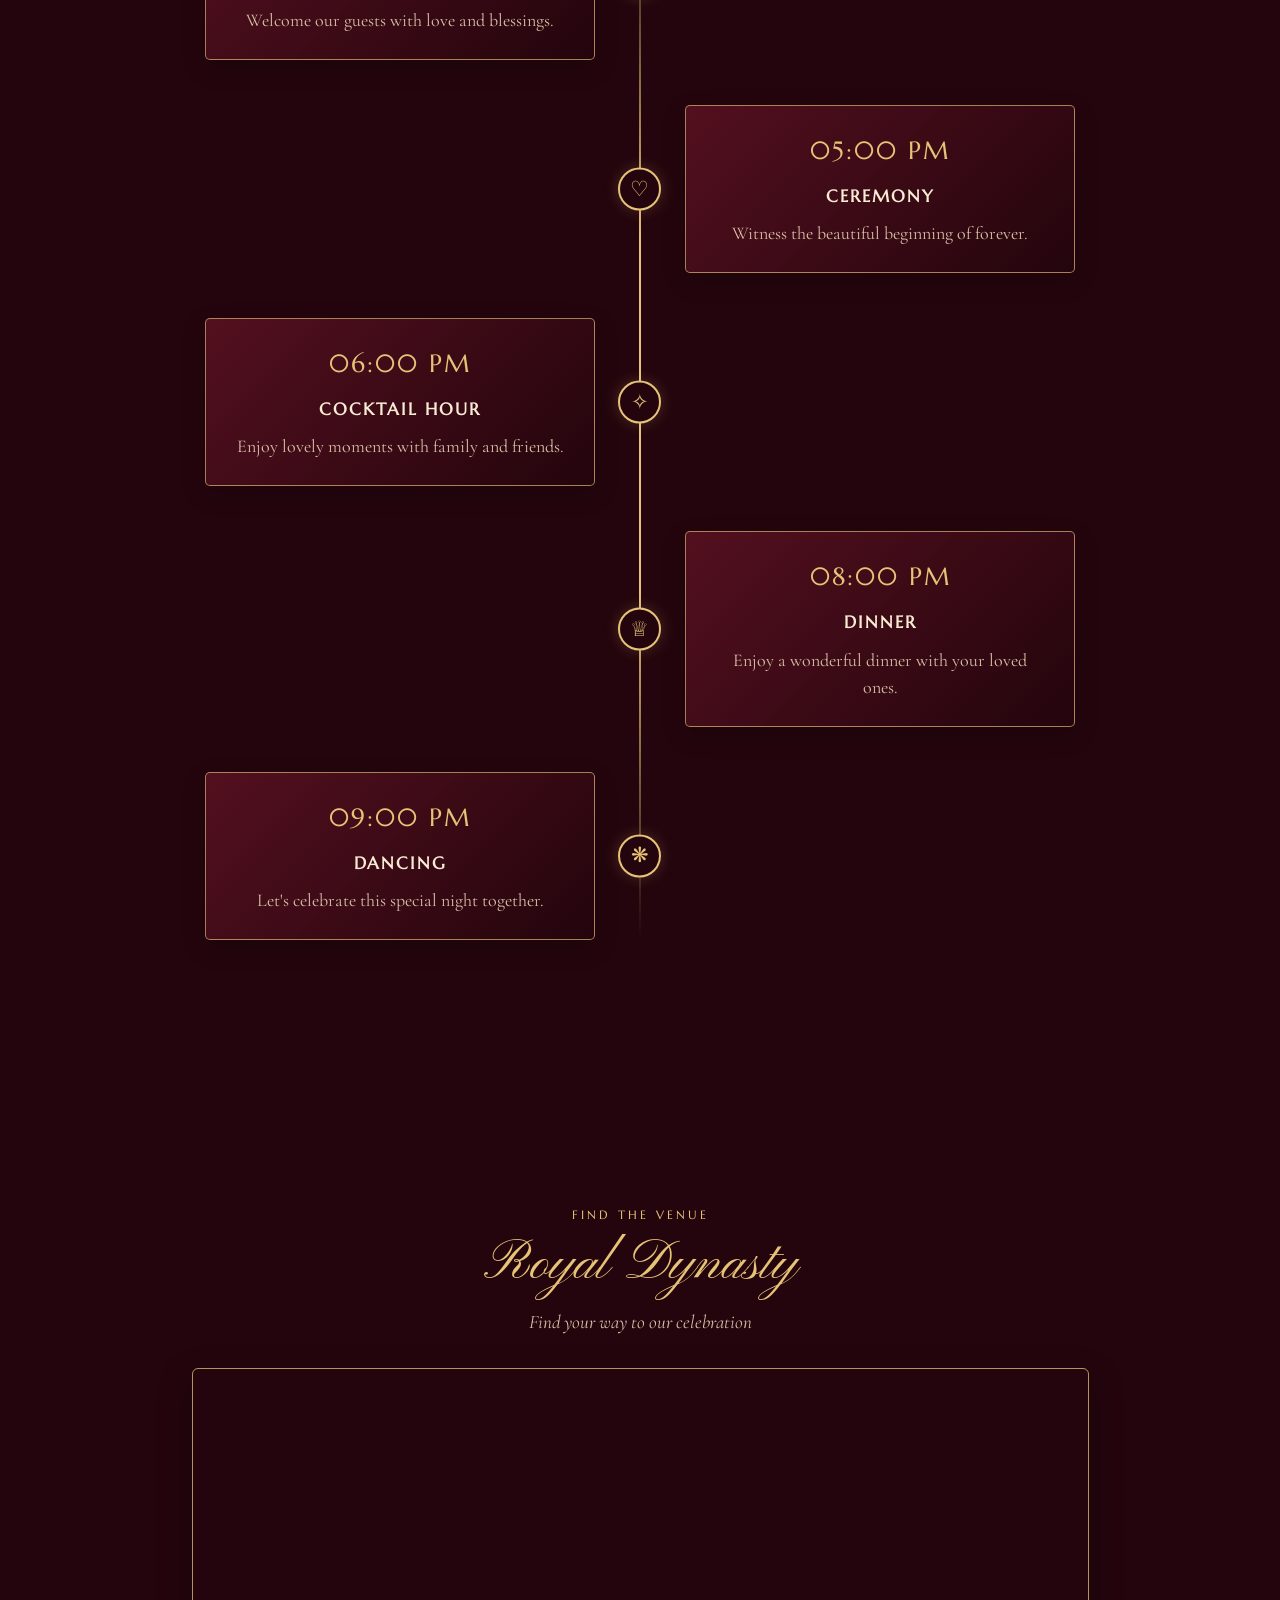
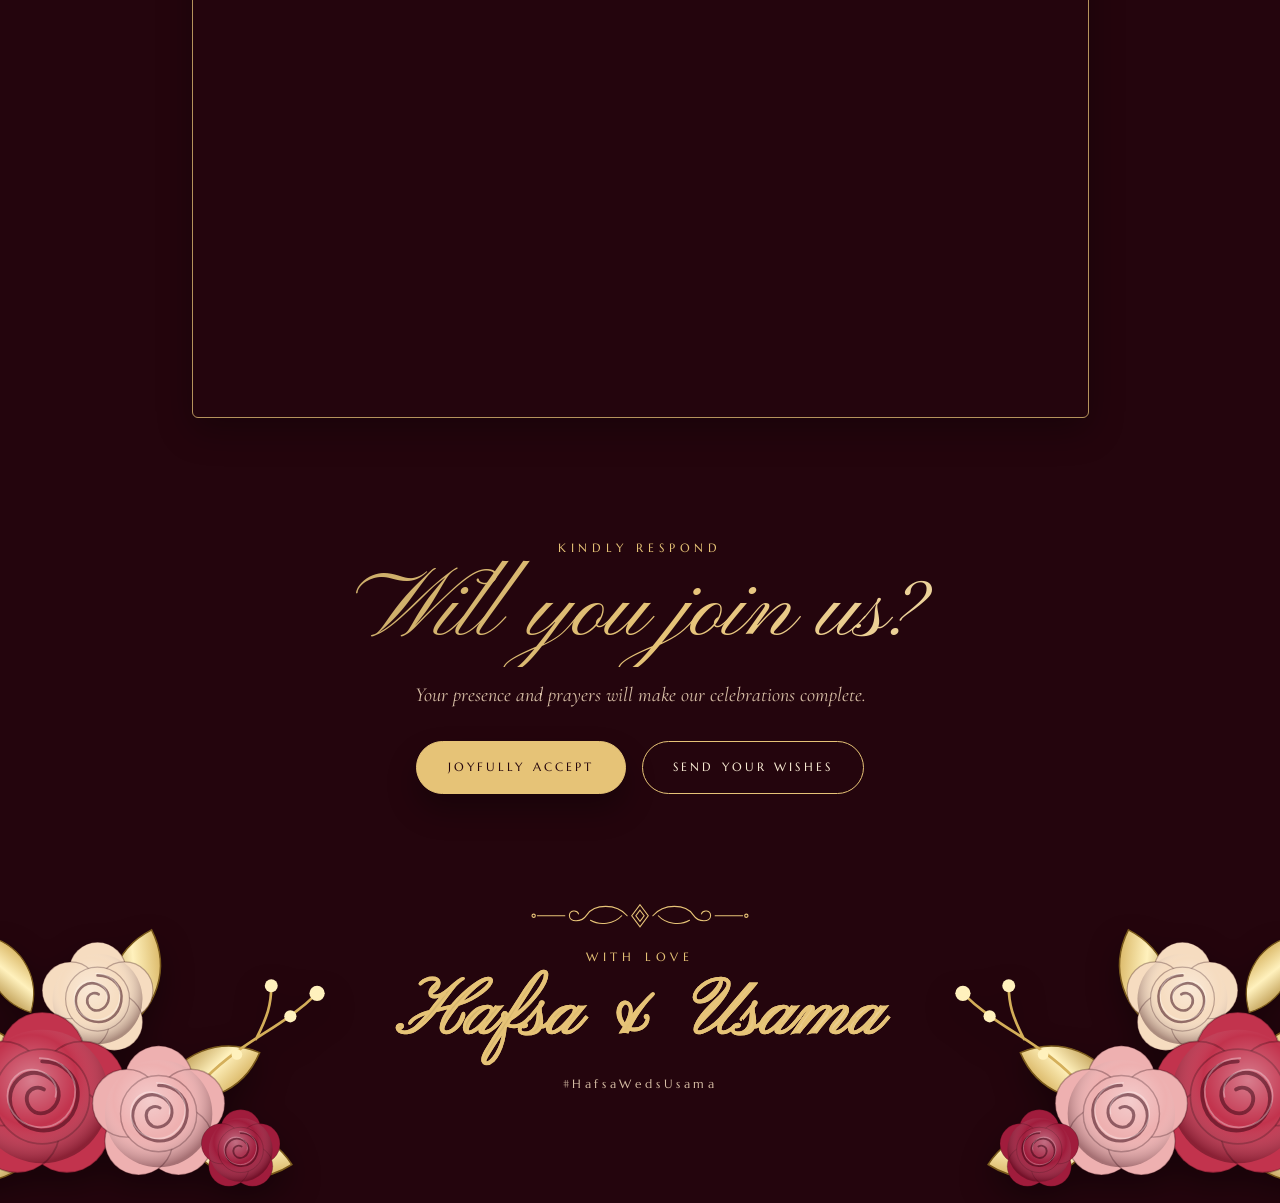
==== commit c5b20e4f: "first commit" ====
--- a/index.html
+++ b/index.html
@@ -164,6 +164,105 @@
         <div><b id="cs">00</b><span data-ur="سیکنڈ">Seconds</span></div>
       </div>
     </div>
+
+
+<!-- ................TimeLine................. -->
+
+<section class="wedding-timeline">
+
+    <div class="timeline-heading">
+        <span data-ur="یہ جشن">THE CELEBRATION</span>
+        <h2 data-ur="شادی کا دن">The Wedding Day</h2>
+        <p data-ur="محبت اور یادوں سے بھرپور خوشگوار دن">A beautiful day filled with love and memories</p>
+    </div>
+
+    <div class="timeline">
+
+        <div class="timeline-item">
+            <div class="timeline-content">
+                <span class="timeline-time" data-ur="دوپہر 04:00 بجے">04:00 PM</span>
+                <h3 data-ur="استقبال">WELCOME</h3>
+                <p data-ur="محبت اور دعاؤں کے ساتھ مہمانوں کا استقبال کریں۔">Welcome our guests with love and blessings.</p>
+            </div>
+            <div class="timeline-marker">✦</div>
+        </div>
+
+        <div class="timeline-item">
+            <div class="timeline-content">
+                <span class="timeline-time" data-ur="شام 05:00 بجے">05:00 PM</span>
+                <h3 data-ur="رسوم">CEREMONY</h3>
+                <p data-ur="ہمیشہ کی خوشیوں کی خوبصورت ابتدا کے ہمراہ ہوں۔">Witness the beautiful beginning of forever.</p>
+            </div>
+            <div class="timeline-marker">♡</div>
+        </div>
+
+        <div class="timeline-item">
+            <div class="timeline-content">
+                <span class="timeline-time" data-ur="شام 06:00 بجے">06:00 PM</span>
+                <h3 data-ur="مشروبات اور گفتگو">COCKTAIL HOUR</h3>
+                <p data-ur="خاندان اور دوستوں کے ساتھ خوشگوار لمحات کا لطف اٹھائیں۔">Enjoy lovely moments with family and friends.</p>
+            </div>
+            <div class="timeline-marker">✧</div>
+        </div>
+
+        <div class="timeline-item">
+            <div class="timeline-content">
+                <span class="timeline-time" data-ur="رات 08:00 بجے">08:00 PM</span>
+                <h3 data-ur="دینر">DINNER</h3>
+                <p data-ur="اپنے عزیزوں کے ساتھ بہترین عشائیے کا لطف اٹھائیں۔">Enjoy a wonderful dinner with your loved ones.</p>
+            </div>
+            <div class="timeline-marker">♕</div>
+        </div>
+
+        <div class="timeline-item">
+            <div class="timeline-content">
+                <span class="timeline-time" data-ur="رات 09:00 بجے">09:00 PM</span>
+                <h3 data-ur="رقص">DANCING</h3>
+                <p data-ur="آئیے مل کر اس خاص رات کا جشن منائیں۔">Let's celebrate this special night together.</p>
+            </div>
+            <div class="timeline-marker">❋</div>
+        </div>
+
+    </div>
+</section>
+
+
+    <!-- Venue Map Section -->
+<section class="venue-map reveal">
+
+    <div class="venue-map-heading">
+        <p class="caps" data-ur="تقریب کا مقام">FIND THE VENUE</p>
+
+        <h2 data-ur="رائل ڈائنسٹی">Royal Dynasty</h2>
+
+        <p data-ur="ہماری خوشیوں کی تقریب تک پہنچنے کے لیے نقشہ دیکھیے">
+            Find your way to our celebration
+        </p>
+    </div>
+
+    <div class="venue-map-frame">
+        <iframe
+            src="https://www.google.com/maps/embed?pb=!1m18!1m12!1m3!1d3325.1840374722897!2d73.10271689999999!3d33.5485944!2m3!1f0!2f0!3f0!3m2!1i1024!2i768!4f13.1!3m3!1m2!1s0x38dfed90548593a5%3A0xdc09eba26ed60a4c!2sRoyal%20Dynasty!5e0!3m2!1sen!2s!4v1795459573896!5m2!1sen!2s"
+            width="100%"
+            height="100%"
+            style="border:0;"
+            allowfullscreen
+            loading="lazy"
+            referrerpolicy="strict-origin-when-cross-origin"
+            title="Royal Dynasty Location">
+        </iframe>
+    </div>
+
+</section>
+
+
+
+
+
+
+
+
+
     <div class="rsvp reveal">
       <p class="caps" data-ur="براہِ کرم جواب دیجیے">Kindly respond</p>
       <h2 class="foil" data-ur="کیا آپ ہمارے ساتھ شامل ہوں گے؟">Will you join us?</h2>
@@ -182,9 +281,19 @@
   </section>
 </main>
 
+
+
+
+
+
+
+
+
+
+
 <button id="music" aria-label="Play or pause music"><svg viewBox="0 0 24 24" fill="currentColor" aria-hidden="true"><path d="M12 3v10.55c-.59-.34-1.27-.55-2-.55-2.21 0-4 1.79-4 4s1.79 4 4 4 4-1.79 4-4V7h4V3h-6z"/></svg></button>
-<audio id="audio" src="music.m4a" preload="auto"></audio>
-<audio id="introAudio" src="music-intro.mp3" loop preload="auto"></audio>
+<audio id="audio" src="ishq-murshid.mp3" preload="auto"></audio>
+<audio id="introAudio" src="ishq-murshid.mp3" loop preload="auto"></audio>
 
 <script>
 (function () {
@@ -457,6 +566,13 @@
   tick();
   setInterval(tick, 1000);
 
+
+
+//  .............................Timeline>>.......................
+
+
+
+
   /* ----- petals, gold dust, and fireworks at the end ----- */
   var canvas = document.getElementById('fx');
   var ctx = canvas.getContext('2d');
--- a/style.css
+++ b/style.css
@@ -1,4 +1,9 @@
 :root { --bg: #24050d; --bg2: #6d1629; --ink: #f9ecd4; --soft: #d8bfa6; --accent: #e6c377; --accent2: #f0a3ae; }
+
+
+
+
+
 
   * { box-sizing: border-box; margin: 0; padding: 0; }
   html { scroll-behavior: smooth; }
@@ -82,7 +87,7 @@
   body.opened .wreath .r, body.opened .wreath .l { scale: 1; }
   .hero-text { position: relative; z-index: 2; transform: translateZ(60px); max-width: calc(var(--w) * .54); }
   .hero .caps { font-size: max(9px, calc(var(--w) * .0135)); letter-spacing: .3em; }
-  .hero h1 { font-family: 'Noto Nastaliq Urdu', cursive; font-weight: 400; font-size: calc(var(--w) * .096); line-height: 1.08; margin: 8px 0; white-space: nowrap; filter: drop-shadow(0 3px 8px rgba(0, 0, 0, .5)); }
+  .hero h1 { font-family: 'Pinyon Script', cursive; font-weight: 2; font-size: calc(var(--w) * .14); line-height: 1.08; margin: 8px 0; white-space: nowrap; filter: drop-shadow(0 3px 8px rgba(0, 0, 0, .5)); }
   .hero h1 span { display: block; padding: 0 6px; margin: 0 -40px; }
   .hero h1 .weds { font-family: 'Marcellus', serif; font-size: clamp(14px, 3.4vw, 20px); letter-spacing: .3em; color: var(--accent2); -webkit-text-fill-color: currentColor; margin: 8px 0; }
   .hero .sub { font-style: italic; color: var(--soft); font-size: max(15px, calc(var(--w) * .026)); }
@@ -291,3 +296,357 @@
     .chapter .spray.tl, .chapter .spray.tr { top: 10px; }
     .chapter { padding-top: 130px; }
   }
+
+
+
+
+
+
+/* ================= WEDDING TIMELINE ================= */
+
+.wedding-timeline {
+    width: 100%;
+    max-width: 1000px;
+    margin: 70px auto;
+    padding: 50px 25px;
+    background: transparent !important;
+    border: none !important;
+    box-shadow: none !important;
+    box-sizing: border-box;
+}
+
+/* Heading */
+
+.timeline-heading {
+    text-align: center;
+    margin-bottom: 65px;
+}
+
+.timeline-heading span {
+    font-family: 'Marcellus', serif;
+    color: var(--accent);
+    font-size: 12px;
+    letter-spacing: 4px;
+}
+
+.timeline-heading h2 {
+    font-family: 'Pinyon Script', cursive;
+    font-size: clamp(45px, 6vw, 65px);
+    font-weight: 400;
+    color: var(--accent);
+    margin: 12px 0;
+}
+
+.timeline-heading p {
+    font-family: 'Cormorant Garamond', serif;
+    color: var(--soft);
+    font-size: 19px;
+    font-style: italic;
+}
+
+/* Timeline */
+
+.timeline {
+    position: relative;
+    width: 100%;
+}
+
+/* Center golden line */
+
+.timeline::before {
+    content: "";
+    position: absolute;
+    width: 2px;
+    background: linear-gradient(
+        to bottom,
+        transparent,
+        var(--accent),
+        var(--accent),
+        transparent
+    );
+    top: 0;
+    bottom: 0;
+    left: 50%;
+    transform: translateX(-50%);
+}
+
+/* Timeline items */
+
+.timeline-item {
+    width: 50%;
+    position: relative;
+    display: flex;
+    align-items: center;
+    margin-bottom: 45px;
+    box-sizing: border-box;
+}
+
+.timeline-item:nth-child(odd) {
+    justify-content: flex-end;
+    padding-right: 45px;
+}
+
+.timeline-item:nth-child(even) {
+    margin-left: 50%;
+    padding-left: 45px;
+}
+
+/* Event panels */
+
+.timeline-content {
+    width: 100%;
+    max-width: 390px;
+    padding: 25px 28px;
+    text-align: center;
+    background: linear-gradient(
+        135deg,
+        rgba(109, 22, 41, 0.65),
+        rgba(36, 5, 13, 0.75)
+    );
+    border: 1px solid rgba(230, 195, 119, 0.65);
+    border-radius: 5px;
+    box-shadow: 0 8px 25px rgba(0, 0, 0, 0.18);
+    box-sizing: border-box;
+}
+
+/* Time */
+
+.timeline-time {
+    display: block;
+    color: var(--accent);
+    font-family: 'Marcellus', serif;
+    font-size: 25px;
+    letter-spacing: 2px;
+    margin-bottom: 12px;
+}
+
+/* Event title */
+
+.timeline-content h3 {
+    font-family: 'Marcellus', serif;
+    color: var(--ink);
+    font-size: 17px;
+    letter-spacing: 2px;
+    margin: 0 0 10px;
+}
+
+/* Description */
+
+.timeline-content p {
+    font-family: 'Cormorant Garamond', serif;
+    color: var(--soft);
+    font-size: 18px;
+    line-height: 1.5;
+    margin: 0;
+}
+
+/* Center markers */
+
+.timeline-marker {
+    position: absolute;
+    width: 43px;
+    height: 43px;
+    border-radius: 50%;
+    background: var(--bg);
+    border: 2px solid var(--accent);
+    color: var(--accent);
+    display: flex;
+    align-items: center;
+    justify-content: center;
+    font-size: 21px;
+    z-index: 2;
+    box-shadow: 0 0 15px rgba(230, 195, 119, 0.2);
+    top: 50%;
+    transform: translateY(-50%);
+}
+
+.timeline-item:nth-child(odd) .timeline-marker {
+    right: -21px;
+}
+
+.timeline-item:nth-child(even) .timeline-marker {
+    left: -22px;
+}
+
+/* Hover effect */
+
+.timeline-content {
+    transition: transform 0.3s ease, border-color 0.3s ease;
+}
+
+.timeline-content:hover {
+    transform: translateY(-5px);
+    border-color: var(--accent);
+}
+
+/* ================= MOBILE ================= */
+
+@media (max-width: 650px) {
+
+    .wedding-timeline {
+        padding: 35px 12px;
+        margin: 35px auto;
+    }
+
+    .timeline-heading {
+        margin-bottom: 45px;
+    }
+
+    .timeline {
+        padding-left: 42px;
+    }
+
+    .timeline::before {
+        left: 15px;
+    }
+
+    .timeline-item,
+    .timeline-item:nth-child(even),
+    .timeline-item:nth-child(odd) {
+        width: 100%;
+        margin-left: 0;
+        padding: 0 0 0 20px;
+        justify-content: flex-start;
+        margin-bottom: 28px;
+    }
+
+    .timeline-marker,
+    .timeline-item:nth-child(odd) .timeline-marker,
+    .timeline-item:nth-child(even) .timeline-marker {
+        left: -42px;
+        right: auto;
+        width: 34px;
+        height: 34px;
+        font-size: 17px;
+    }
+
+    .timeline-content {
+        max-width: 100%;
+        padding: 20px 15px;
+    }
+
+    .timeline-time {
+        font-size: 21px;
+    }
+
+    .timeline-content h3 {
+        font-size: 15px;
+    }
+
+    .timeline-content p {
+        font-size: 16px;
+    }
+}
+
+/* Urdu language */
+
+.ur .timeline-heading,
+.ur .timeline-content {
+    letter-spacing: 0;
+}
+
+html.ur .timeline-heading span,
+html.ur .timeline-heading h2,
+html.ur .timeline-heading p,
+html.ur .timeline-time,
+html.ur .timeline-content h3,
+html.ur .timeline-content p {
+    font-family: 'Noto Nastaliq Urdu', 'Jameel Noori Nastaleeq', 'Urdu Typesetting', serif;
+    letter-spacing: 0;
+}
+
+html.ur .timeline-heading h2 {
+    font-weight: 700;
+    line-height: 1.5;
+}
+
+html.ur .timeline-heading p,
+html.ur .timeline-content p {
+    font-style: normal;
+    line-height: 1.9;
+}
+
+html.ur .timeline-time,
+html.ur .timeline-content h3 {
+    direction: rtl;
+}
+
+
+/* Venue Map - Centered Design */
+
+.venue-map {
+    width: 100%;
+    max-width: 1400px;
+    margin: 65px auto;
+    padding: 35px 20px;
+    box-sizing: border-box;
+    background: transparent !important;
+    border: none !important;
+    box-shadow: none !important;
+}
+
+/* Map Heading */
+
+.venue-map-heading {
+    text-align: center;
+    margin-bottom: 30px;
+}
+
+.venue-map-heading .caps {
+    font-family: 'Marcellus', serif;
+    color: var(--accent);
+    letter-spacing: 3px;
+    font-size: 12px;
+}
+
+.venue-map-heading h2 {
+    font-family: 'Pinyon Script', cursive;
+    color: var(--accent);
+    font-size: 55px;
+    font-weight: 400;
+    margin: 10px 0;
+}
+
+.venue-map-heading p:last-child {
+    font-family: 'Cormorant Garamond', serif;
+    color: var(--soft);
+    font-size: 19px;
+    font-style: italic;
+}
+
+/* Map Frame */
+
+.venue-map-frame {
+    width: 75%;
+    height: 650px;
+    margin: 0 auto;
+    overflow: hidden;
+    border: 1px solid rgba(230, 195, 119, 0.75);
+    border-radius: 6px;
+    box-shadow: 0 12px 35px rgba(0, 0, 0, 0.3);
+}
+
+.venue-map-frame iframe {
+    width: 100%;
+    height: 100%;
+    display: block;
+    border: 0;
+}
+
+/* Mobile Responsive */
+
+@media (max-width: 600px) {
+    .venue-map {
+        padding: 25px 10px;
+        margin: 35px auto;
+    }
+
+    .venue-map-frame {
+        width: 95%;
+        height: 480px;
+    }
+
+    .venue-map-heading h2 {
+        font-size: 43px;
+    }
+}
